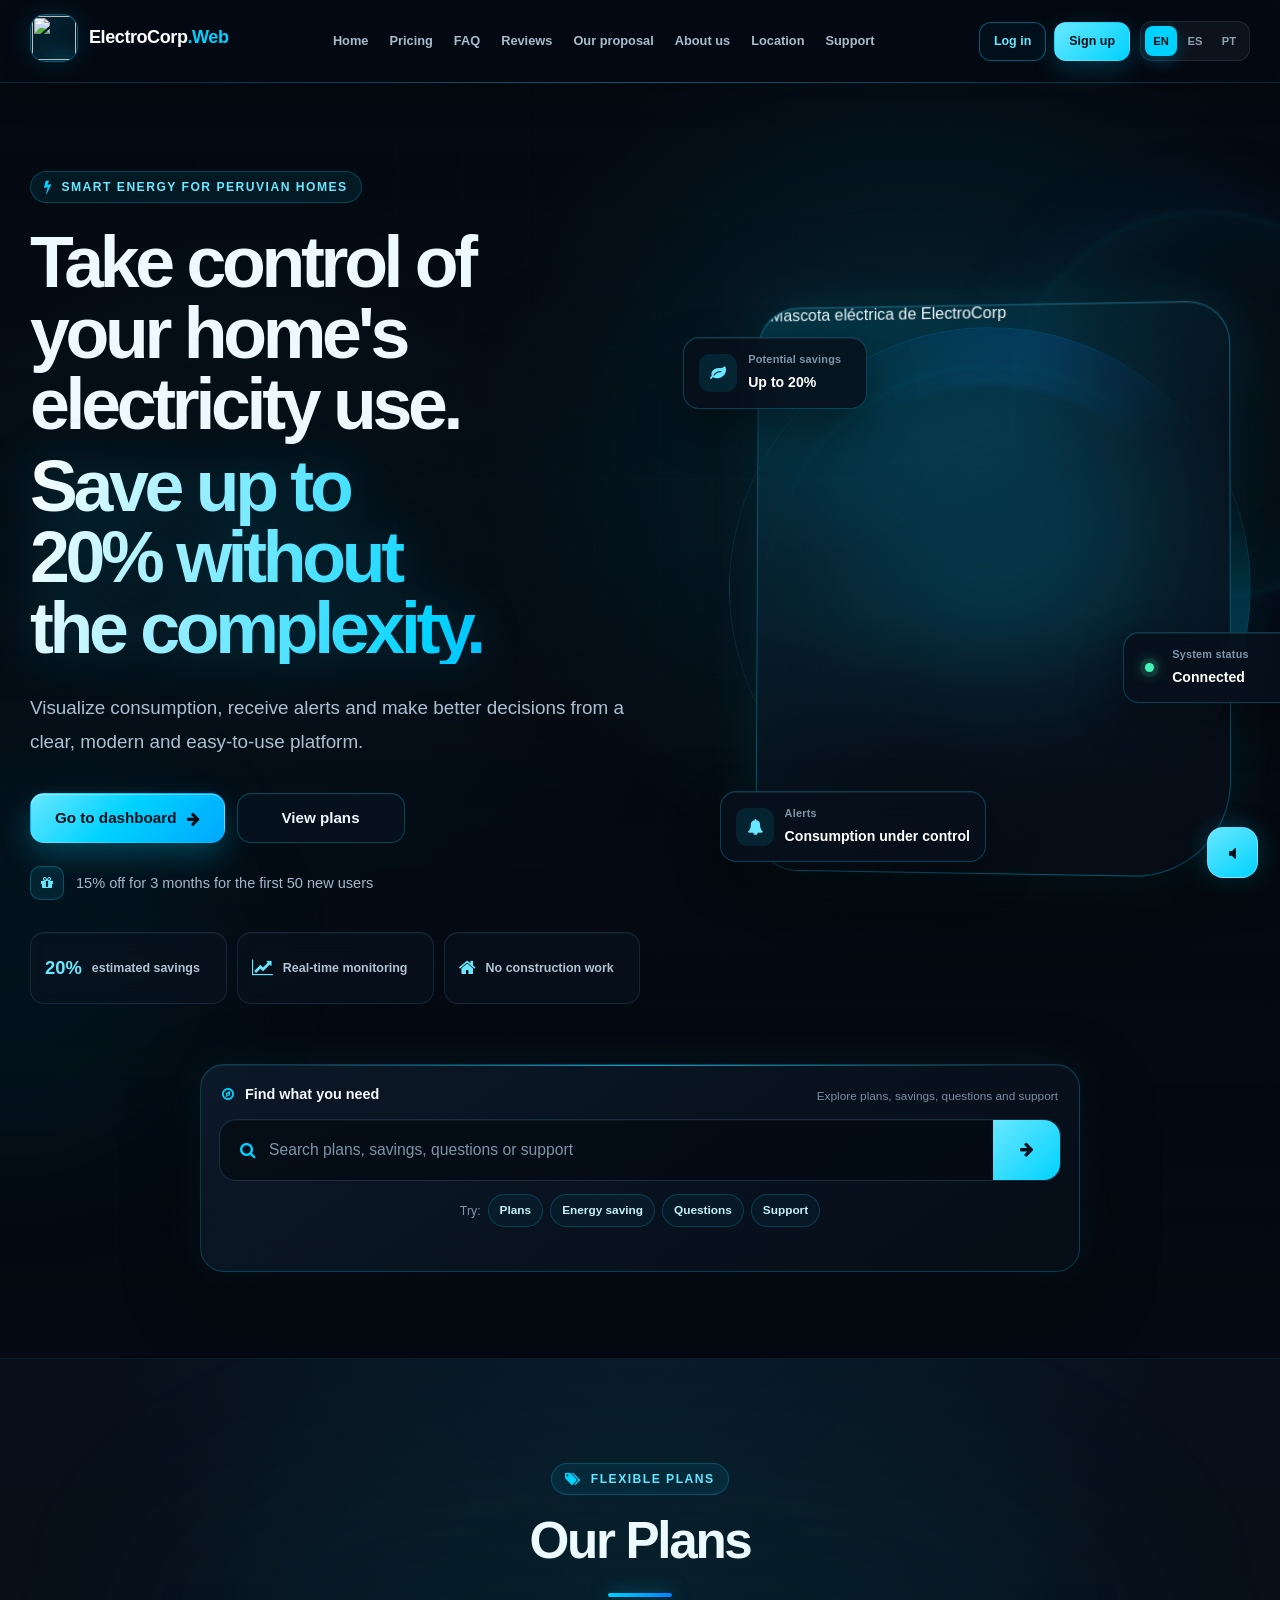
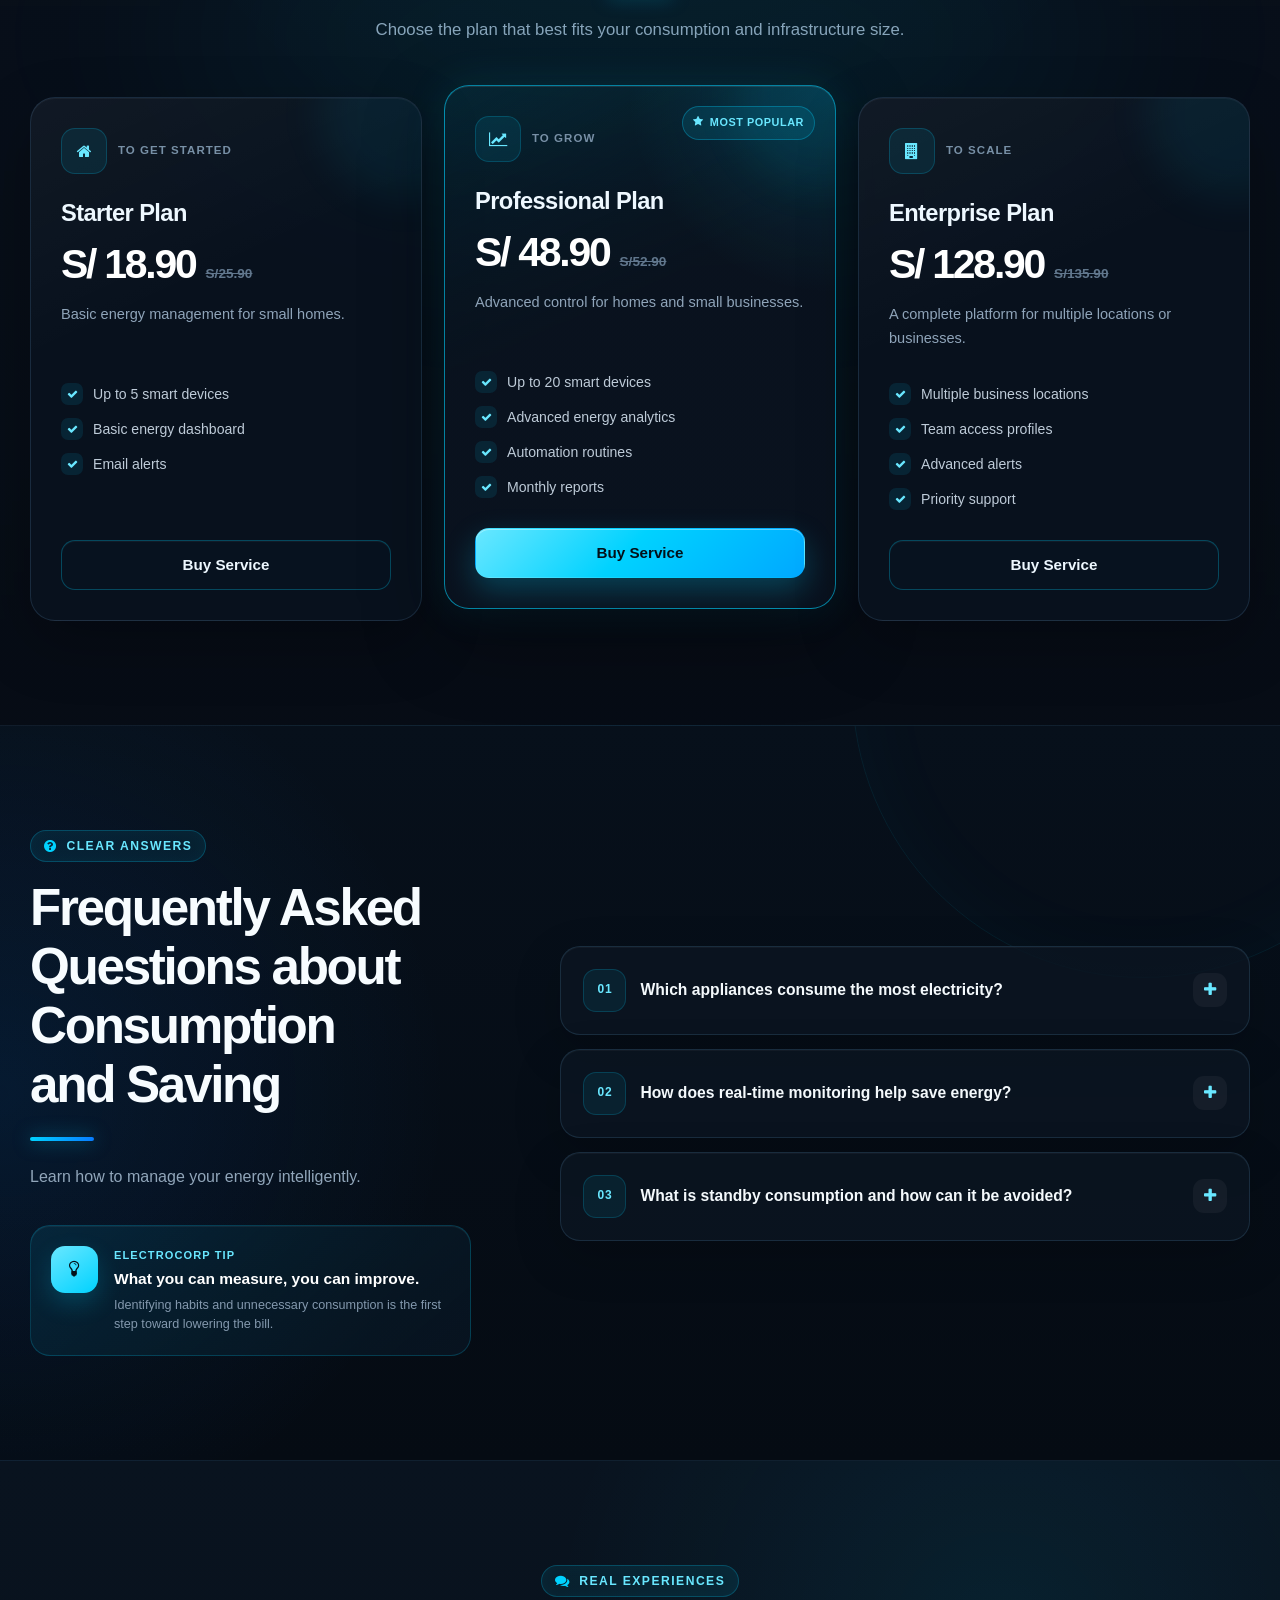
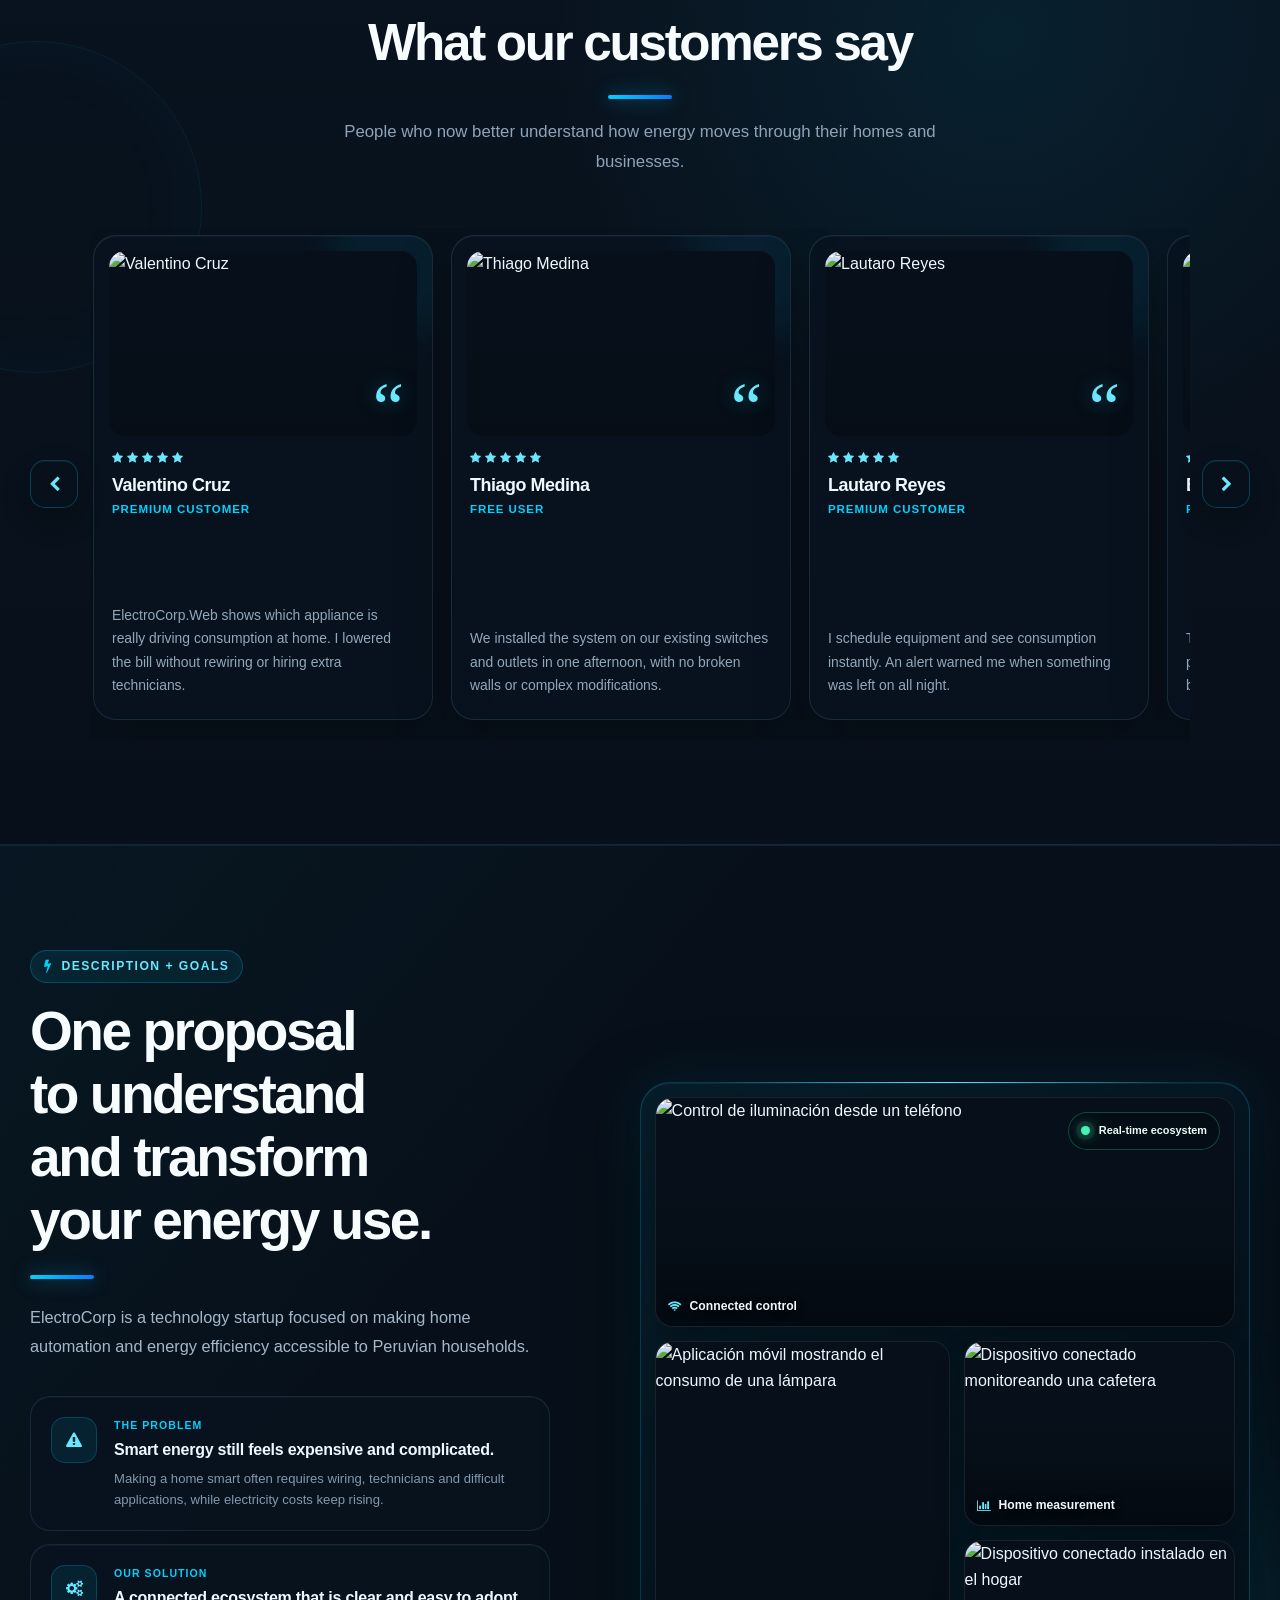
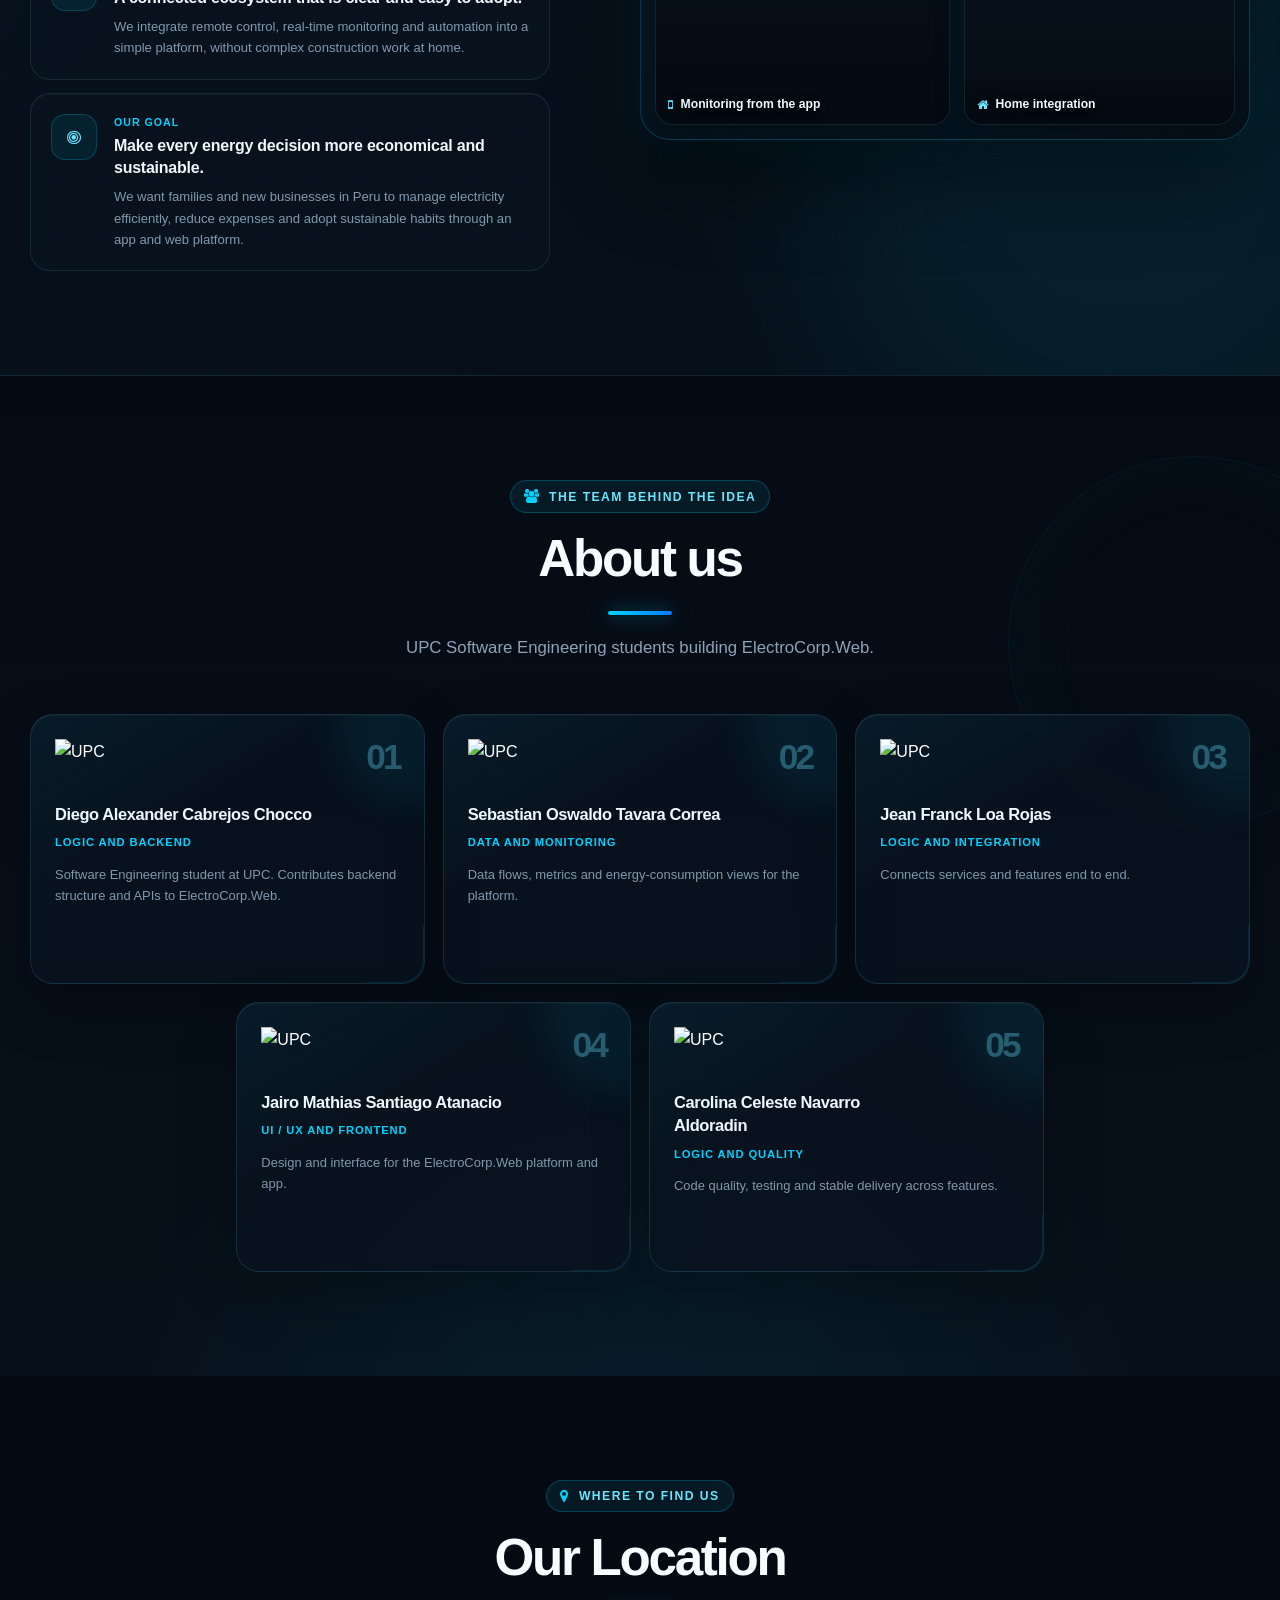
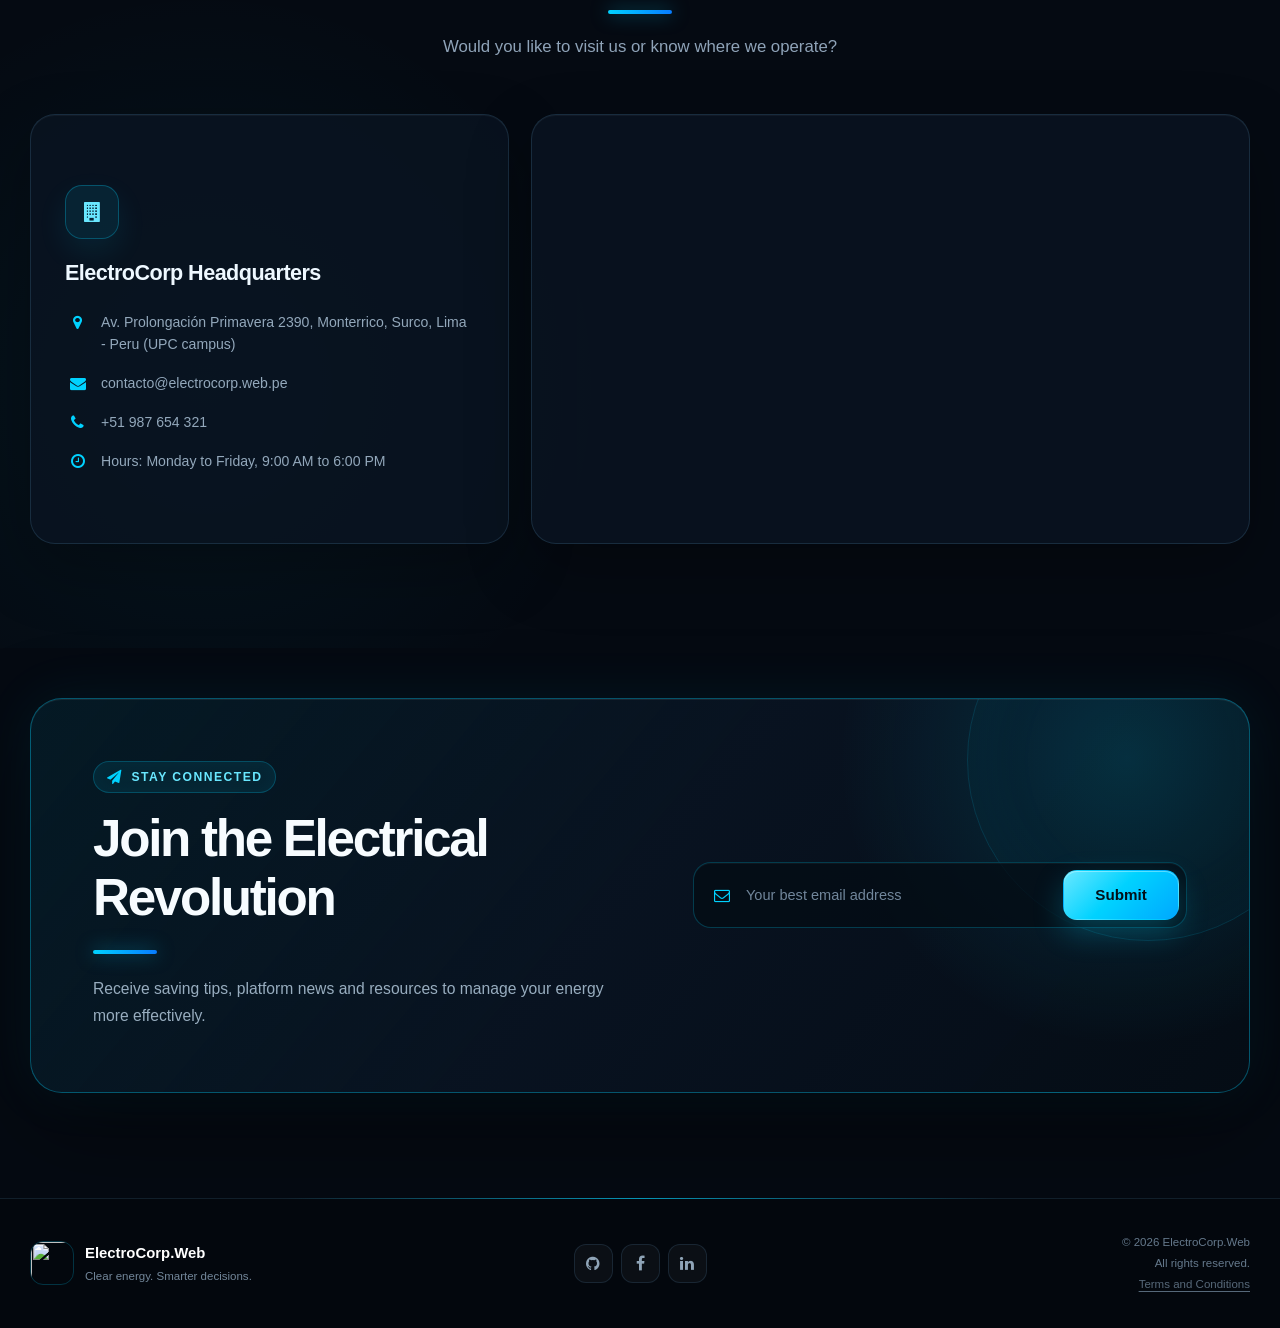
==== index.html @ 211d5b1c "Merge origin/main into main" ====
<!DOCTYPE html>
<html lang="en">
<head>
    <meta charset="UTF-8">
    <meta name="viewport" content="width=device-width, initial-scale=1.0">
    <meta name="description" content="Domotics made accessible for Peruvian homes. Control your appliances and save on your electricity bill with our plug-and-play smart plugs.">
    <meta name="keywords" content="energy saving, home automation Peru, smart plugs, IoT home, electrical efficiency, ElectroCorp">
    <meta name="author" content="ElectroCorp Team">
    <meta name="copyright" content="© ElectroCorp.Web, 2026">
    <meta property="og:type" content="website">
    <meta property="og:title" content="ElectroCorp | Smart Energy Management">
    <meta property="og:description" content="Domotics made accessible for Peruvian homes. Control your appliances and save on your electricity bill with our plug-and-play smart plugs.">
    <meta property="og:image" content="img/logo.png">
    <meta property="og:url" content="https://upc-pre-202610-1asi0729-11896-ecorp.github.io/electrocorp-website/">
    <meta name="twitter:card" content="summary_large_image">
    <meta name="twitter:title" content="ElectroCorp | Smart Energy Management">
    <meta name="twitter:description" content="Domotics made accessible for Peruvian homes. Control your appliances and save on your electricity bill.">
    <meta name="twitter:image" content="img/logo.png">
    <title>ElectroCorp | Smart Energy Management</title>
    <link rel="stylesheet" href="https://cdnjs.cloudflare.com/ajax/libs/font-awesome/4.7.0/css/font-awesome.min.css">
    <link rel="stylesheet" href="css/styles.css">
</head>
<body>
<div id="contenido-web">
    <header class="site-header">
        <div class="header-shell">
            <div class="header-brand">
                <a href="#hero" class="header-brand-link" aria-label="ElectroCorp.Web - Inicio">
          <span class="header-logo-wrap">
            <img src="img/logo.png" alt="" class="header-site-logo" width="44" height="44">
          </span>
                    <span class="brand-copy">
            <strong>ElectroCorp</strong><small>.Web</small>
          </span>
                </a>
            </div>

            <nav class="header-nav" aria-label="Navegación principal">
                <ul class="header-nav-list">
                    <li><a href="#hero" class="header-nav-link" data-i18n="nav_home">Inicio</a></li>
                    <li><a href="#service" class="header-nav-link" data-i18n="nav_plans">Planes</a></li>
                    <li><a href="#que_frequents" class="header-nav-link" data-i18n="nav_que_frequents">Preguntas</a></li>
                    <li><a href="#reviews" class="header-nav-link" data-i18n="nav_reviews">Testimonios</a></li>
                    <li><a href="#description" class="header-nav-link" data-i18n="nav_proposal">Propuesta</a></li>
                    <li><a href="#about" class="header-nav-link" data-i18n="nav_about">Nosotros</a></li>
                    <li><a href="#direction" class="header-nav-link" data-i18n="nav_direction">Dirección</a></li>
                    <li><a href="#contact" class="header-nav-link" data-i18n="nav_support">Soporte</a></li>
                </ul>
            </nav>

            <div class="header-actions">
                <a href="https://electrocorp-webapp.onrender.com" class="header-btn header-btn-outline" data-i18n="nav_login">Iniciar sesión</a>
                <a href="https://electrocorp-webapp.onrender.com" class="header-btn header-btn-primary" data-i18n="nav_register">Registrarse</a>
                <div class="lang-selector" aria-label="Selector de idioma">
                    <button type="button" onclick="setLanguage('en')" class="lang-btn" id="btn-lang-en">EN</button>
                    <button type="button" onclick="setLanguage('es')" class="lang-btn active" id="btn-lang-es">ES</button>
                    <button type="button" onclick="setLanguage('pt')" class="lang-btn" id="btn-lang-pt">PT</button>
                </div>
            </div>
        </div>
    </header>

    <main>
        <section id="hero" class="hero search-target">
            <div class="hero-background" style="background-image: url('img/FondoPantalla2.png');" aria-hidden="true"></div>
            <div class="hero-grid-pattern" aria-hidden="true"></div>
            <div class="hero-orb hero-orb--one" aria-hidden="true"></div>
            <div class="hero-orb hero-orb--two" aria-hidden="true"></div>

            <div class="hero-shell">
                <div class="hero-main">
                    <div class="hero-copy" data-reveal>
            <span class="section-kicker hero-kicker">
              <i class="fa fa-bolt" aria-hidden="true"></i>
              <span data-i18n="hero_eyebrow">Energía inteligente para hogares peruanos</span>
            </span>

                        <h1>
                            <span data-i18n="hero_title">Domina el consumo eléctrico de tu hogar.</span>
                            <span class="hero-title-accent" data-i18n="hero_title2">Ahorra hasta un 20% sin complicaciones.</span>
                        </h1>

                        <p class="hero-lead" data-i18n="hero_lead">
                            Visualiza tu consumo, recibe alertas y toma mejores decisiones desde una plataforma clara, moderna y fácil de usar.
                        </p>

                        <div class="hero-actions">
                            <a href="https://electrocorp-webapp.onrender.com" class="btn btn-primary hero-dashboard-btn">
                                <span data-i18n="hero_dashboard">Ir al dashboard</span>
                                <i class="fa fa-arrow-right" aria-hidden="true"></i>
                            </a>
                            <a href="#service" class="btn btn-secondary hero-plans-btn">
                                <span data-i18n="hero_view_plans">Ver planes</span>
                            </a>
                        </div>

                        <div class="hero-offer">
                            <span class="hero-offer-icon"><i class="fa fa-gift" aria-hidden="true"></i></span>
                            <span data-i18n="hero_subtitle">15% de descuento por 3 meses para los primeros 50 nuevos usuarios</span>
                        </div>

                        <div class="hero-stats" aria-label="Beneficios principales">
                            <article class="hero-stat">
                                <strong>20%</strong>
                                <span data-i18n="hero_stat_saving">de ahorro estimado</span>
                            </article>
                            <article class="hero-stat">
                                <i class="fa fa-line-chart" aria-hidden="true"></i>
                                <span data-i18n="hero_stat_realtime">Monitoreo en tiempo real</span>
                            </article>
                            <article class="hero-stat">
                                <i class="fa fa-home" aria-hidden="true"></i>
                                <span data-i18n="hero_stat_simple">Instalación sin obras</span>
                            </article>
                        </div>
                    </div>

                    <div class="hero-visual" data-reveal style="--reveal-delay: 140ms;">
                        <div class="hero-visual-frame">
                            <div class="hero-visual-halo" aria-hidden="true"></div>
                            <img src="img/superlogo.png" alt="Mascota eléctrica de ElectroCorp" class="hero-character">
                            <div class="hero-scan" aria-hidden="true"></div>
                        </div>

                        <div class="floating-card floating-card--saving">
                            <span class="floating-icon"><i class="fa fa-leaf" aria-hidden="true"></i></span>
                            <div>
                                <small data-i18n="hero_float_saving_label">Ahorro potencial</small>
                                <strong data-i18n="hero_float_saving_value">Hasta 20%</strong>
                            </div>
                        </div>

                        <div class="floating-card floating-card--status">
                            <span class="status-dot" aria-hidden="true"></span>
                            <div>
                                <small data-i18n="hero_float_status_label">Estado del sistema</small>
                                <strong data-i18n="hero_float_status_value">Conectado</strong>
                            </div>
                        </div>

                        <div class="floating-card floating-card--alert">
                            <span class="floating-icon"><i class="fa fa-bell" aria-hidden="true"></i></span>
                            <div>
                                <small data-i18n="hero_float_alert_label">Alertas</small>
                                <strong data-i18n="hero_float_alert_value">Consumo bajo control</strong>
                            </div>
                        </div>
                    </div>
                </div>

                <div class="site-search" data-search-ignore role="search" data-i18n-aria="search_region_label" aria-label="Buscador del sitio ElectroCorp" data-reveal style="--reveal-delay: 220ms;">
                    <div class="search-heading">
                        <span><i class="fa fa-compass" aria-hidden="true"></i> <span data-i18n="search_heading">Encuentra lo que necesitas</span></span>
                        <small data-i18n="search_heading_hint">Explora planes, ahorro, preguntas y soporte</small>
                    </div>

                    <label class="sr-only" for="searchInput" data-i18n="search_label">Buscar en el sitio de ElectroCorp</label>

                    <div class="search-container" id="searchContainer">
                        <i class="fa fa-search search-leading-icon" aria-hidden="true"></i>
                        <input
                                type="search"
                                id="searchInput"
                                placeholder="Busca planes, ahorro, preguntas o soporte"
                                data-i18n-placeholder="search_placeholder"
                                autocomplete="off"
                                spellcheck="false"
                                aria-autocomplete="list"
                                aria-controls="searchResults"
                                aria-expanded="false"
                                aria-describedby="searchHint searchStatus"
                        >
                        <button
                                type="button"
                                id="btn-clear-search"
                                class="search-clear-button"
                                data-i18n-aria="search_clear"
                                aria-label="Limpiar búsqueda"
                                hidden
                        >
                            <i class="fa fa-times" aria-hidden="true"></i>
                        </button>
                        <button
                                type="button"
                                id="btn-buscar"
                                class="search-submit-button"
                                data-i18n-aria="search_button"
                                aria-label="Buscar"
                        >
                            <i class="fa fa-arrow-right" aria-hidden="true"></i>
                        </button>
                    </div>

                    <div id="searchResults" class="search-results" role="listbox" data-i18n-aria="search_results_label" aria-label="Resultados de búsqueda" hidden></div>

                    <div class="search-helper" id="searchHint">
                        <span data-i18n="search_try">Prueba:</span>
                        <button type="button" class="search-chip" data-i18n="search_chip_plans">Planes</button>
                        <button type="button" class="search-chip" data-i18n="search_chip_saving">Ahorro de energía</button>
                        <button type="button" class="search-chip" data-i18n="search_chip_questions">Preguntas</button>
                        <button type="button" class="search-chip" data-i18n="search_chip_support">Soporte</button>
                    </div>

                    <p id="searchStatus" class="search-status" aria-live="polite" aria-atomic="true"></p>
                </div>
            </div>
        </section>

        <section id="service" class="service-section section-surface search-target">
            <div class="section-shell">
                <header class="section-heading" data-reveal>
                    <span class="section-kicker"><i class="fa fa-tags" aria-hidden="true"></i><span data-i18n="plans_kicker">Planes flexibles</span></span>
                    <h2 class="title" data-i18n="plans_title">Nuestros Planes</h2>
                    <p data-i18n="plans_subtitle">Elige el plan que mejor se adapte a tu consumo y tamaño de infraestructura.</p>
                </header>

                <div class="service-grid">
                    <article class="service-card search-target" id="plan-starter" data-reveal>
                        <div class="plan-topline">
                            <span class="plan-icon"><i class="fa fa-home" aria-hidden="true"></i></span>
                            <span class="plan-type" data-i18n="plan_starter_type">Para comenzar</span>
                        </div>
                        <h3 data-i18n="plan_starter_name">Plan Inicial</h3>
                        <h4 class="plan-price" data-i18n="normal_plan_price">S/ 18.90 <span><s>S/25.90</s></span></h4>
                        <p data-i18n="normal_plan_desc">Gestión básica de energía para hogares pequeños.</p>
                        <ul>
                            <li data-i18n="normal_plan_li1"><i class="fa fa-check"></i> Hasta 5 dispositivos inteligentes</li>
                            <li data-i18n="normal_plan_li2"><i class="fa fa-check"></i> Panel de energía básico</li>
                            <li data-i18n="normal_plan_li3"><i class="fa fa-check"></i> Alertas por correo electrónico</li>
                        </ul>
                        <a href="https://electrocorp-webapp.onrender.com" class="btn btn-secondary plan-btn" data-i18n="btn_start">Comprar Servicio</a>
                    </article>

                    <article class="service-card service-card--featured search-target" id="plan-professional" data-reveal style="--reveal-delay: 100ms;">
                        <span class="featured-badge"><i class="fa fa-star" aria-hidden="true"></i><span data-i18n="plan_featured">Más elegido</span></span>
                        <div class="plan-topline">
                            <span class="plan-icon"><i class="fa fa-line-chart" aria-hidden="true"></i></span>
                            <span class="plan-type" data-i18n="plan_professional_type">Para crecer</span>
                        </div>
                        <h3 data-i18n="plan_professional_name">Plan Profesional</h3>
                        <h4 class="plan-price" data-i18n="pro_plan_price">S/ 48.90 <span><s>S/52.90</s></span></h4>
                        <p data-i18n="pro_plan_desc">Control avanzado para hogares y pequeños negocios.</p>
                        <ul>
                            <li data-i18n="pro_plan_li1"><i class="fa fa-check"></i> Hasta 20 dispositivos inteligentes</li>
                            <li data-i18n="pro_plan_li2"><i class="fa fa-check"></i> Análisis avanzado de energía</li>
                            <li data-i18n="pro_plan_li3"><i class="fa fa-check"></i> Rutinas de automatización</li>
                            <li data-i18n="pro_plan_li4"><i class="fa fa-check"></i> Reportes mensuales</li>
                        </ul>
                        <a href="https://electrocorp-webapp.onrender.com" class="btn btn-primary plan-btn" data-i18n="btn_pro">Comprar Servicio</a>
                    </article>

                    <article class="service-card search-target" id="plan-enterprise" data-reveal style="--reveal-delay: 200ms;">
                        <div class="plan-topline">
                            <span class="plan-icon"><i class="fa fa-building" aria-hidden="true"></i></span>
                            <span class="plan-type" data-i18n="plan_enterprise_type">Para escalar</span>
                        </div>
                        <h3 data-i18n="plan_enterprise_name">Plan Empresarial</h3>
                        <h4 class="plan-price" data-i18n="plan_ent_price">S/ 128.90 <span><s>S/135.90</s></span></h4>
                        <p data-i18n="plan_ent_desc">Plataforma completa para múltiples ubicaciones o empresas.</p>
                        <ul>
                            <li data-i18n="plan_ent_li1"><i class="fa fa-check"></i> Múltiples ubicaciones comerciales</li>
                            <li data-i18n="plan_ent_li2"><i class="fa fa-check"></i> Perfiles de acceso para el equipo</li>
                            <li data-i18n="plan_ent_li3"><i class="fa fa-check"></i> Alertas avanzadas</li>
                            <li data-i18n="plan_ent_li4"><i class="fa fa-check"></i> Soporte prioritario</li>
                        </ul>
                        <a href="https://electrocorp-webapp.onrender.com" class="btn btn-secondary plan-btn" data-i18n="btn_contact">Comprar Servicio</a>
                    </article>
                </div>
            </div>
        </section>

        <section id="que_frequents" class="que_frequents search-target">
            <div class="section-shell faq-layout">
                <div class="faq-intro" data-reveal>
                    <span class="section-kicker"><i class="fa fa-question-circle" aria-hidden="true"></i><span data-i18n="faq_kicker">Respuestas claras</span></span>
                    <h2 class="title" data-i18n="faq_title">Preguntas Frecuentes sobre Consumo y Ahorro</h2>
                    <p class="subtitle" data-i18n="faq_subtitle">Aprende cómo gestionar tu energía de forma inteligente.</p>

                    <div class="faq-highlight">
                        <span class="faq-highlight-icon"><i class="fa fa-lightbulb-o" aria-hidden="true"></i></span>
                        <div>
                            <small data-i18n="faq_highlight_label">Consejo ElectroCorp</small>
                            <strong data-i18n="faq_highlight_title">Lo que puedes medir, lo puedes mejorar.</strong>
                            <p data-i18n="faq_highlight_text">Identificar hábitos y consumos innecesarios es el primer paso para reducir el recibo.</p>
                        </div>
                    </div>
                </div>

                <div class="faq-container" data-reveal style="--reveal-delay: 120ms;">
                    <article class="faq-item search-target" id="faq-high-consumption">
                        <button class="faq-question faq_q1" type="button" aria-expanded="false" aria-controls="faq-answer-1">
                            <span class="faq-number">01</span>
                            <span data-i18n="faq_q1">¿Qué electrodomésticos consumen más electricidad?</span>
                            <i class="fa fa-plus" aria-hidden="true"></i>
                        </button>
                        <div class="faq-answer faq_a1" id="faq-answer-1">
                            <p data-i18n="faq_a1">Los dispositivos que generan calor o frío son los que más consumen. Esto incluye termas eléctricas, refrigeradoras, planchas y microondas.</p>
                        </div>
                    </article>

                    <article class="faq-item search-target" id="faq-realtime-monitoring">
                        <button class="faq-question faq_q2" type="button" aria-expanded="false" aria-controls="faq-answer-2">
                            <span class="faq-number">02</span>
                            <span data-i18n="faq_q2">¿Cómo ayuda el monitoreo en tiempo real a ahorrar energía?</span>
                            <i class="fa fa-plus" aria-hidden="true"></i>
                        </button>
                        <div class="faq-answer faq_a2" id="faq-answer-2">
                            <p data-i18n="faq_a2">Permite detectar picos de consumo, identificar equipos encendidos innecesariamente y corregir hábitos antes de que eleven el recibo.</p>
                        </div>
                    </article>

                    <article class="faq-item search-target" id="faq-standby-consumption">
                        <button class="faq-question faq_q3" type="button" aria-expanded="false" aria-controls="faq-answer-3">
                            <span class="faq-number">03</span>
                            <span data-i18n="faq_q3">¿Qué es el consumo fantasma y cómo evitarlo?</span>
                            <i class="fa fa-plus" aria-hidden="true"></i>
                        </button>
                        <div class="faq-answer faq_a3" id="faq-answer-3">
                            <p data-i18n="faq_a3">Es la energía que usan los aparatos en modo de espera. Puedes reducirla apagando equipos que no utilizas, creando horarios y configurando alertas de consumo.</p>
                        </div>
                    </article>
                </div>
            </div>
        </section>

        <section id="reviews" class="reviews section-testimonials search-target">
            <div class="section-shell">
                <header class="section-heading" data-reveal>
                    <span class="section-kicker"><i class="fa fa-comments" aria-hidden="true"></i><span data-i18n="testimonials_kicker">Experiencias reales</span></span>
                    <h2 class="title" data-i18n="testimonials_sectionTitle">Lo que dicen nuestros clientes</h2>
                    <p data-i18n="testimonials_subtitle">Personas que ahora entienden mejor cómo se mueve la energía en sus hogares y negocios.</p>
                </header>

                <div class="testimonial-slider-outer" data-reveal style="--reveal-delay: 100ms;">
                    <button type="button" class="testimonial-nav testimonial-nav--prev" data-i18n-aria="meta.sliderPrev" aria-label="Comentarios anteriores">
                        <i class="fa fa-chevron-left" aria-hidden="true"></i>
                    </button>
                    <div class="testimonial-slider" id="testimonialSlider" data-i18n-aria="meta.testimonialsSlider" aria-label="Carrusel de opiniones de clientes" tabindex="0">
                        <article class="card card-testimonial">
                            <div class="testimonial-image-wrap">
                                <img class="testimonial-avatar" src="https://www.infobae.com/resizer/v2/CPGKD5EXLZEO7OSWENSND5OVTY.jpg?auth=8306f0fc4fae2e4732d6c494ba9c1b392066bcceee750fc18bac160e24c62897&amp;smart=true&amp;width=992&amp;height=558&amp;quality=85" alt="Valentino Cruz">
                                <span class="testimonial-quote-mark">“</span>
                            </div>
                            <div class="testimonial-rating" aria-label="5 estrellas"><i class="fa fa-star"></i><i class="fa fa-star"></i><i class="fa fa-star"></i><i class="fa fa-star"></i><i class="fa fa-star"></i></div>
                            <h3>Valentino Cruz</h3>
                            <p class="testimonial-role" data-i18n="testimonials_rolePremium">Cliente Premium</p>
                            <p class="testimonial-quote" data-i18n="testimonials_q1">ElectroCorp.Web me muestra qué electrodoméstico gasta de verdad en nuestro hogar.</p>
                        </article>

                        <article class="card card-testimonial">
                            <div class="testimonial-image-wrap">
                                <img class="testimonial-avatar" src="https://i.pinimg.com/736x/46/91/97/46919703baafce4552b2fa913bdf6544.jpg" alt="Thiago Medina">
                                <span class="testimonial-quote-mark">“</span>
                            </div>
                            <div class="testimonial-rating" aria-label="5 estrellas"><i class="fa fa-star"></i><i class="fa fa-star"></i><i class="fa fa-star"></i><i class="fa fa-star"></i><i class="fa fa-star"></i></div>
                            <h3>Thiago Medina</h3>
                            <p class="testimonial-role" data-i18n="testimonials_roleFree">Usuario gratuito</p>
                            <p class="testimonial-quote" data-i18n="testimonials_q2">Montamos el sistema en nuestros interruptores y enchufes en una tarde.</p>
                        </article>

                        <article class="card card-testimonial">
                            <div class="testimonial-image-wrap">
                                <img class="testimonial-avatar" src="https://www.latercera.com/resizer/v2/CP57ROPIQRBABHJVPYNOD5T3W4.jpeg?auth=5ddd40fdc5b1cfbd6dd64c417ba58ba4797929451bead5919d0a9a0de16f0524&amp;smart=true&amp;width=800&amp;height=1194&amp;quality=70" alt="Lautaro Reyes">
                                <span class="testimonial-quote-mark">“</span>
                            </div>
                            <div class="testimonial-rating" aria-label="5 estrellas"><i class="fa fa-star"></i><i class="fa fa-star"></i><i class="fa fa-star"></i><i class="fa fa-star"></i><i class="fa fa-star"></i></div>
                            <h3>Lautaro Reyes</h3>
                            <p class="testimonial-role" data-i18n="testimonials_rolePremium">Cliente Premium</p>
                            <p class="testimonial-quote" data-i18n="testimonials_q3">Programo equipos y veo el consumo al instante.</p>
                        </article>

                        <article class="card card-testimonial">
                            <div class="testimonial-image-wrap">
                                <img class="testimonial-avatar" src="https://lastfm.freetls.fastly.net/i/u/ar0/795e76529611a50bc65374e23f1e6161.jpg" alt="Barbara Cantarero">
                                <span class="testimonial-quote-mark">“</span>
                            </div>
                            <div class="testimonial-rating" aria-label="5 estrellas"><i class="fa fa-star"></i><i class="fa fa-star"></i><i class="fa fa-star"></i><i class="fa fa-star"></i><i class="fa fa-star"></i></div>
                            <h3>Barbara Cantarero</h3>
                            <p class="testimonial-role" data-i18n="testimonials_rolePremium">Cliente Premium</p>
                            <p class="testimonial-quote" data-i18n="testimonials_q4">La plataforma web se entiende y me permite planificar con datos.</p>
                        </article>

                        <article class="card card-testimonial">
                            <div class="testimonial-image-wrap">
                                <img class="testimonial-avatar" src="https://akamai.sscdn.co/uploadfile/letras/fotos/0/a/1/a/0a1a2368485c5fea7bb5aa9ca3377a27.jpg" alt="Matias Solano">
                                <span class="testimonial-quote-mark">“</span>
                            </div>
                            <div class="testimonial-rating" aria-label="5 estrellas"><i class="fa fa-star"></i><i class="fa fa-star"></i><i class="fa fa-star"></i><i class="fa fa-star"></i><i class="fa fa-star"></i></div>
                            <h3>Matias Solano</h3>
                            <p class="testimonial-role" data-i18n="testimonials_roleFree">Usuario gratuito</p>
                            <p class="testimonial-quote" data-i18n="testimonials_q5">Lo manejamos todo con ElectroCorp.Web desde una experiencia accesible.</p>
                        </article>
                    </div>
                    <button type="button" class="testimonial-nav testimonial-nav--next" data-i18n-aria="meta.sliderNext" aria-label="Comentarios siguientes">
                        <i class="fa fa-chevron-right" aria-hidden="true"></i>
                    </button>
                </div>
            </div>
        </section>

        <section id="description" class="proposal-section search-target">
            <div class="proposal-glow" aria-hidden="true"></div>
            <div class="section-shell proposal-grid">
                <div class="proposal-copy" data-reveal>
                    <span class="section-kicker"><i class="fa fa-bolt" aria-hidden="true"></i><span data-i18n="proposal_kicker">Descripción + objetivos</span></span>
                    <h2 class="title" data-i18n="proposal_title">Una sola propuesta para entender y transformar tu consumo.</h2>
                    <p class="proposal-lead" data-i18n="desc_text1">ElectroCorp es una startup tecnológica enfocada en democratizar la domótica y la eficiencia energética para los hogares peruanos.</p>

                    <div class="proposal-points">
                        <article class="proposal-point search-target" id="proposal-problem">
                            <span class="proposal-point-icon"><i class="fa fa-exclamation-triangle" aria-hidden="true"></i></span>
                            <div>
                                <small data-i18n="proposal_problem_label">El problema</small>
                                <h3 data-i18n="proposal_problem_title">La energía inteligente todavía se siente costosa y complicada.</h3>
                                <p data-i18n="desc_text2">Convertir una casa en inteligente suele requerir cables, técnicos y aplicaciones difíciles de entender, mientras el costo de la electricidad continúa creciendo.</p>
                            </div>
                        </article>

                        <article class="proposal-point search-target" id="proposal-solution">
                            <span class="proposal-point-icon"><i class="fa fa-cogs" aria-hidden="true"></i></span>
                            <div>
                                <small data-i18n="proposal_solution_label">Nuestra solución</small>
                                <h3 data-i18n="proposal_solution_title">Un ecosistema conectado, claro y fácil de adoptar.</h3>
                                <p data-i18n="desc_text3">Integramos control remoto, monitoreo en tiempo real y automatización sobre una plataforma sencilla, sin obras complejas en el hogar.</p>
                            </div>
                        </article>

                        <article class="proposal-point search-target" id="proposal-goal">
                            <span class="proposal-point-icon"><i class="fa fa-bullseye" aria-hidden="true"></i></span>
                            <div>
                                <small data-i18n="proposal_goal_label">Nuestro objetivo</small>
                                <h3 data-i18n="proposal_goal_title">Que cada decisión energética sea más económica y sostenible.</h3>
                                <p data-i18n="goals_text">Buscamos que familias y nuevos negocios en el Perú gestionen su consumo eléctrico de forma eficiente, reduzcan gastos y adopten hábitos sostenibles desde una app y una plataforma web.</p>
                            </div>
                        </article>
                    </div>
                </div>

                <div class="ecosystem-gallery" data-reveal style="--reveal-delay: 140ms;" aria-label="Ecosistema visual de ElectroCorp">
                    <figure class="ecosystem-card ecosystem-card--main">
                        <img src="img/sensorLuz.png" alt="Control de iluminación desde un teléfono">
                        <figcaption><i class="fa fa-wifi" aria-hidden="true"></i><span data-i18n="ecosystem_lighting">Control conectado</span></figcaption>
                    </figure>

                    <figure class="ecosystem-card ecosystem-card--app">
                        <img src="img/AppImage.jpg" alt="Aplicación móvil mostrando el consumo de una lámpara">
                        <figcaption><i class="fa fa-mobile" aria-hidden="true"></i><span data-i18n="ecosystem_monitoring">Monitoreo desde la app</span></figcaption>
                    </figure>

                    <figure class="ecosystem-card ecosystem-card--device-one">
                        <img src="img/EnchufeInteligente1.jpg" alt="Dispositivo conectado monitoreando una cafetera">
                        <figcaption><i class="fa fa-bar-chart" aria-hidden="true"></i><span data-i18n="ecosystem_measurement">Medición doméstica</span></figcaption>
                    </figure>

                    <figure class="ecosystem-card ecosystem-card--device-two">
                        <img src="img/EnchufeInteligente2.jpg" alt="Dispositivo conectado instalado en el hogar">
                        <figcaption><i class="fa fa-home" aria-hidden="true"></i><span data-i18n="ecosystem_integration">Integración en el hogar</span></figcaption>
                    </figure>

                    <div class="ecosystem-live-badge">
                        <span class="status-dot"></span>
                        <span data-i18n="ecosystem_live">Ecosistema en tiempo real</span>
                    </div>
                </div>
            </div>
        </section>

        <section id="about" class="section-about search-target">
            <div class="section-shell container-about">
                <header class="section-heading" data-reveal>
                    <span class="section-kicker"><i class="fa fa-users" aria-hidden="true"></i><span data-i18n="about_kicker">El equipo detrás de la idea</span></span>
                    <h2 class="title about-title" data-i18n="about_title">Nosotros</h2>
                    <p class="about-lead" data-i18n="about_lead">Estudiantes de Ingeniería de Software de la UPC impulsando ElectroCorp.Web.</p>
                </header>

                <div class="container-team-div">
                    <article class="card card-team" data-reveal>
                        <div class="team-card-top"><img class="team-upc-badge" src="https://upload.wikimedia.org/wikipedia/commons/f/fc/UPC_logo_transparente.png" alt="UPC"><span>01</span></div>
                        <h3>Diego Alexander Cabrejos Chocco</h3>
                        <p class="team-role" data-i18n="about_role_diego">Lógica y enfoque backend</p>
                        <p class="team-bio" data-i18n="about_bio_diego">Estudiante de Ingeniería de Software en UPC. Aporta estructura backend y APIs en ElectroCorp.Web.</p>
                    </article>

                    <article class="card card-team" data-reveal style="--reveal-delay: 70ms;">
                        <div class="team-card-top"><img class="team-upc-badge" src="https://upload.wikimedia.org/wikipedia/commons/f/fc/UPC_logo_transparente.png" alt="UPC"><span>02</span></div>
                        <h3>Sebastian Oswaldo Tavara Correa</h3>
                        <p class="team-role" data-i18n="about_role_seb">Datos y monitoreo</p>
                        <p class="team-bio" data-i18n="about_bio_seb">Flujos de datos, métricas y vistas de consumo en la plataforma.</p>
                    </article>

                    <article class="card card-team" data-reveal style="--reveal-delay: 140ms;">
                        <div class="team-card-top"><img class="team-upc-badge" src="https://upload.wikimedia.org/wikipedia/commons/f/fc/UPC_logo_transparente.png" alt="UPC"><span>03</span></div>
                        <h3>Jean Franck Loa Rojas</h3>
                        <p class="team-role" data-i18n="about_role_gho">Lógica e integración</p>
                        <p class="team-bio" data-i18n="about_bio_gho">Conecta servicios y piezas de punta a punta.</p>
                    </article>

                    <article class="card card-team" data-reveal style="--reveal-delay: 210ms;">
                        <div class="team-card-top"><img class="team-upc-badge" src="https://upload.wikimedia.org/wikipedia/commons/f/fc/UPC_logo_transparente.png" alt="UPC"><span>04</span></div>
                        <h3>Jairo Mathias Santiago Atanacio</h3>
                        <p class="team-role" data-i18n="about_role_alex">UI / UX y frontend</p>
                        <p class="team-bio" data-i18n="about_bio_alex">Diseño e interfaz de la plataforma ElectroCorp.Web y la app.</p>
                    </article>

                    <article class="card card-team" data-reveal style="--reveal-delay: 280ms;">
                        <div class="team-card-top"><img class="team-upc-badge" src="https://upload.wikimedia.org/wikipedia/commons/f/fc/UPC_logo_transparente.png" alt="UPC"><span>05</span></div>
                        <h3>Carolina Celeste Navarro Aldoradin</h3>
                        <p class="team-role" data-i18n="about_role_ronal">Lógica y calidad</p>
                        <p class="team-bio" data-i18n="about_bio_ronal">Calidad de código, pruebas y entregas estables entre funcionalidades.</p>
                    </article>
                </div>
            </div>
        </section>

        <section id="direction" class="direction search-target">
            <div class="section-shell">
                <header class="section-heading" data-reveal>
                    <span class="section-kicker"><i class="fa fa-map-marker" aria-hidden="true"></i><span data-i18n="direction_kicker">Dónde encontrarnos</span></span>
                    <h2 class="title" data-i18n="direction_title">Nuestra Dirección</h2>
                    <p class="subtitle" data-i18n="direction_subtitle">¿Quieres visitarnos o saber desde dónde operamos?</p>
                </header>

                <div class="direction-container">
                    <div class="direction-info" data-reveal>
                        <div class="direction-icon"><i class="fa fa-building" aria-hidden="true"></i></div>
                        <h3 data-i18n="direction_hq">Sede Central ElectroCorp</h3>
                        <p><i class="fa fa-map-marker"></i><span data-i18n="direction_address">Av. Prolongación Primavera 2390, Monterrico, Surco, Lima - Perú (Sede UPC)</span></p>
                        <p><i class="fa fa-envelope"></i><span>contacto@electrocorp.web.pe</span></p>
                        <p><i class="fa fa-phone"></i><span>+51 987 654 321</span></p>
                        <p><i class="fa fa-clock-o"></i><span data-i18n="direction_hours">Horario: Lunes a Viernes de 9:00 AM a 6:00 PM</span></p>
                    </div>

                    <div class="direction-map" data-reveal style="--reveal-delay: 120ms;">
                        <iframe src="https://www.google.com/maps/embed?pb=!1m18!1m12!1m3!1d3901.326229569429!2d-76.96639892404097!3d-12.106596488151241!2m3!1f0!2f0!3f0!3m2!1i1024!2i768!4f13.1!3m3!1m2!1s0x9105c7143fbd6d5b%3A0xc34a5d3f2fcab96e!2sUniversidad%20Peruana%20de%20Ciencias%20Aplicadas%20(UPC)!5e0!3m2!1ses!2spe!4v1700000000000!5m2!1ses!2spe" width="100%" height="100%" style="border:0;" allowfullscreen loading="lazy" referrerpolicy="no-referrer-when-downgrade" title="Mapa de la sede de ElectroCorp"></iframe>
                    </div>
                </div>
            </div>
        </section>

        <section id="contact" class="contact search-target">
            <div class="section-shell">
                <div class="contact-card" data-reveal>
                    <div class="contact-copy">
                        <span class="section-kicker"><i class="fa fa-paper-plane" aria-hidden="true"></i><span data-i18n="contact_kicker">Mantente conectado</span></span>
                        <h2 class="title" data-i18n="contact_title">Únete a la Revolución Eléctrica</h2>
                        <p data-i18n="contact_subtitle">Recibe consejos de ahorro, novedades de la plataforma y recursos para gestionar mejor tu energía.</p>
                    </div>

                    <div class="contact-form-wrap">
                        <form id="form-suscripcion">
                            <label class="sr-only" for="email-boletin" data-i18n="newsletter_label">Correo electrónico</label>
                            <i class="fa fa-envelope-o form-icon" aria-hidden="true"></i>
                            <input type="email" id="email-boletin" placeholder="Tu mejor correo electrónico" data-i18n-placeholder="newsletter_placeholder" required>
                            <button type="submit" class="btn btn-primary" data-i18n="btn_send">Enviar</button>
                        </form>
                        <p id="mensaje-suscripcion" class="subscription-message" aria-live="polite"></p>
                    </div>
                </div>
            </div>
        </section>
    </main>

    <footer>
        <div class="footer-shell">
            <div class="footer-brand">
                <img src="img/logo.png" alt="" width="42" height="42">
                <div><strong>ElectroCorp.Web</strong><span data-i18n="footer_tagline">Energía clara. Decisiones inteligentes.</span></div>
            </div>

            <ul class="footer-socials" aria-label="Redes sociales">
                <li><a href="#" aria-label="GitHub"><i class="fa fa-github"></i></a></li>
                <li><a href="#" aria-label="Facebook"><i class="fa fa-facebook"></i></a></li>
                <li><a href="#" aria-label="LinkedIn"><i class="fa fa-linkedin"></i></a></li>
            </ul>

            <div class="footer-legal">
                <p>© 2026 ElectroCorp.Web</p>
                <p data-i18n="footer_rights">Todos los derechos reservados.</p>
                <p><a href="terms.html" class="footer-terms-link" data-i18n="footer_terms">Terms and Conditions</a></p>
            </div>
        </div>

        <button id="btn-audio" class="audio-toggle" type="button" data-i18n-aria="audio_toggle" aria-label="Activar o desactivar música">
            <i class="fa fa-volume-off" id="icono-audio" aria-hidden="true"></i>
        </button>
    </footer>
</div>

<audio id="musica-fondo" loop>
    <source src="audio/ElectroCorp.mp3" type="audio/mp3">
</audio>

<script src="js/i18n.js"></script>
<script src="js/search.js"></script>
<script src="js/newsletter.js"></script>
<script src="js/testimonials.js"></script>
<script src="js/audio.js"></script>
<script src="js/faq_question.js"></script>
<script src="js/reveal.js"></script>
</body>
</html>
---- css/styles.css ----
/* Punto de entrada: importar módulos en orden */
@import url("base.css");
@import url("header.css");
@import url("hero.css");
@import url("sections.css");
@import url("testimonials.css");
@import url("about.css");
@import url("responsive.css");
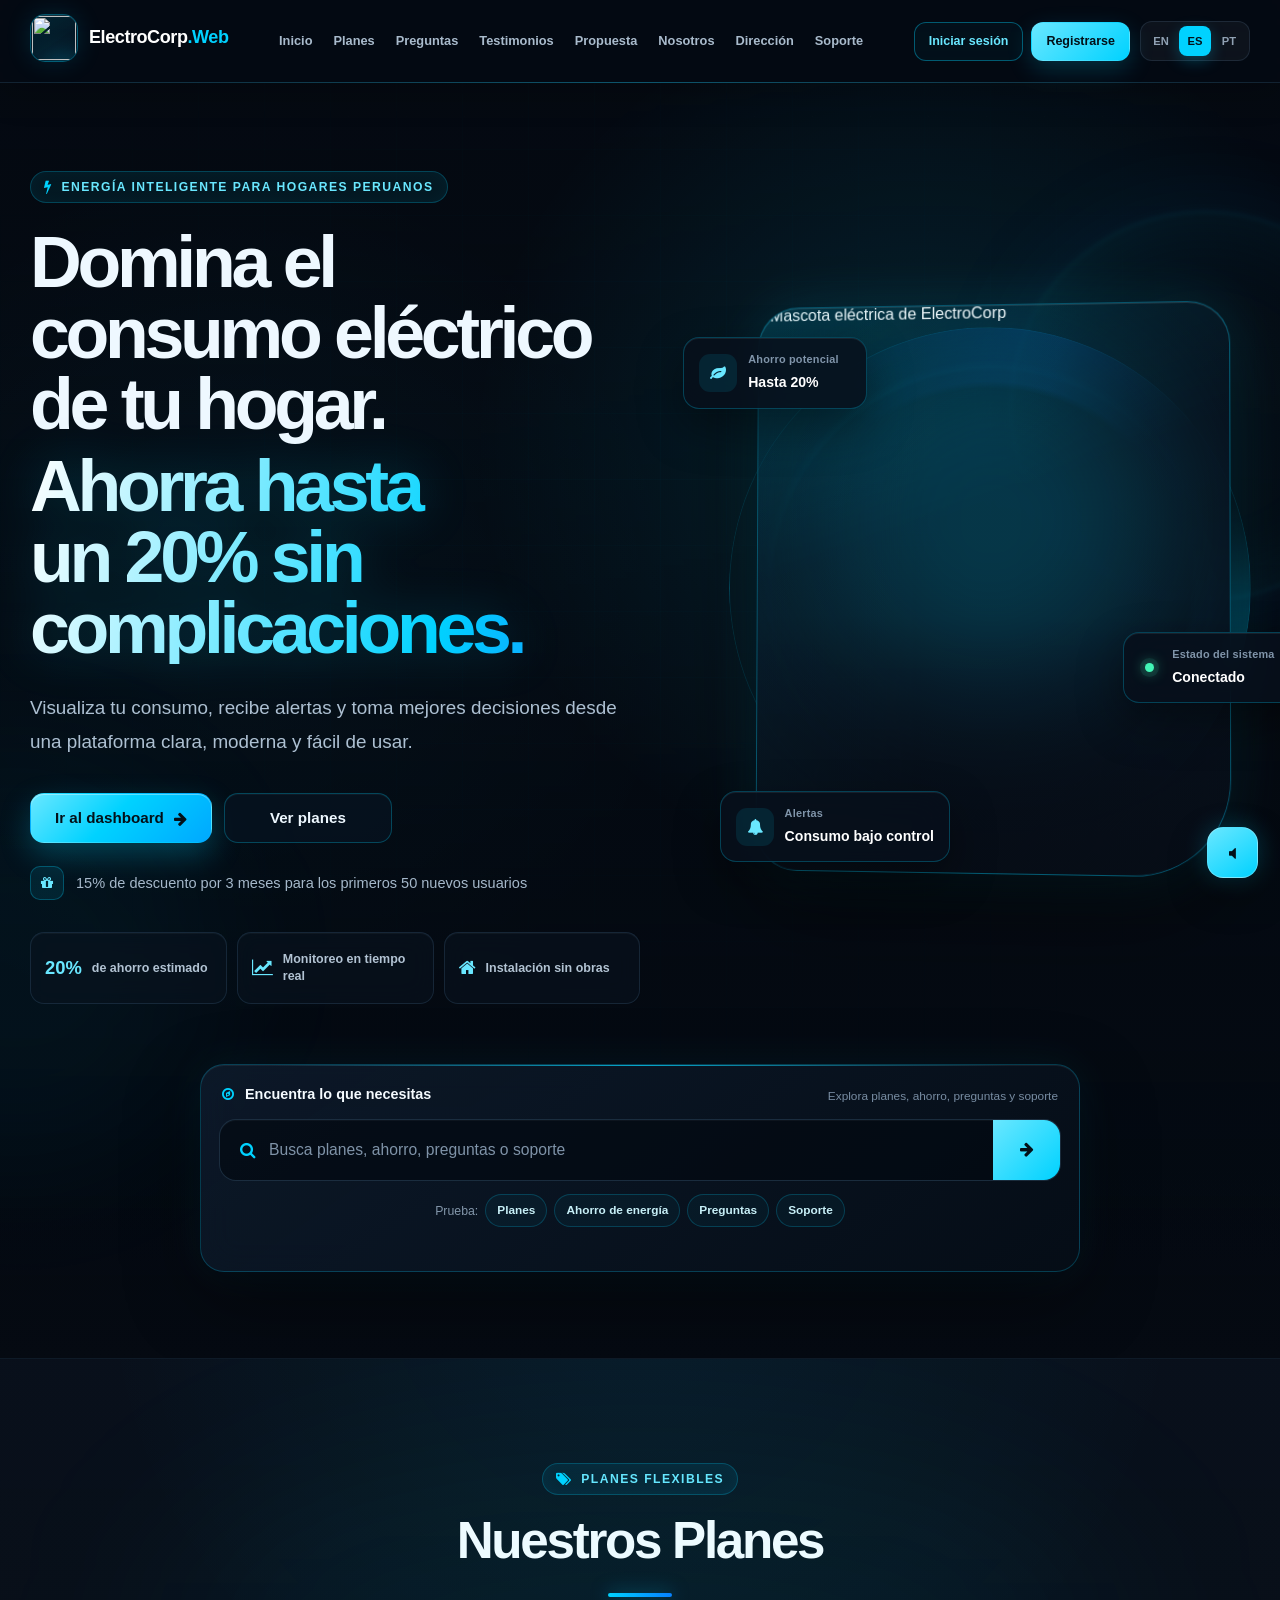
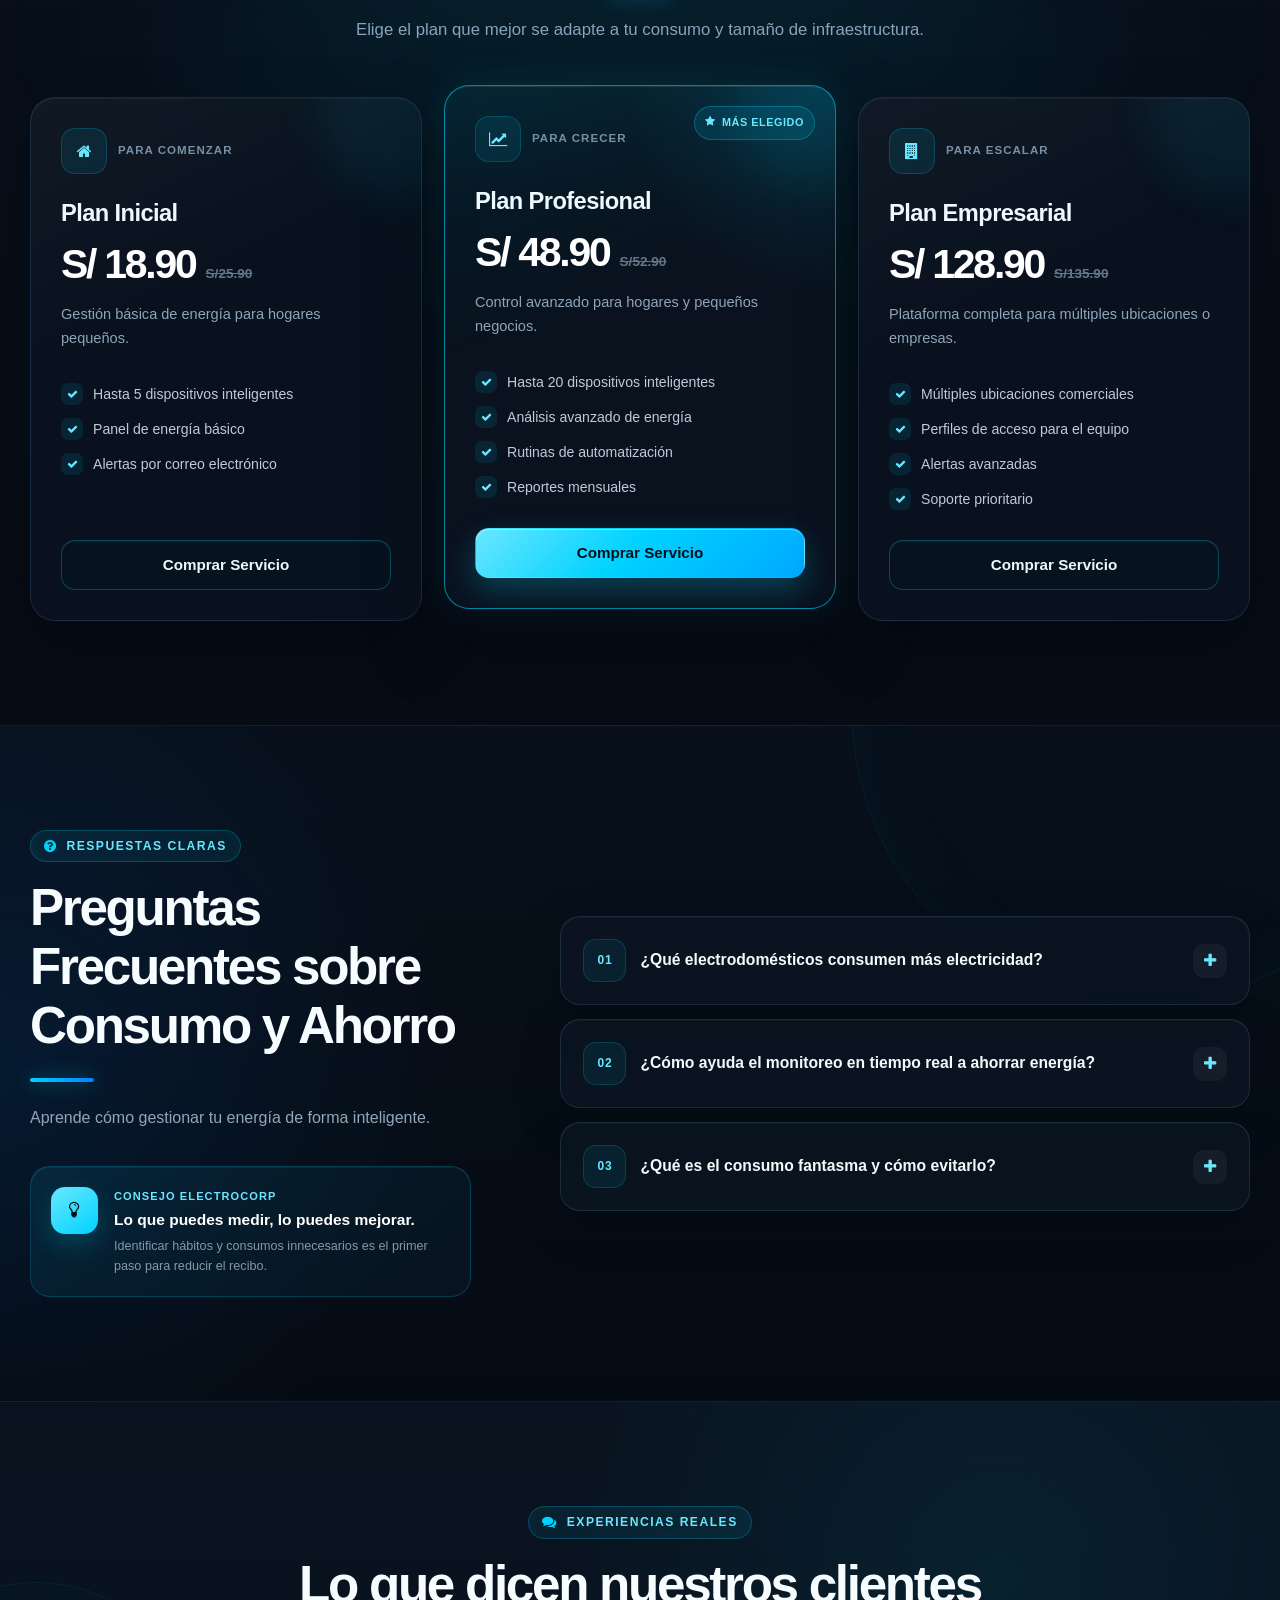
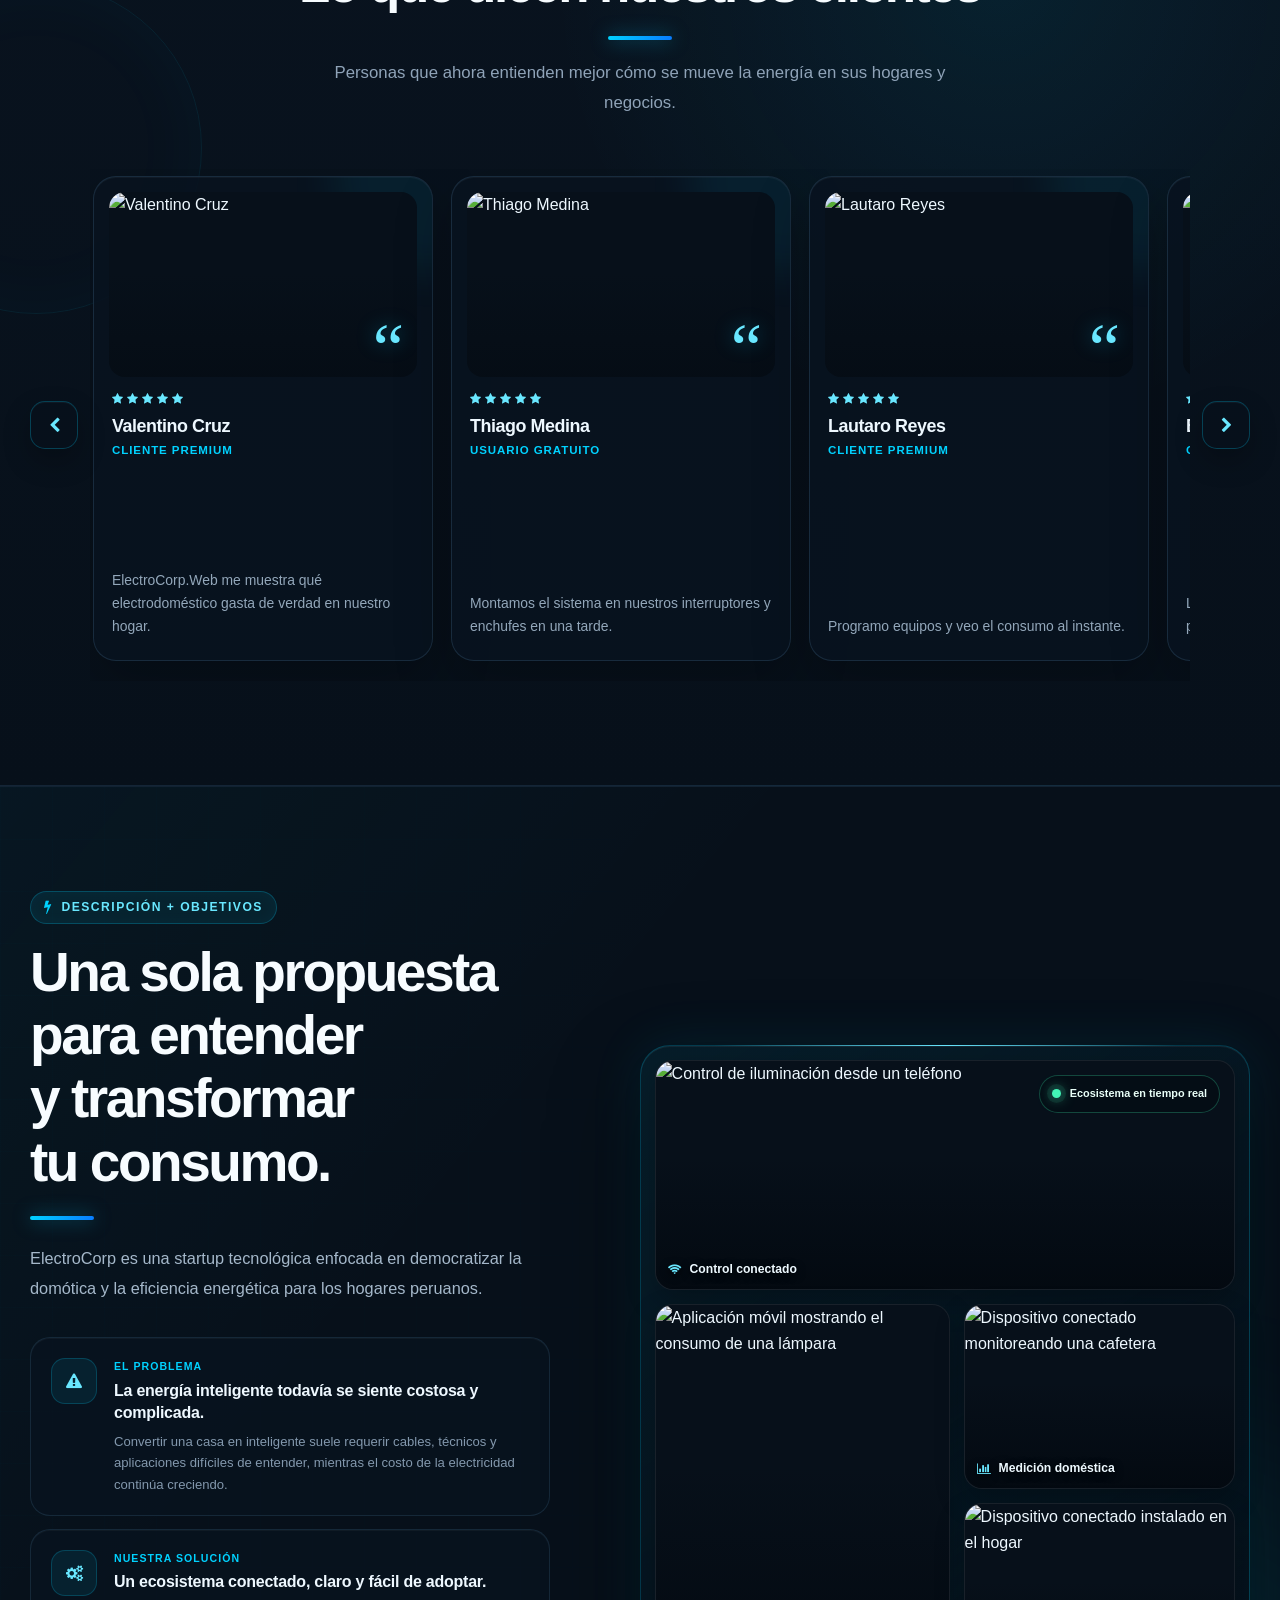
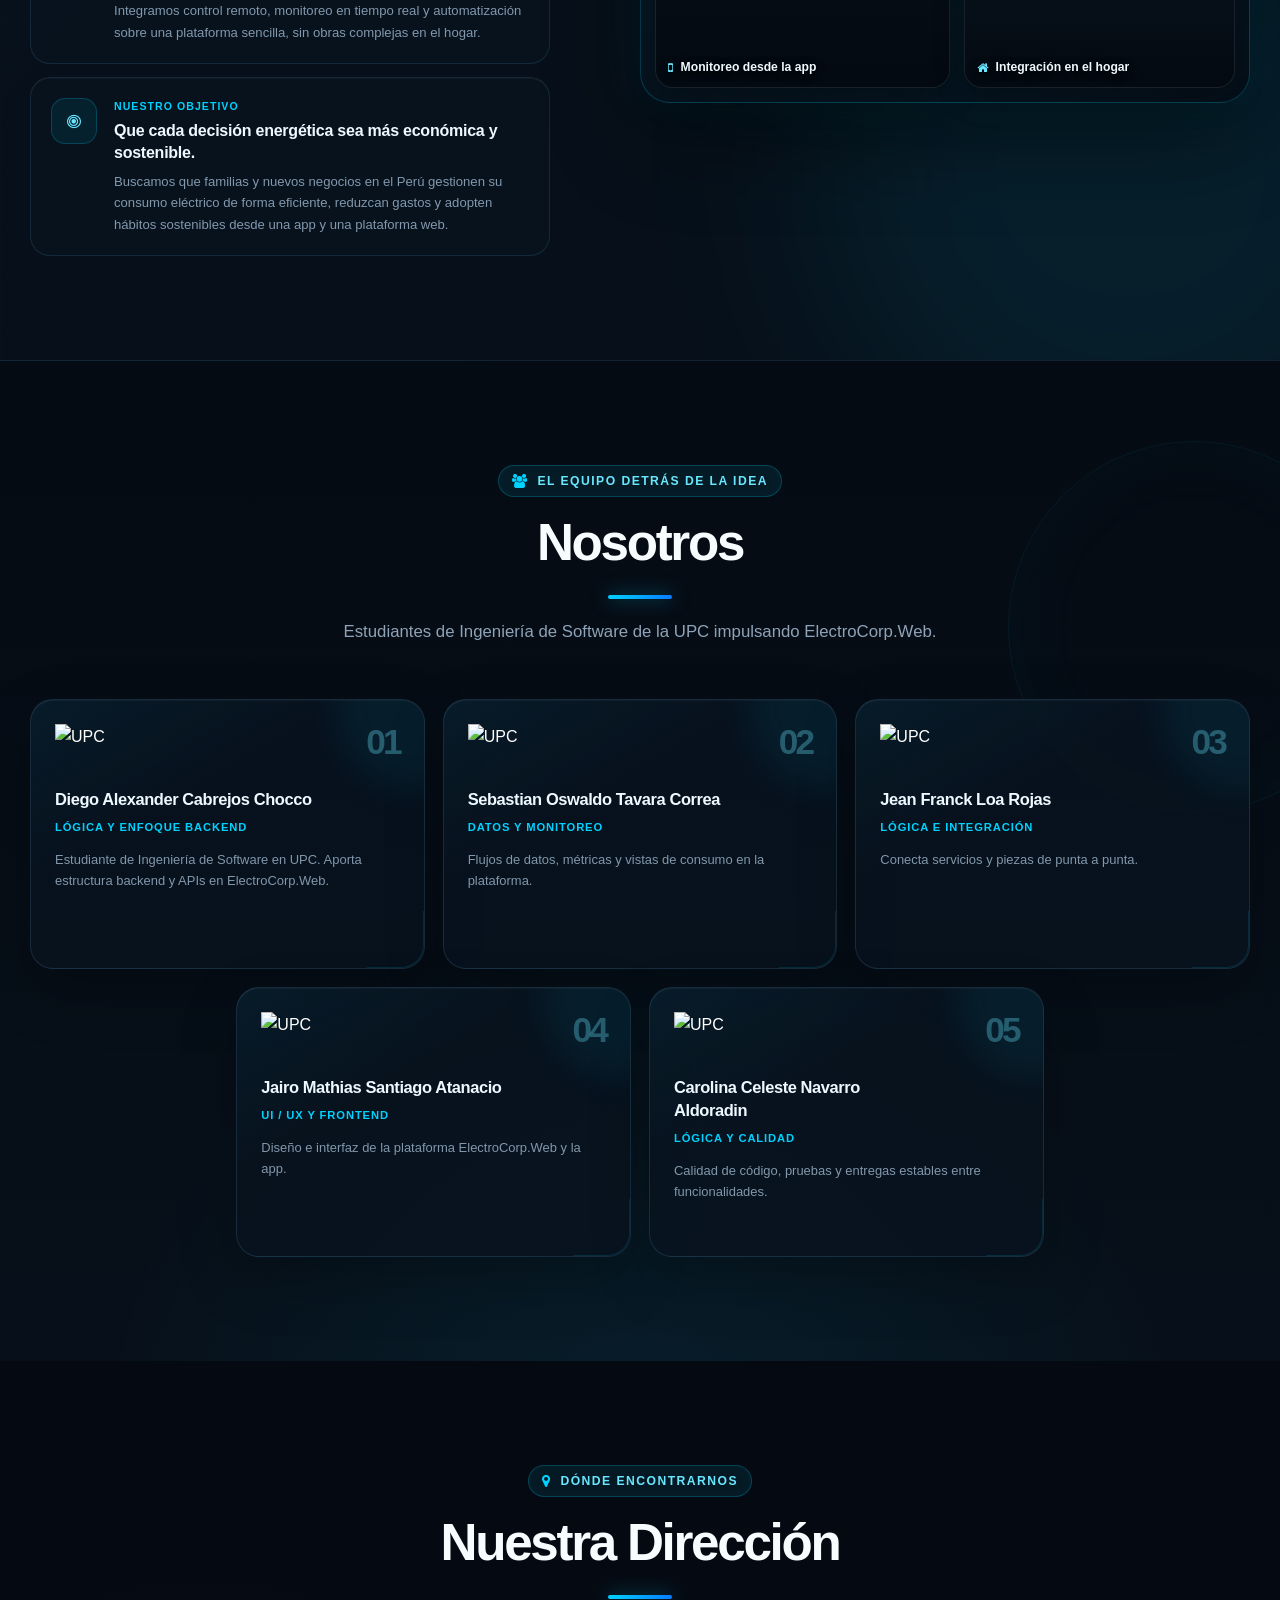
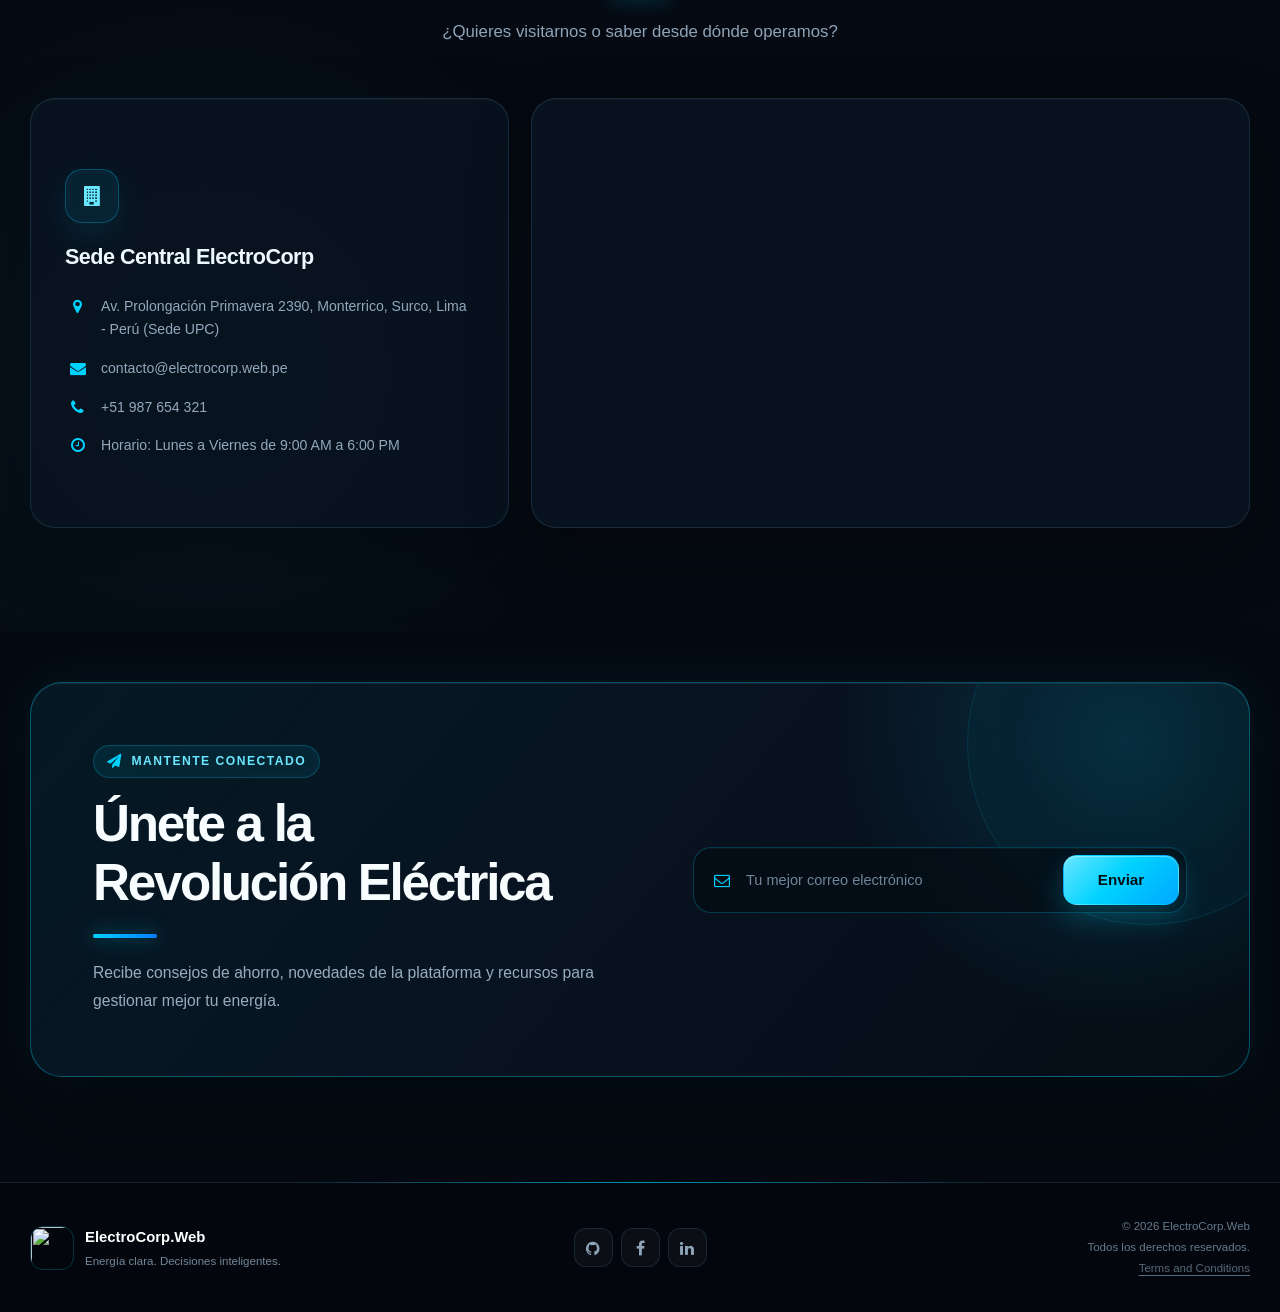
==== commit bcc9da4f: "Merge origin/develop into develop # Conflicts: #	js/plan-checkout.js" ====
--- a/index.html
+++ b/index.html
@@ -590,7 +590,9 @@
     <source src="audio/ElectroCorp.mp3" type="audio/mp3">
 </audio>
 
+<script src="js/api.js"></script>
 <script src="js/i18n.js"></script>
+<script src="js/landing-content.js"></script>
 <script src="js/search.js"></script>
 <script src="js/newsletter.js"></script>
 <script src="js/testimonials.js"></script>
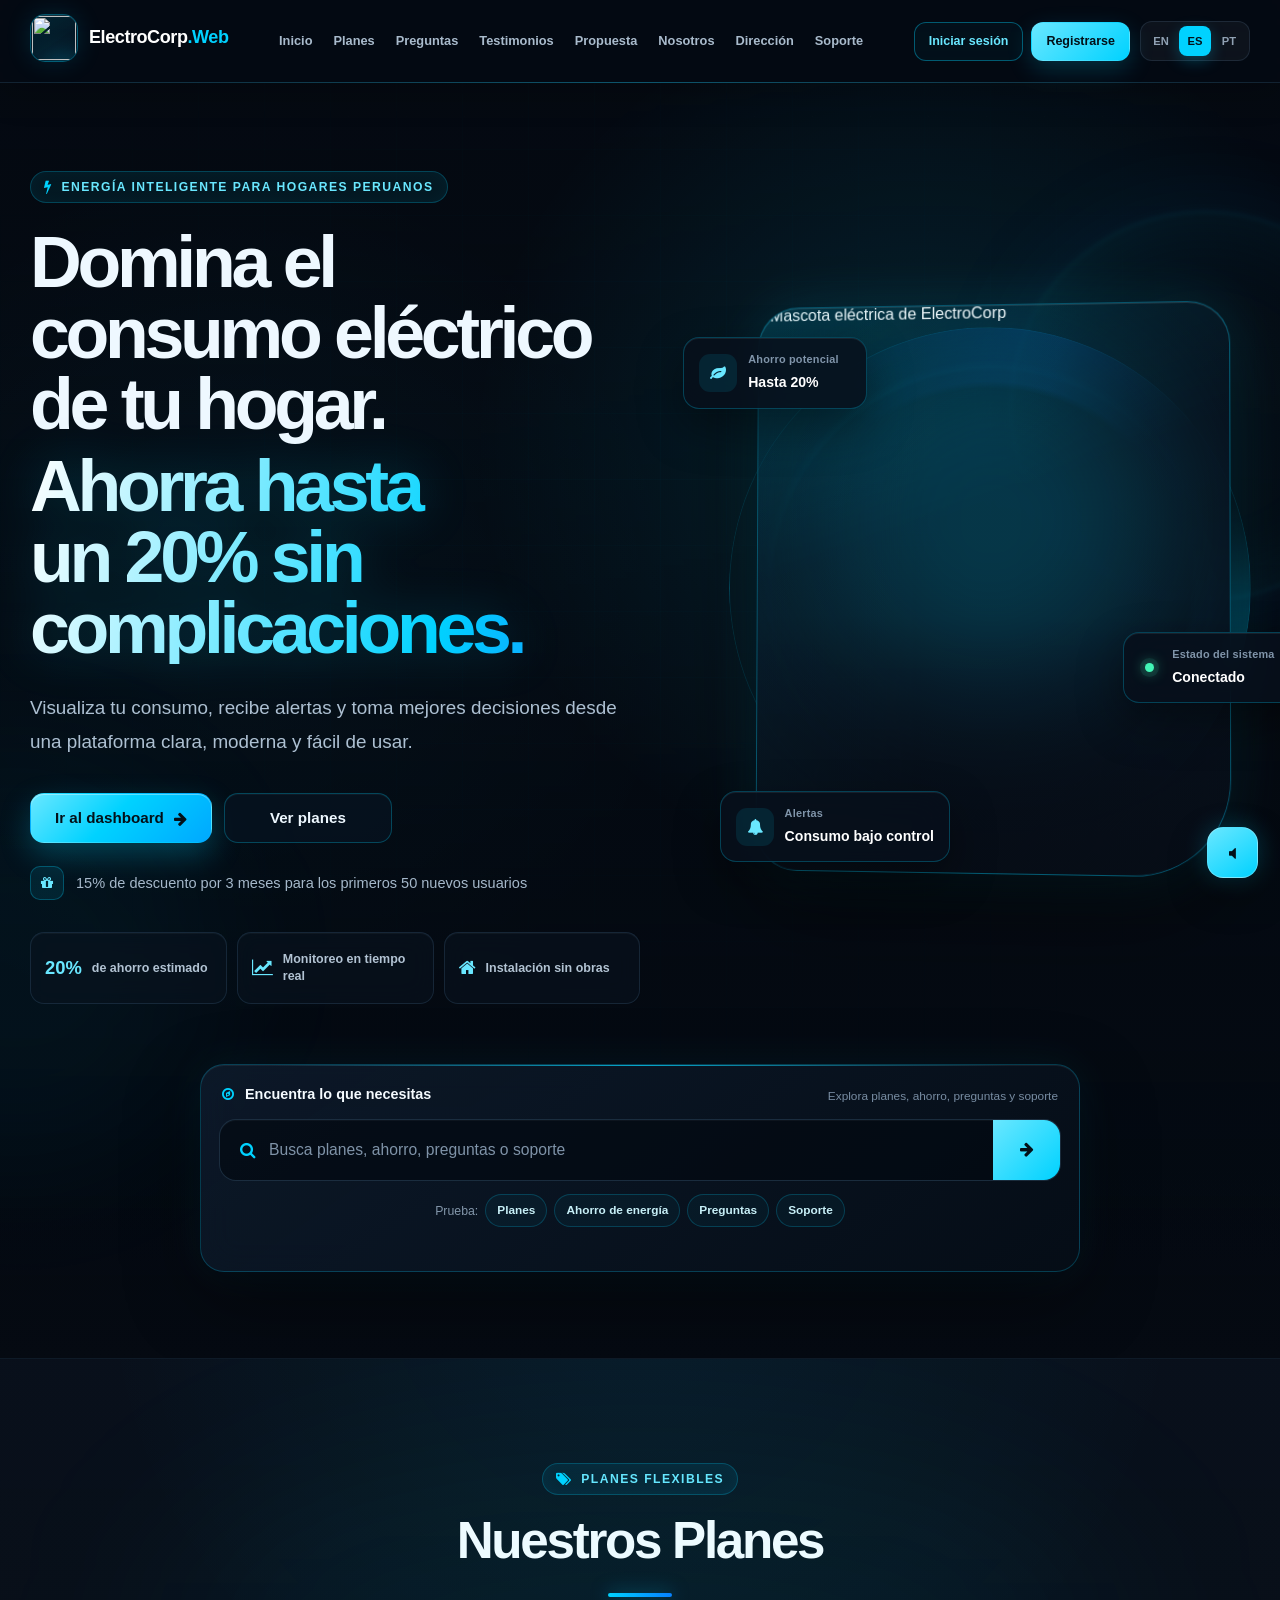
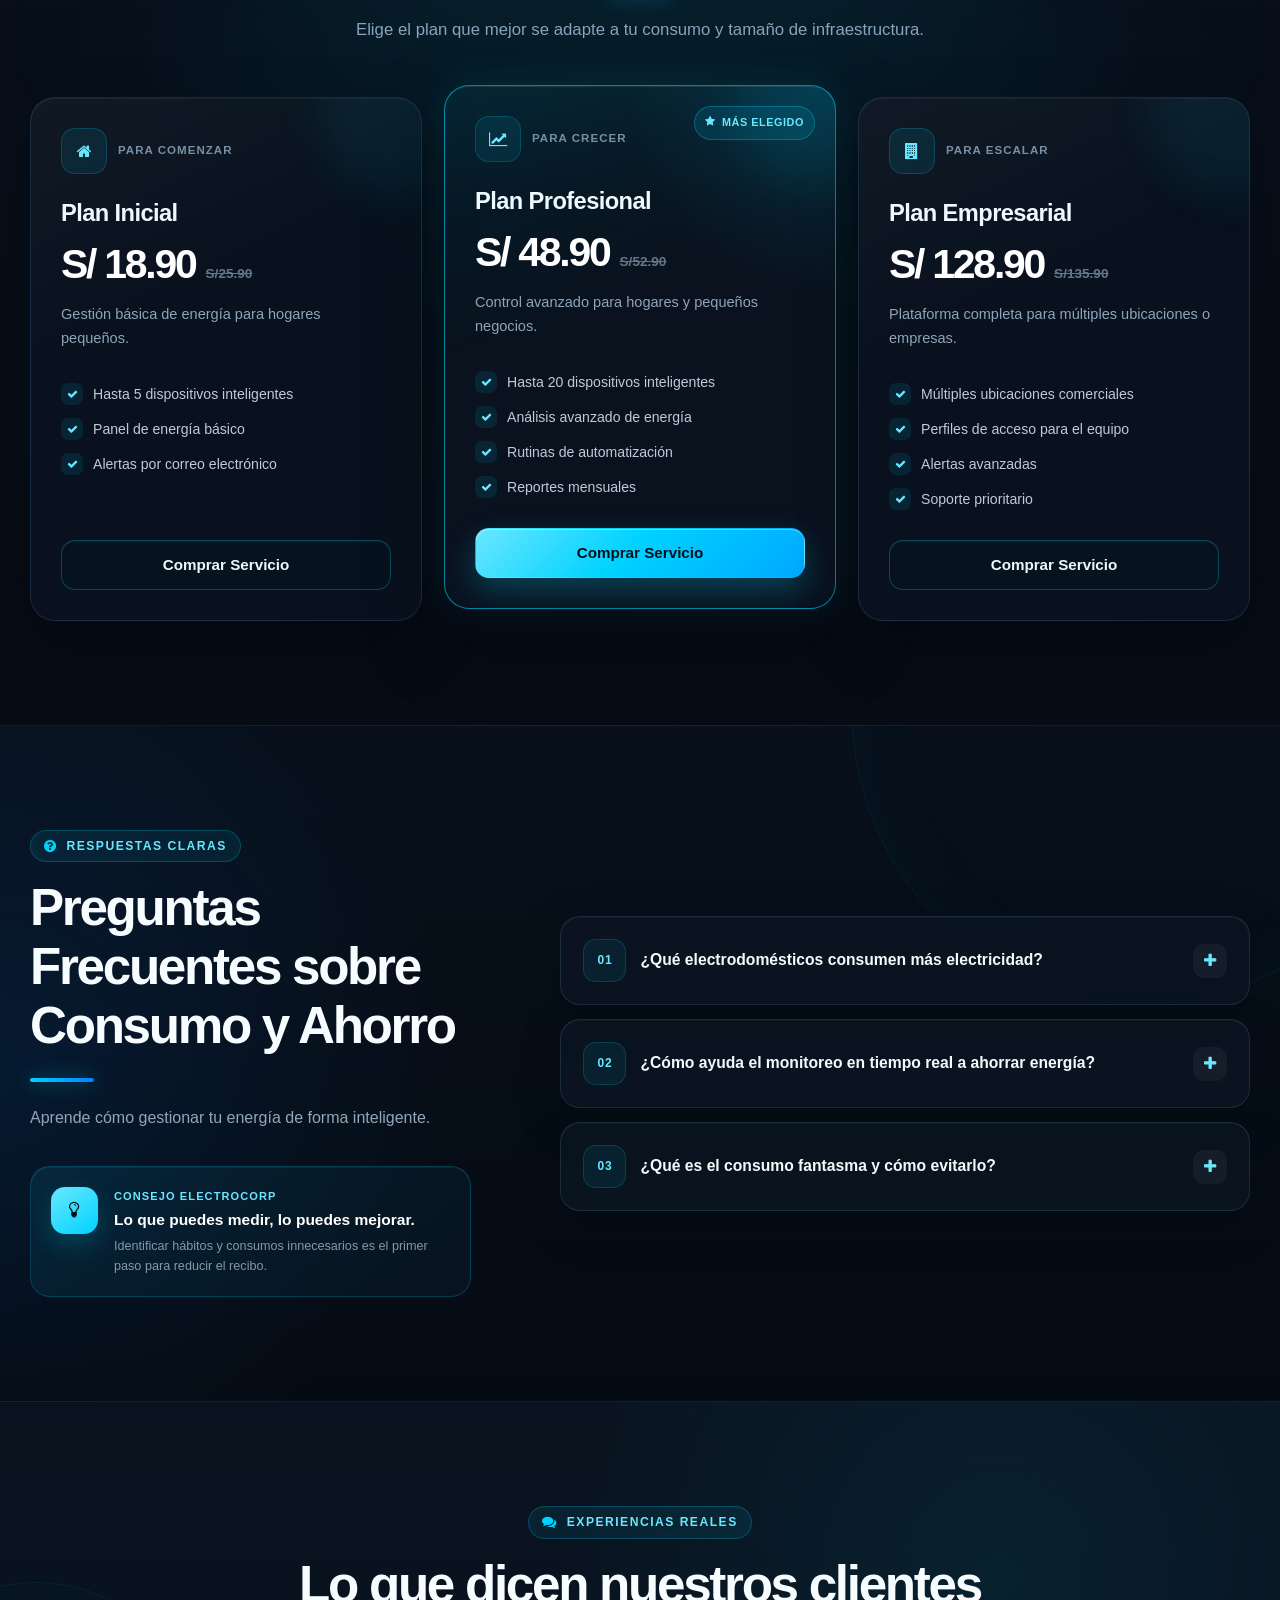
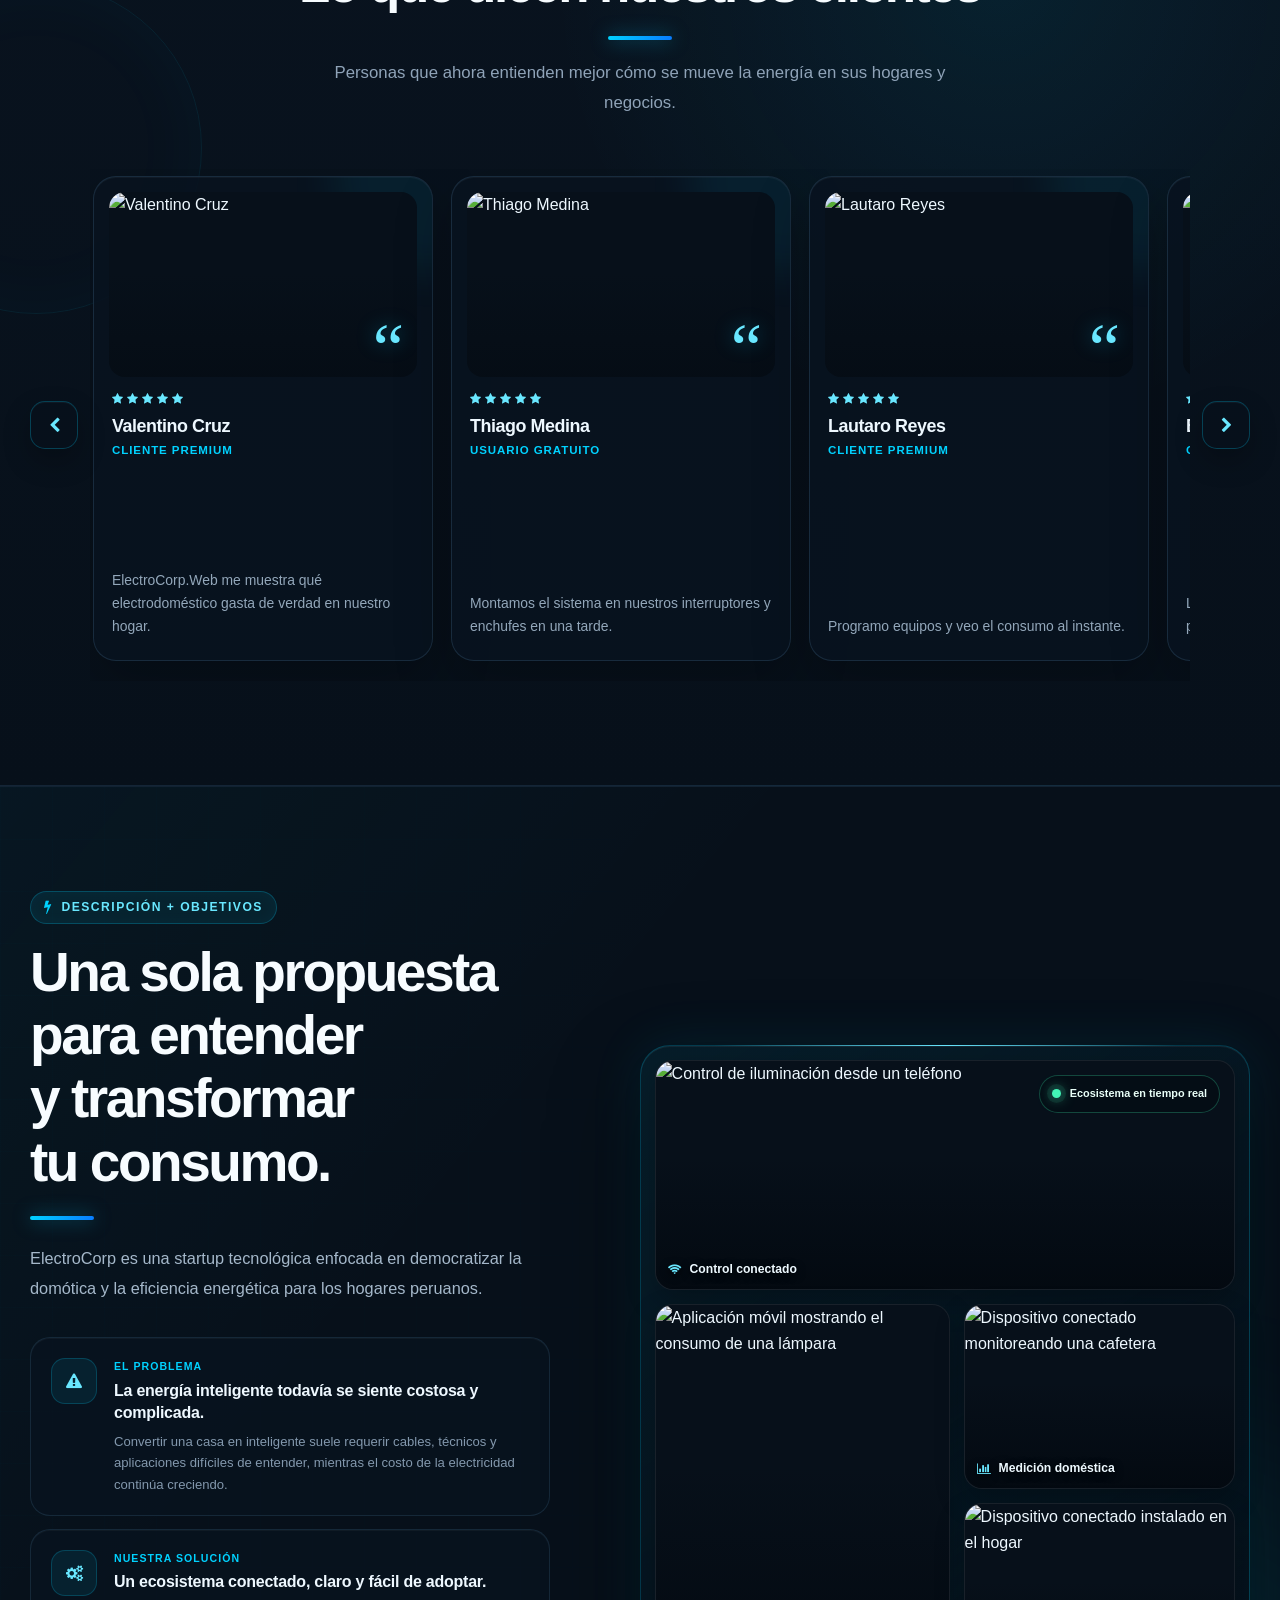
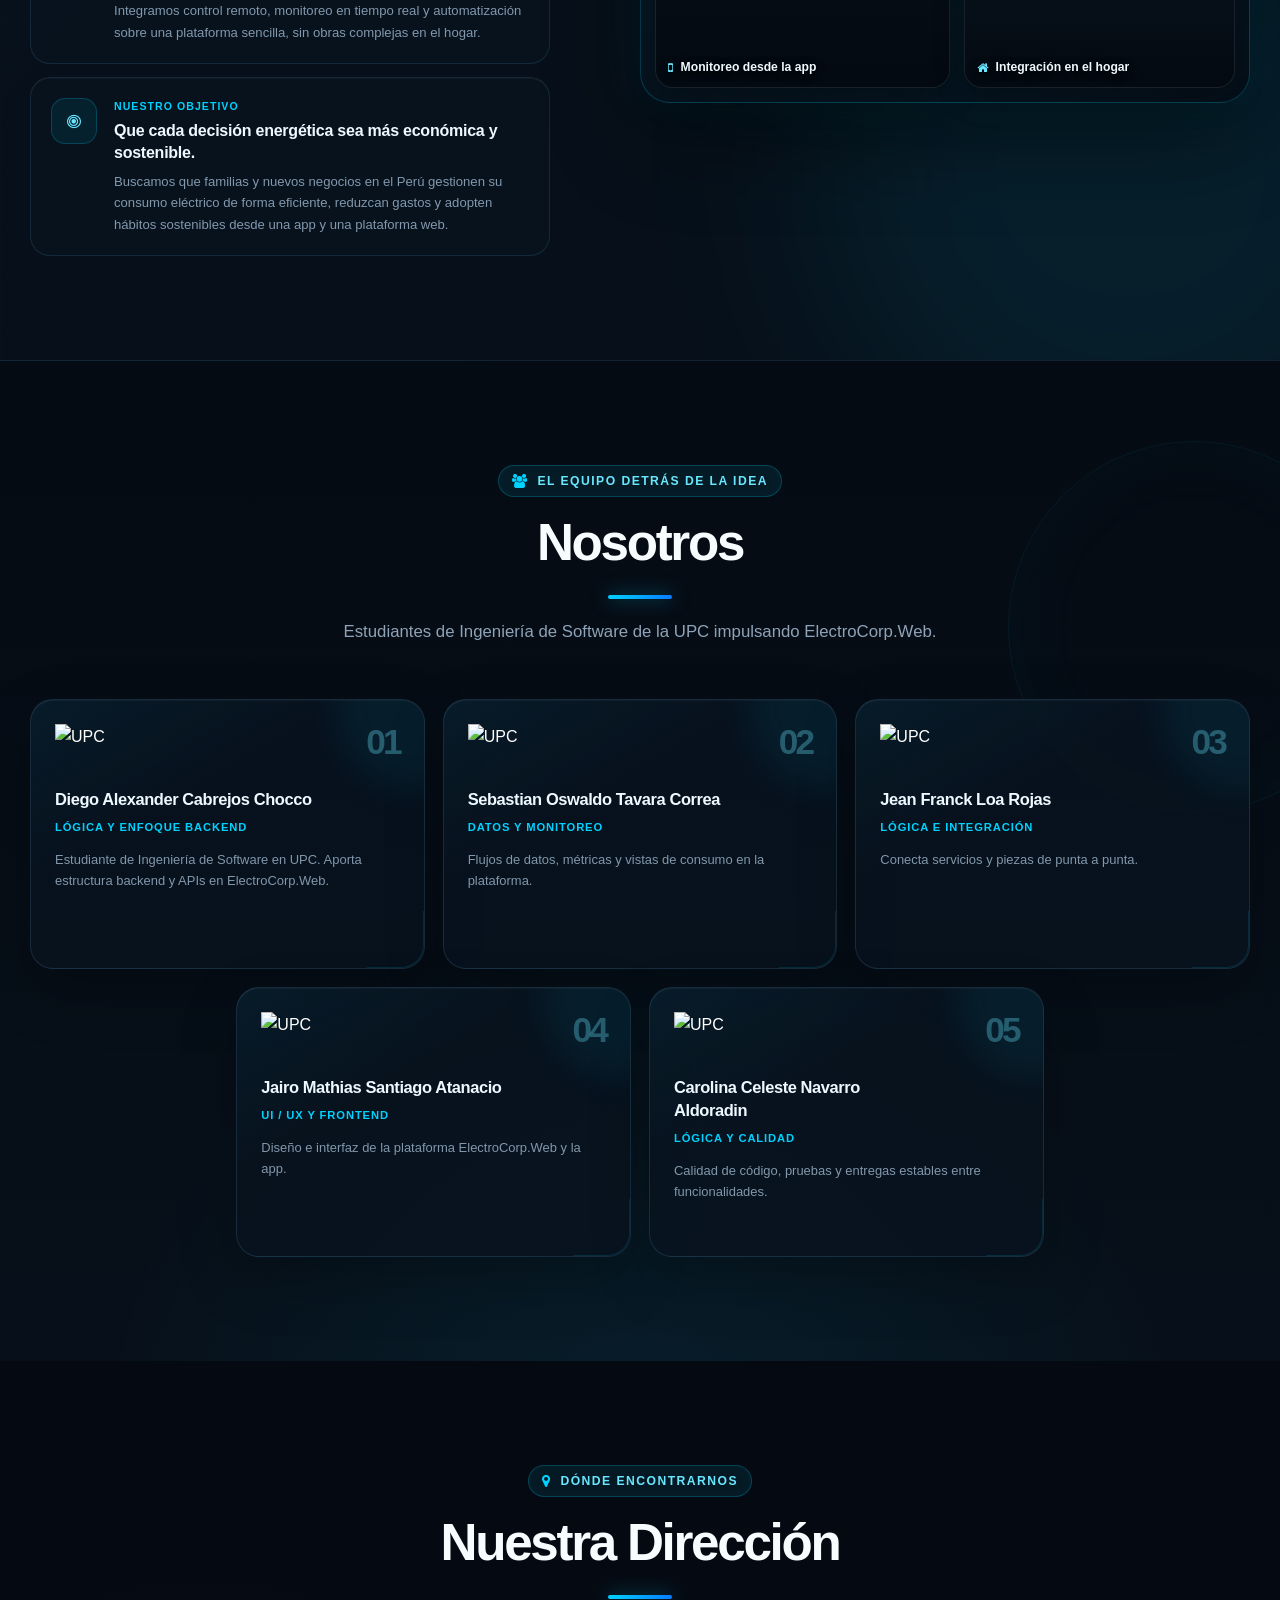
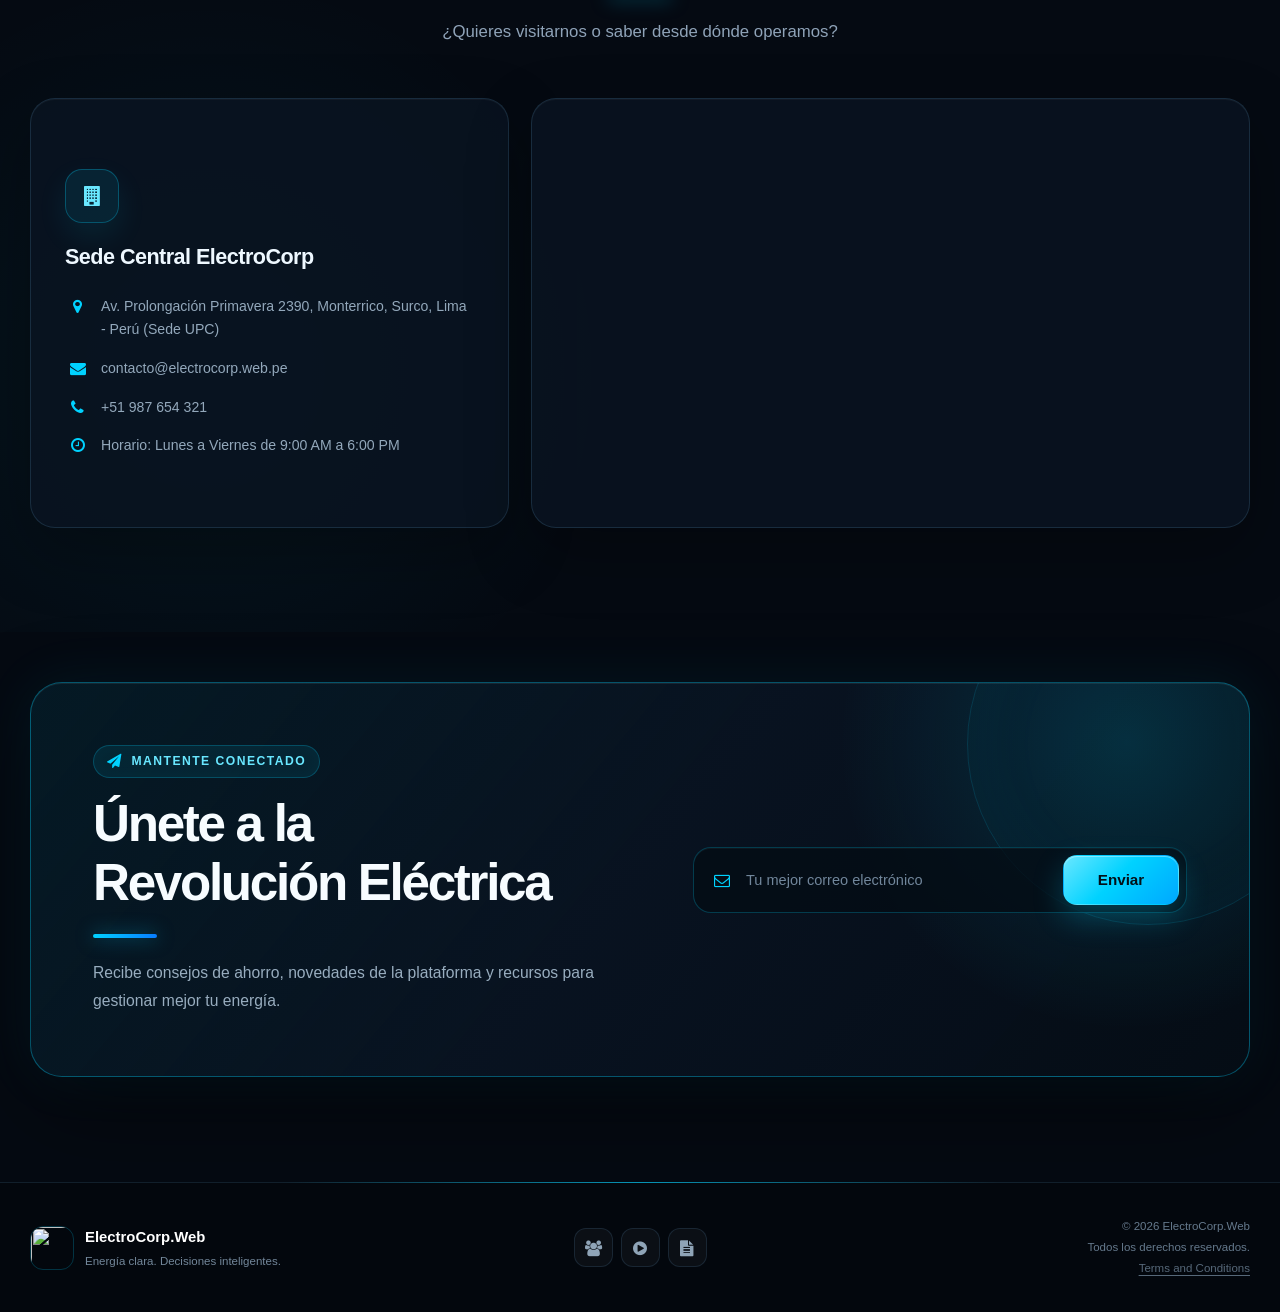
==== commit 7877c386: "fix: update index.html" ====
--- a/index.html
+++ b/index.html
@@ -17,6 +17,9 @@
     <meta name="twitter:description" content="Domotics made accessible for Peruvian homes. Control your appliances and save on your electricity bill.">
     <meta name="twitter:image" content="img/logo.png">
     <title>ElectroCorp | Smart Energy Management</title>
+    <link rel="icon" type="image/x-icon" href="img/favicon.ico">
+    <link rel="icon" type="image/png" href="img/electrocorp-tab-icon.png">
+    <link rel="apple-touch-icon" href="img/electrocorp-tab-icon.png">
     <link rel="stylesheet" href="https://cdnjs.cloudflare.com/ajax/libs/font-awesome/4.7.0/css/font-awesome.min.css">
     <link rel="stylesheet" href="css/styles.css">
 </head>
@@ -561,38 +564,79 @@
     </main>
 
     <footer>
-        <div class="footer-shell">
-            <div class="footer-brand">
-                <img src="img/logo.png" alt="" width="42" height="42">
-                <div><strong>ElectroCorp.Web</strong><span data-i18n="footer_tagline">Energía clara. Decisiones inteligentes.</span></div>
-            </div>
-
-            <ul class="footer-socials" aria-label="Redes sociales">
-                <li><a href="#" aria-label="GitHub"><i class="fa fa-github"></i></a></li>
-                <li><a href="#" aria-label="Facebook"><i class="fa fa-facebook"></i></a></li>
-                <li><a href="#" aria-label="LinkedIn"><i class="fa fa-linkedin"></i></a></li>
-            </ul>
-
-            <div class="footer-legal">
-                <p>© 2026 ElectroCorp.Web</p>
-                <p data-i18n="footer_rights">Todos los derechos reservados.</p>
-                <p><a href="terms.html" class="footer-terms-link" data-i18n="footer_terms">Terms and Conditions</a></p>
+    <div class="footer-shell">
+        <div class="footer-brand">
+            <img src="img/logo.png" alt="" width="42" height="42">
+            <div>
+                <strong>ElectroCorp.Web</strong>
+                <span data-i18n="footer_tagline">Energía clara. Decisiones inteligentes.</span>
             </div>
         </div>
 
-        <button id="btn-audio" class="audio-toggle" type="button" data-i18n-aria="audio_toggle" aria-label="Activar o desactivar música">
-            <i class="fa fa-volume-off" id="icono-audio" aria-hidden="true"></i>
-        </button>
-    </footer>
+        <ul class="footer-socials" aria-label="Enlaces de videos">
+            <li>
+                <a 
+                    href="https://youtu.be/zALarkP7iTo" 
+                    target="_blank" 
+                    rel="noopener noreferrer" 
+                    aria-label="About The Team"
+                    title="About The Team"
+                >
+                    <i class="fa fa-users"></i>
+                </a>
+            </li>
+
+            <li>
+                <a 
+                    href="https://youtu.be/9PpAapLjpp8" 
+                    target="_blank" 
+                    rel="noopener noreferrer" 
+                    aria-label="About The Product"
+                    title="About The Product"
+                >
+                    <i class="fa fa-play-circle"></i>
+                </a>
+            </li>
+
+            <li>
+                <a 
+                    href="terms.html" 
+                    aria-label="Terms and Conditions"
+                    title="Terms and Conditions"
+                >
+                    <i class="fa fa-file-text"></i>
+                </a>
+            </li>
+        </ul>
+
+        <div class="footer-legal">
+            <p>© 2026 ElectroCorp.Web</p>
+            <p data-i18n="footer_rights">Todos los derechos reservados.</p>
+            <p>
+                <a href="terms.html" class="footer-terms-link" data-i18n="footer_terms">
+                    Terms and Conditions
+                </a>
+            </p>
+        </div>
+    </div>
+
+    <button 
+        id="btn-audio" 
+        class="audio-toggle" 
+        type="button" 
+        data-i18n-aria="audio_toggle" 
+        aria-label="Activar o desactivar música"
+    >
+        <i class="fa fa-volume-off" id="icono-audio" aria-hidden="true"></i>
+    </button>
+</footer>
 </div>
 
 <audio id="musica-fondo" loop>
     <source src="audio/ElectroCorp.mp3" type="audio/mp3">
 </audio>
 
-<script src="js/api.js"></script>
 <script src="js/i18n.js"></script>
-<script src="js/landing-content.js"></script>
 <script src="js/search.js"></script>
 <script src="js/newsletter.js"></script>
 <script src="js/testimonials.js"></script>
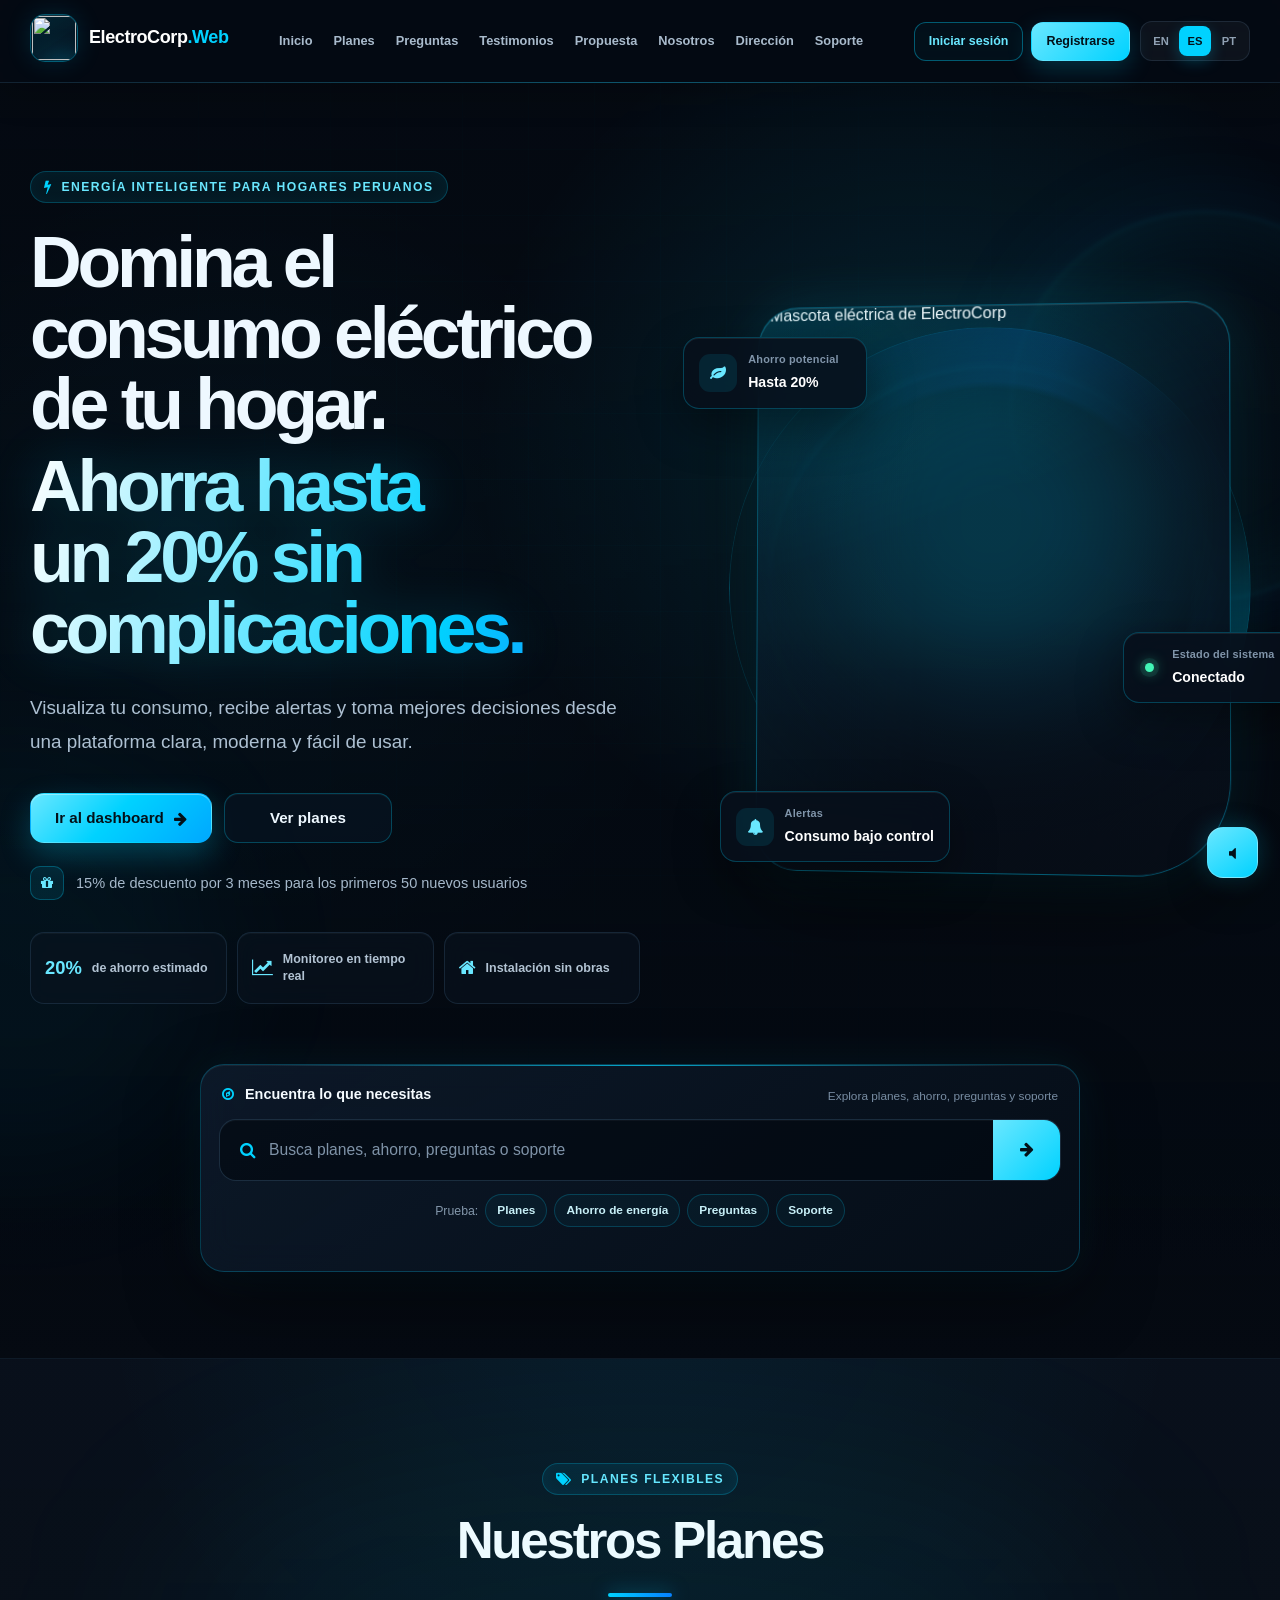
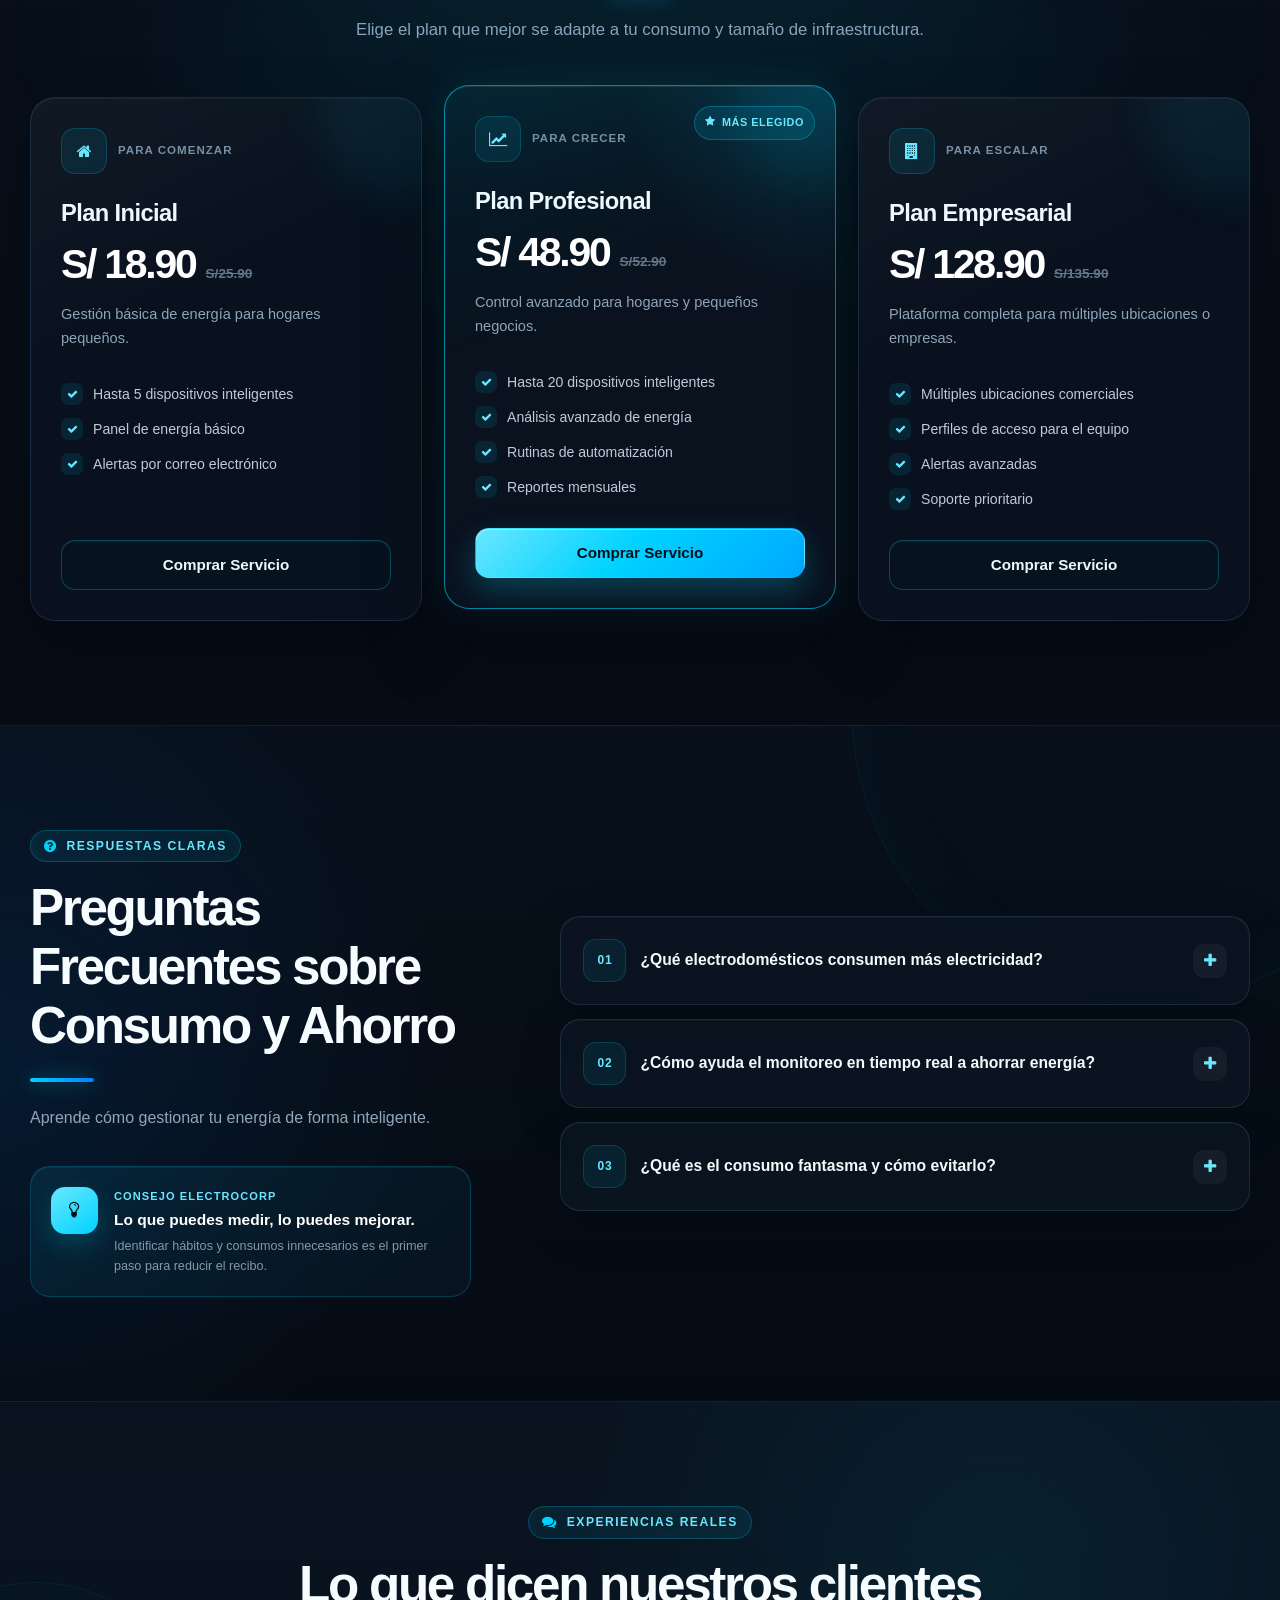
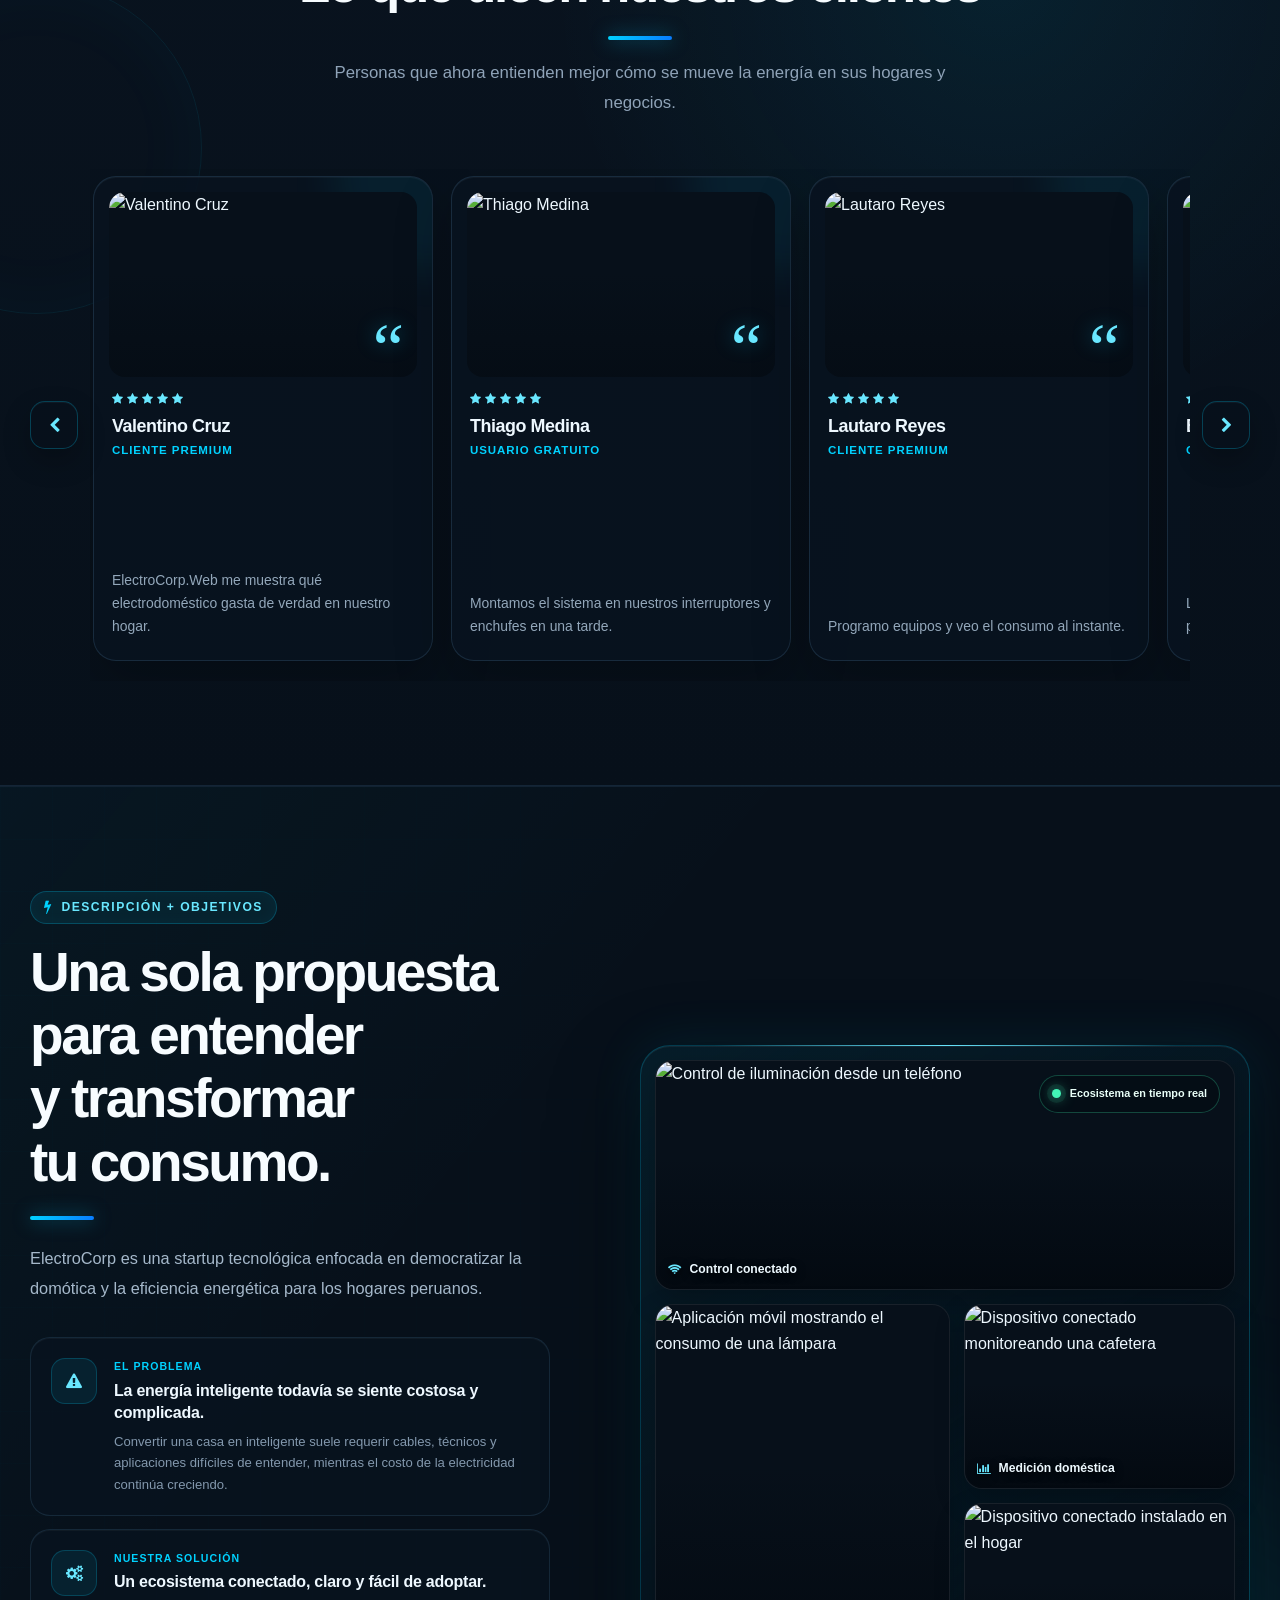
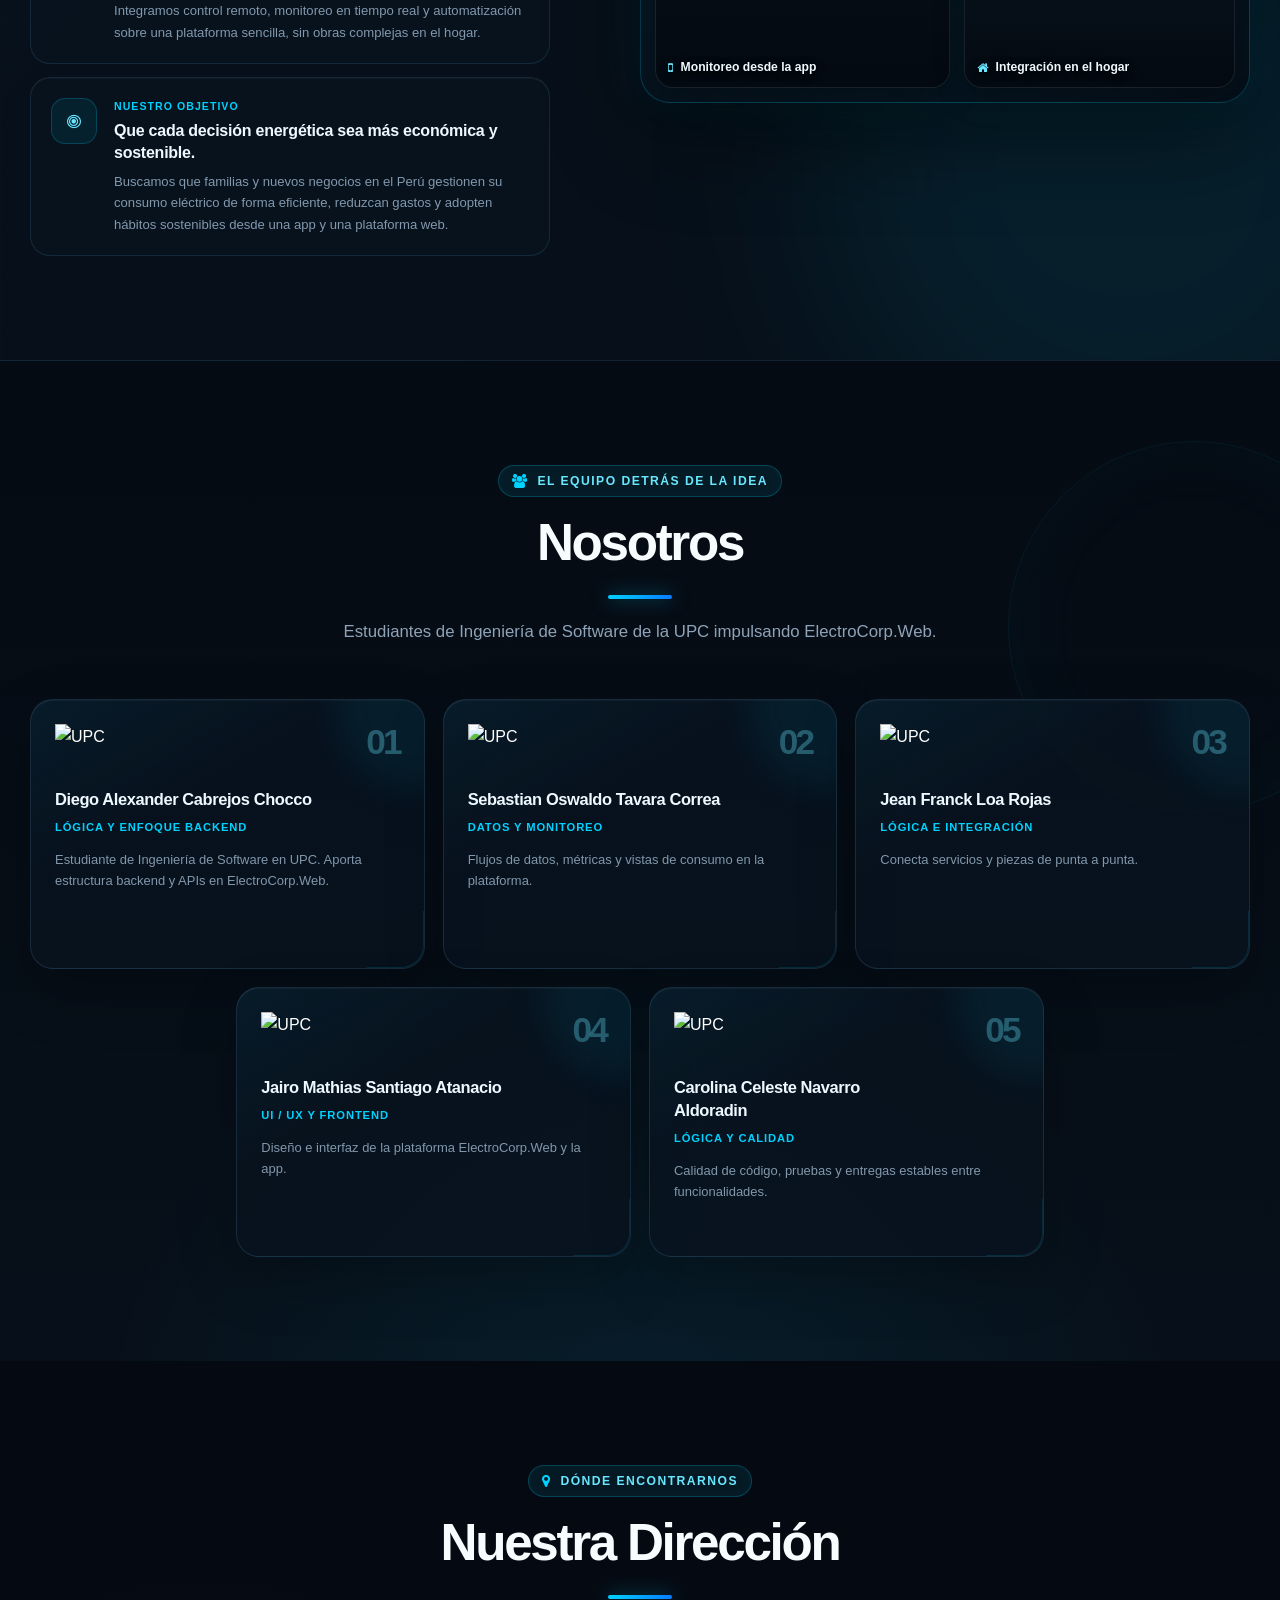
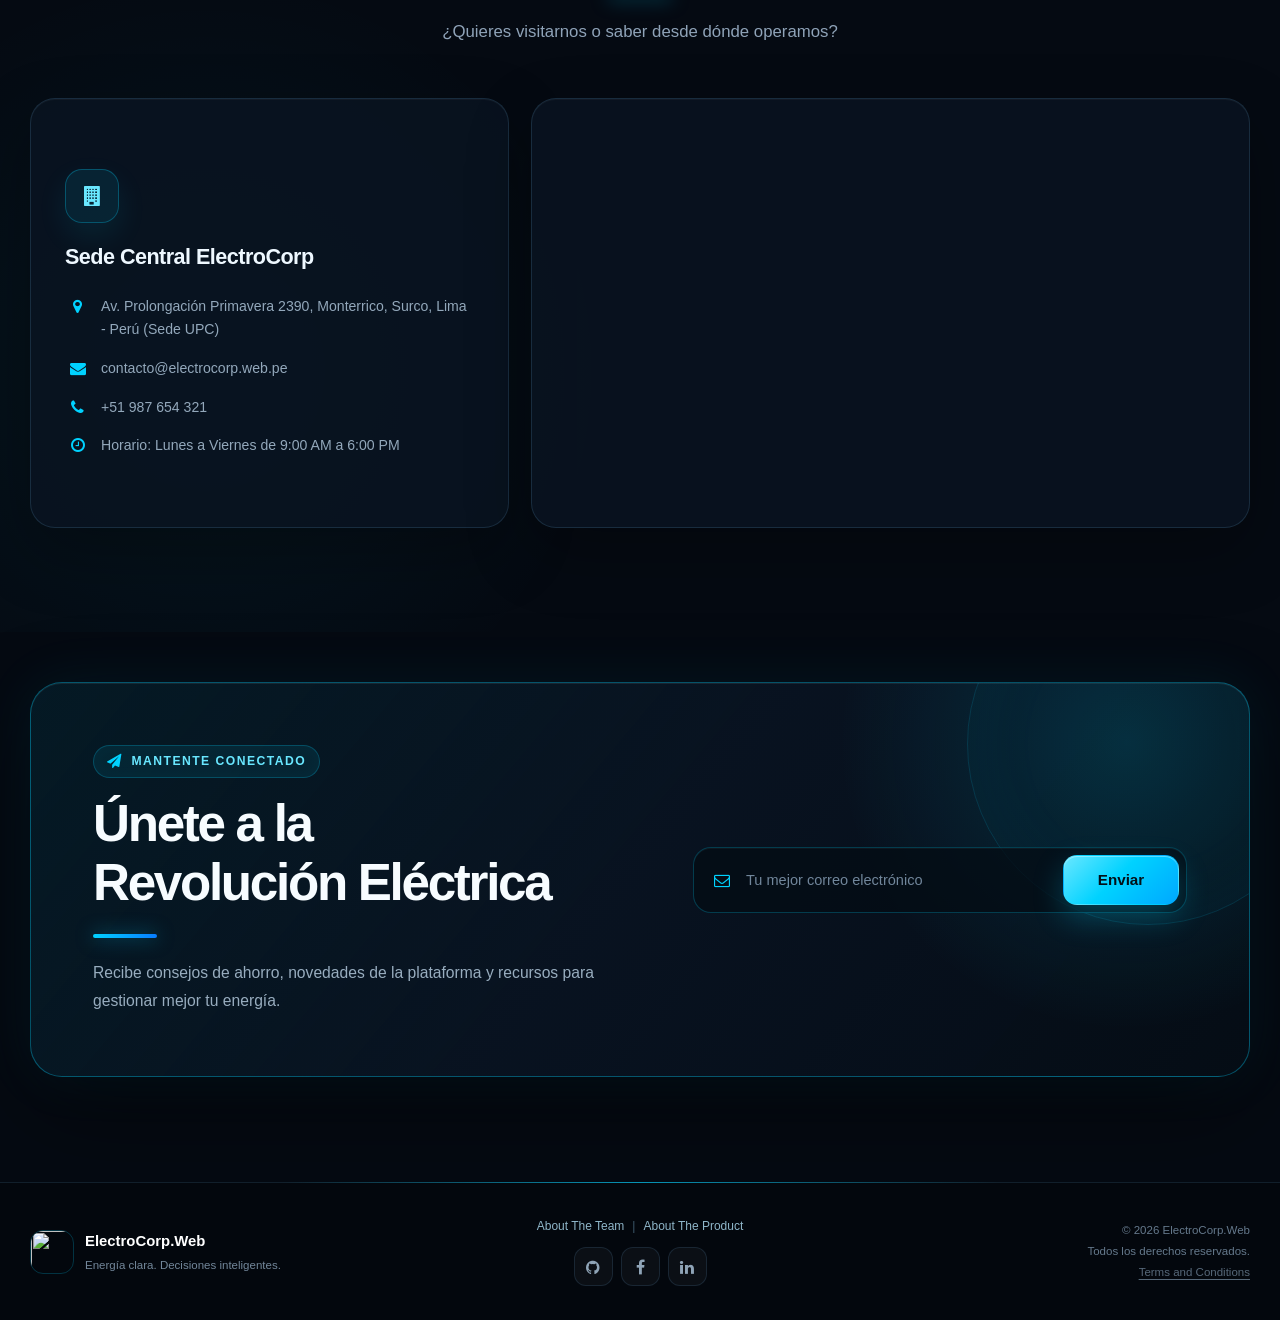
==== commit b693ca7f: "feat: add link in footer" ====
--- a/index.html
+++ b/index.html
@@ -564,72 +564,55 @@
     </main>
 
     <footer>
-    <div class="footer-shell">
-        <div class="footer-brand">
-            <img src="img/logo.png" alt="" width="42" height="42">
-            <div>
-                <strong>ElectroCorp.Web</strong>
-                <span data-i18n="footer_tagline">Energía clara. Decisiones inteligentes.</span>
+        <div class="footer-shell">
+            <div class="footer-brand">
+                <img src="img/logo.png" alt="" width="42" height="42">
+                <div>
+                    <strong>ElectroCorp.Web</strong>
+                    <span data-i18n="footer_tagline">Energía clara. Decisiones inteligentes.</span>
+                </div>
+            </div>
+
+
+            <div class="footer-center">
+                <div class="footer-video-links">
+                    <a href="https://youtu.be/zALarkP7iTo" target="_blank" rel="noopener noreferrer">
+                        About The Team
+                    </a>
+                    <span>|</span>
+                    <a href="https://youtu.be/9PpAapLjpp8" target="_blank" rel="noopener noreferrer">
+                        About The Product
+                    </a>
+                </div>
+                <ul class="footer-socials" aria-label="Redes sociales">
+                    <li><a href="#" aria-label="GitHub"><i class="fa fa-github"></i></a></li>
+                    <li><a href="#" aria-label="Facebook"><i class="fa fa-facebook"></i></a></li>
+                    <li><a href="#" aria-label="LinkedIn"><i class="fa fa-linkedin"></i></a></li>
+                </ul>
+
+            </div>
+
+            <div class="footer-legal">
+                <p>© 2026 ElectroCorp.Web</p>
+                <p data-i18n="footer_rights">Todos los derechos reservados.</p>
+                <p>
+                    <a href="terms.html" class="footer-terms-link" data-i18n="footer_terms">
+                        Terms and Conditions
+                    </a>
+                </p>
             </div>
         </div>
 
-        <ul class="footer-socials" aria-label="Enlaces de videos">
-            <li>
-                <a 
-                    href="https://youtu.be/zALarkP7iTo" 
-                    target="_blank" 
-                    rel="noopener noreferrer" 
-                    aria-label="About The Team"
-                    title="About The Team"
-                >
-                    <i class="fa fa-users"></i>
-                </a>
-            </li>
-
-            <li>
-                <a 
-                    href="https://youtu.be/9PpAapLjpp8" 
-                    target="_blank" 
-                    rel="noopener noreferrer" 
-                    aria-label="About The Product"
-                    title="About The Product"
-                >
-                    <i class="fa fa-play-circle"></i>
-                </a>
-            </li>
-
-            <li>
-                <a 
-                    href="terms.html" 
-                    aria-label="Terms and Conditions"
-                    title="Terms and Conditions"
-                >
-                    <i class="fa fa-file-text"></i>
-                </a>
-            </li>
-        </ul>
-
-        <div class="footer-legal">
-            <p>© 2026 ElectroCorp.Web</p>
-            <p data-i18n="footer_rights">Todos los derechos reservados.</p>
-            <p>
-                <a href="terms.html" class="footer-terms-link" data-i18n="footer_terms">
-                    Terms and Conditions
-                </a>
-            </p>
-        </div>
-    </div>
-
-    <button 
-        id="btn-audio" 
-        class="audio-toggle" 
-        type="button" 
-        data-i18n-aria="audio_toggle" 
-        aria-label="Activar o desactivar música"
-    >
-        <i class="fa fa-volume-off" id="icono-audio" aria-hidden="true"></i>
-    </button>
-</footer>
+        <button
+                id="btn-audio"
+                class="audio-toggle"
+                type="button"
+                data-i18n-aria="audio_toggle"
+                aria-label="Activar o desactivar música"
+        >
+            <i class="fa fa-volume-off" id="icono-audio" aria-hidden="true"></i>
+        </button>
+    </footer>
 </div>
 
 <audio id="musica-fondo" loop>
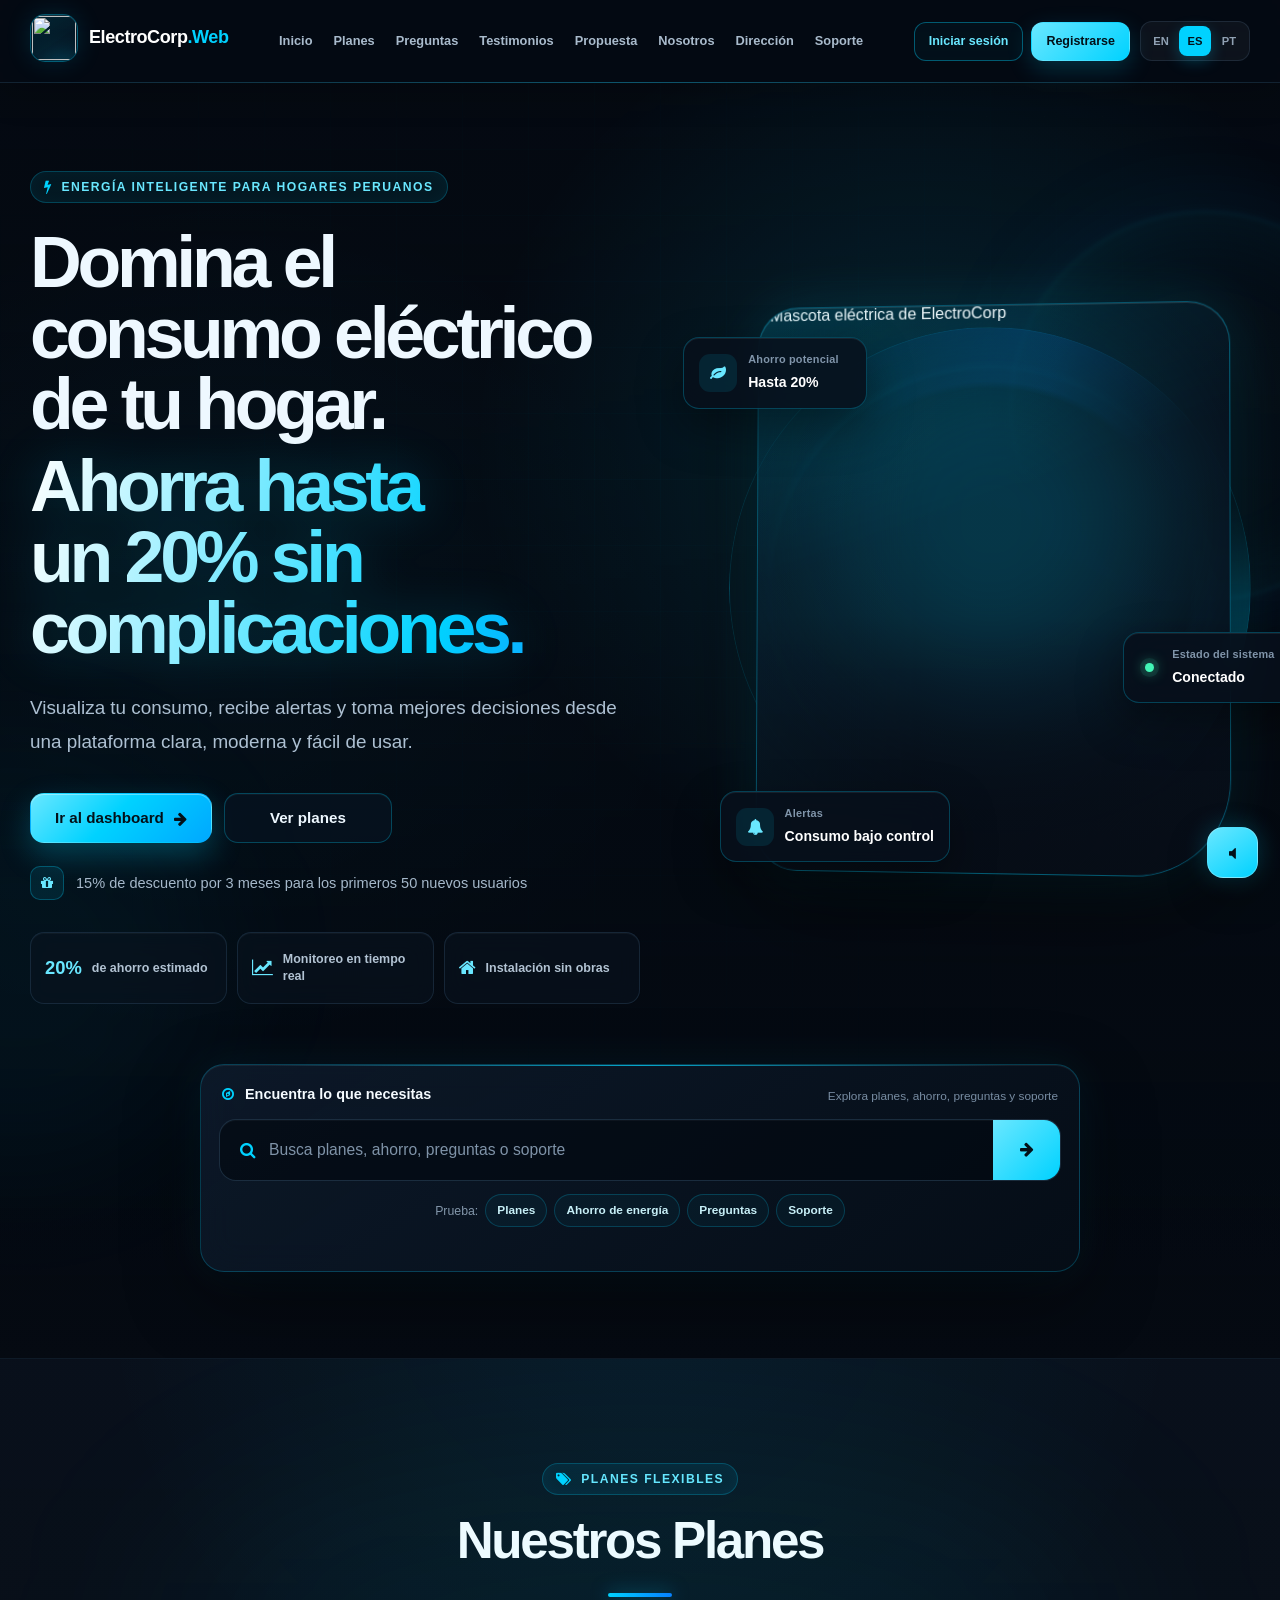
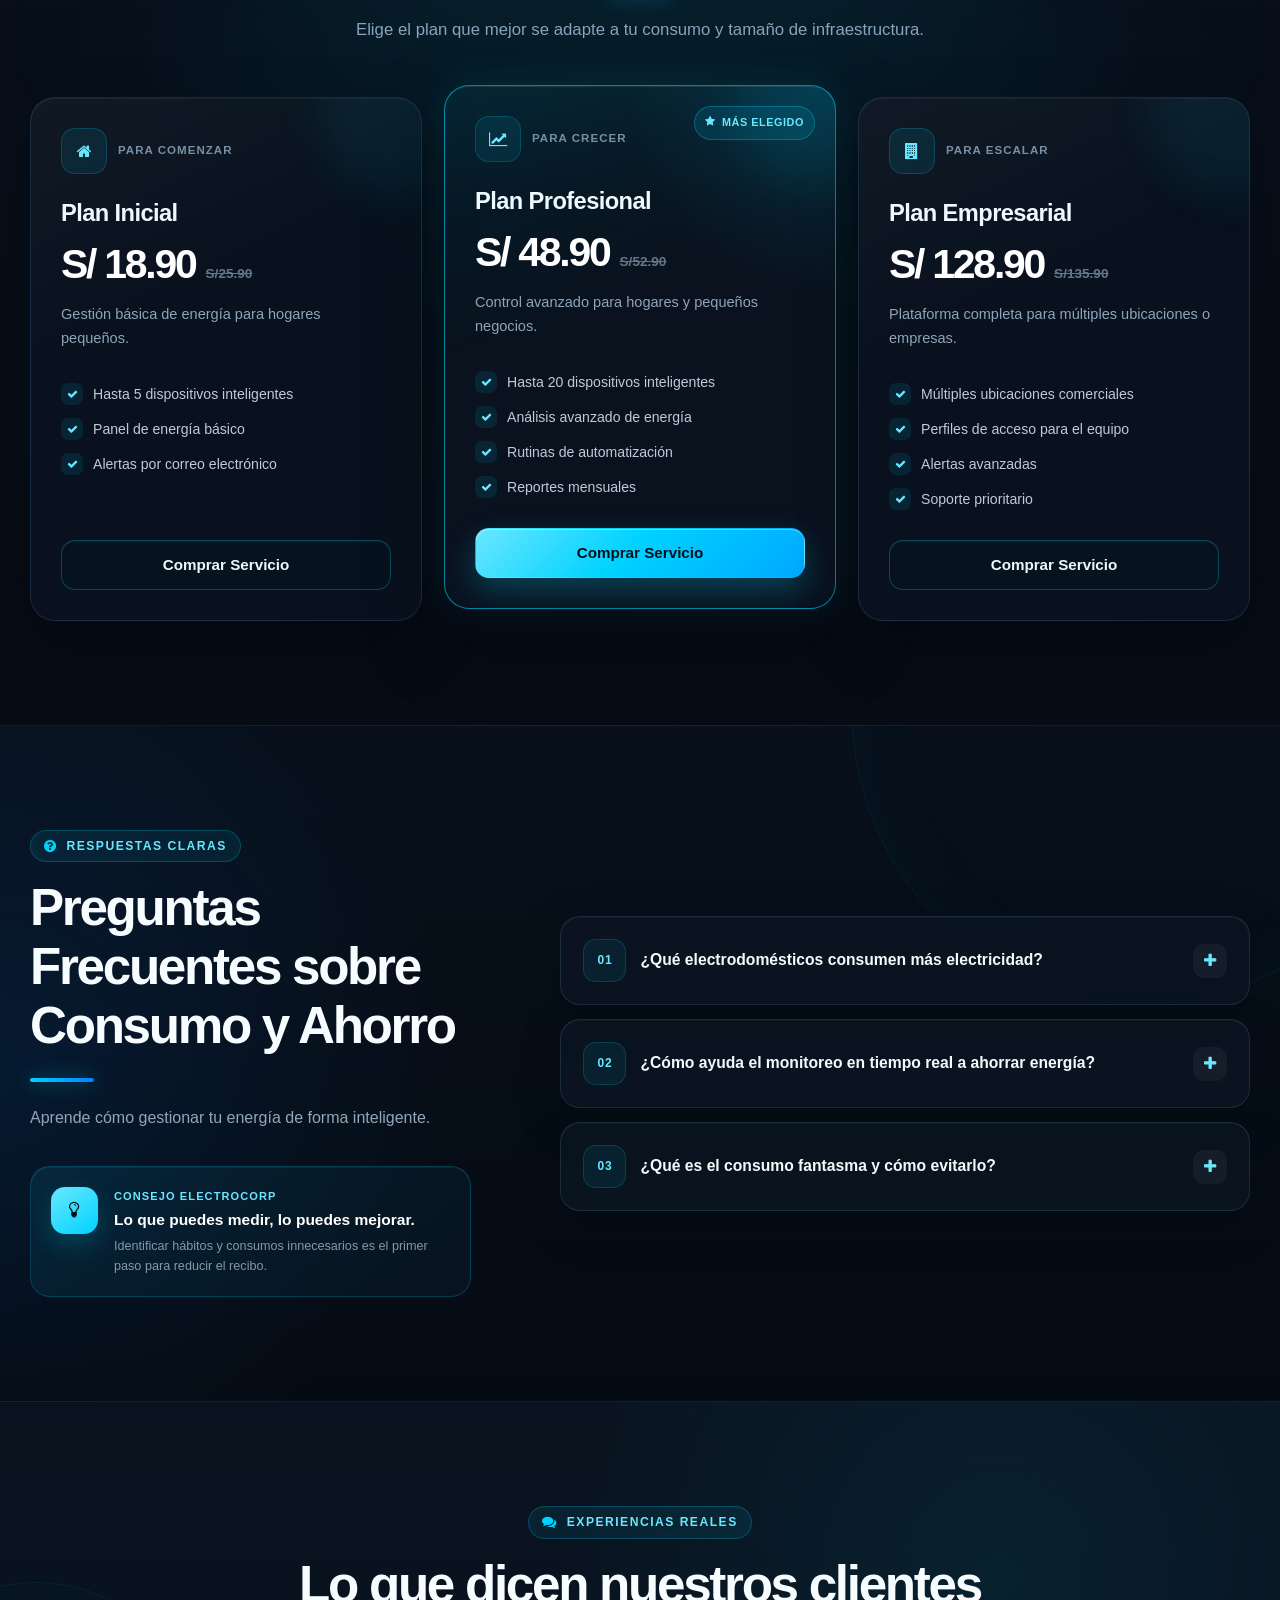
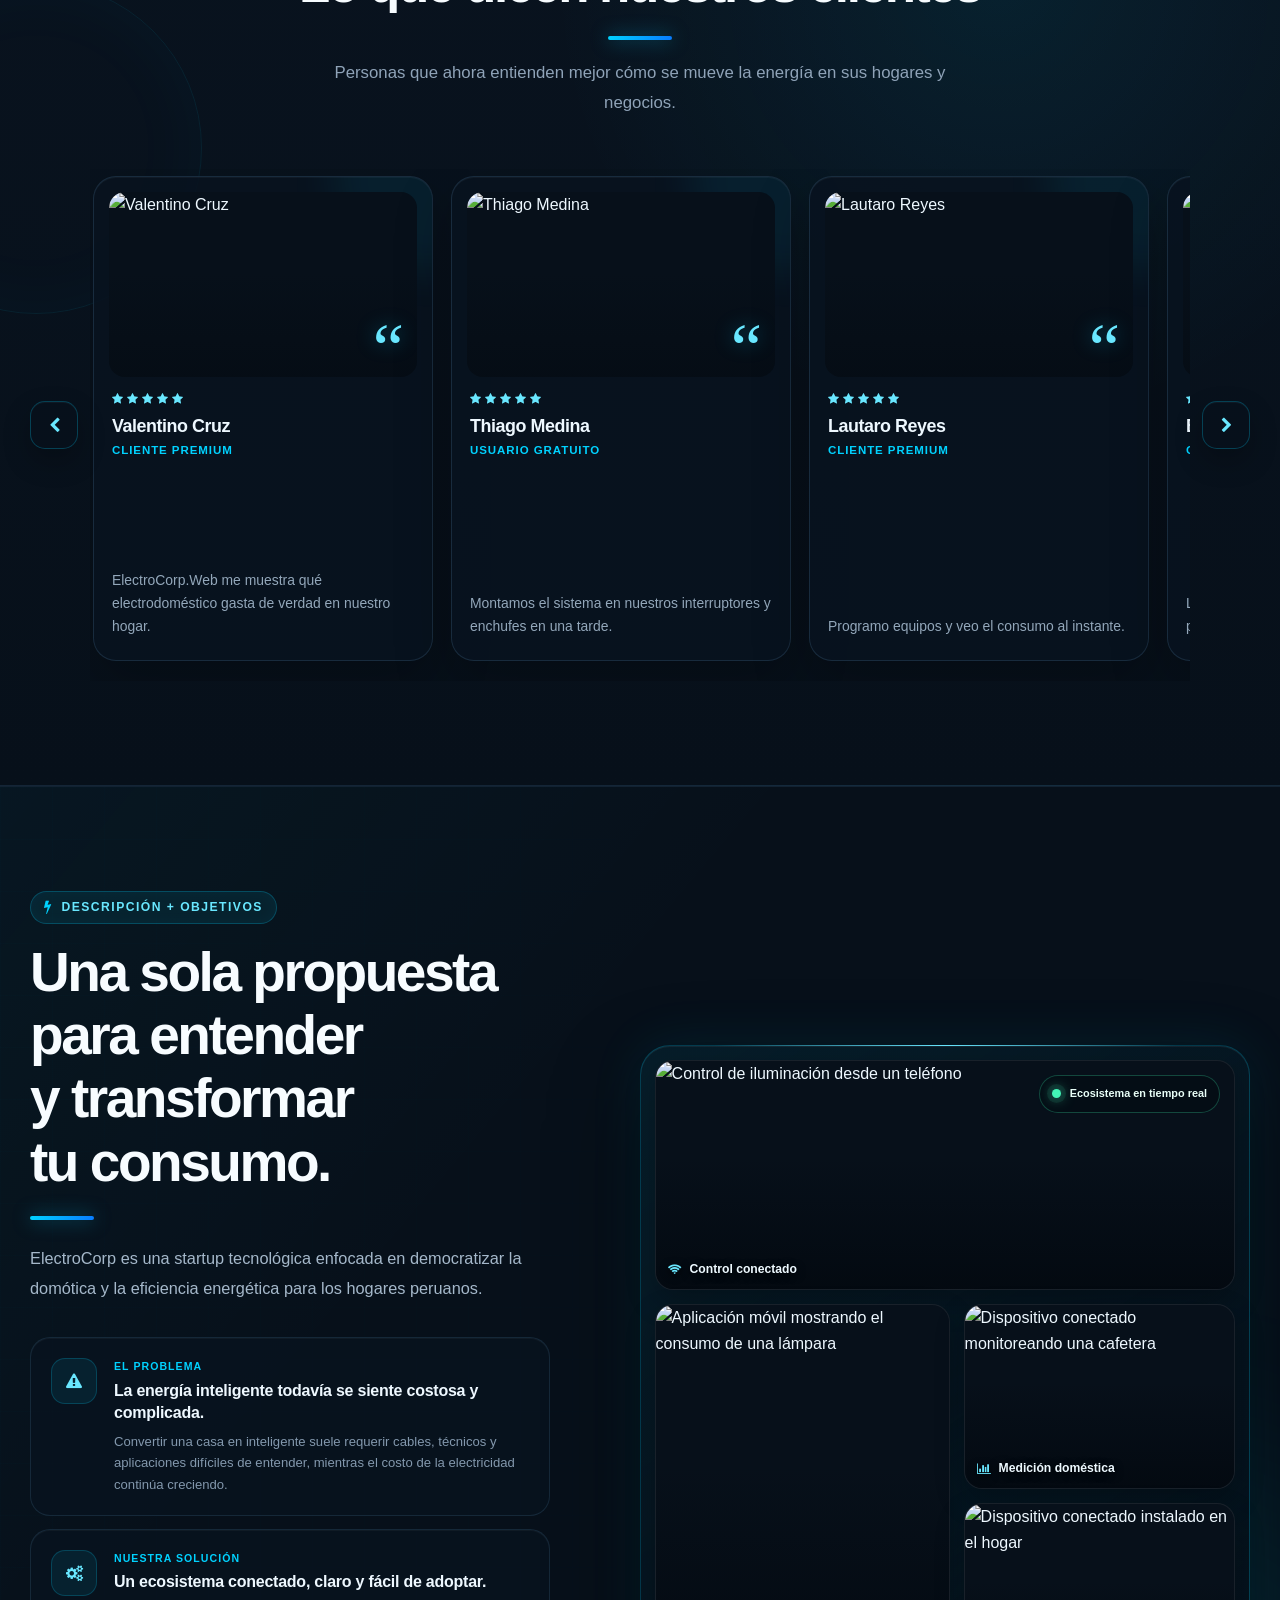
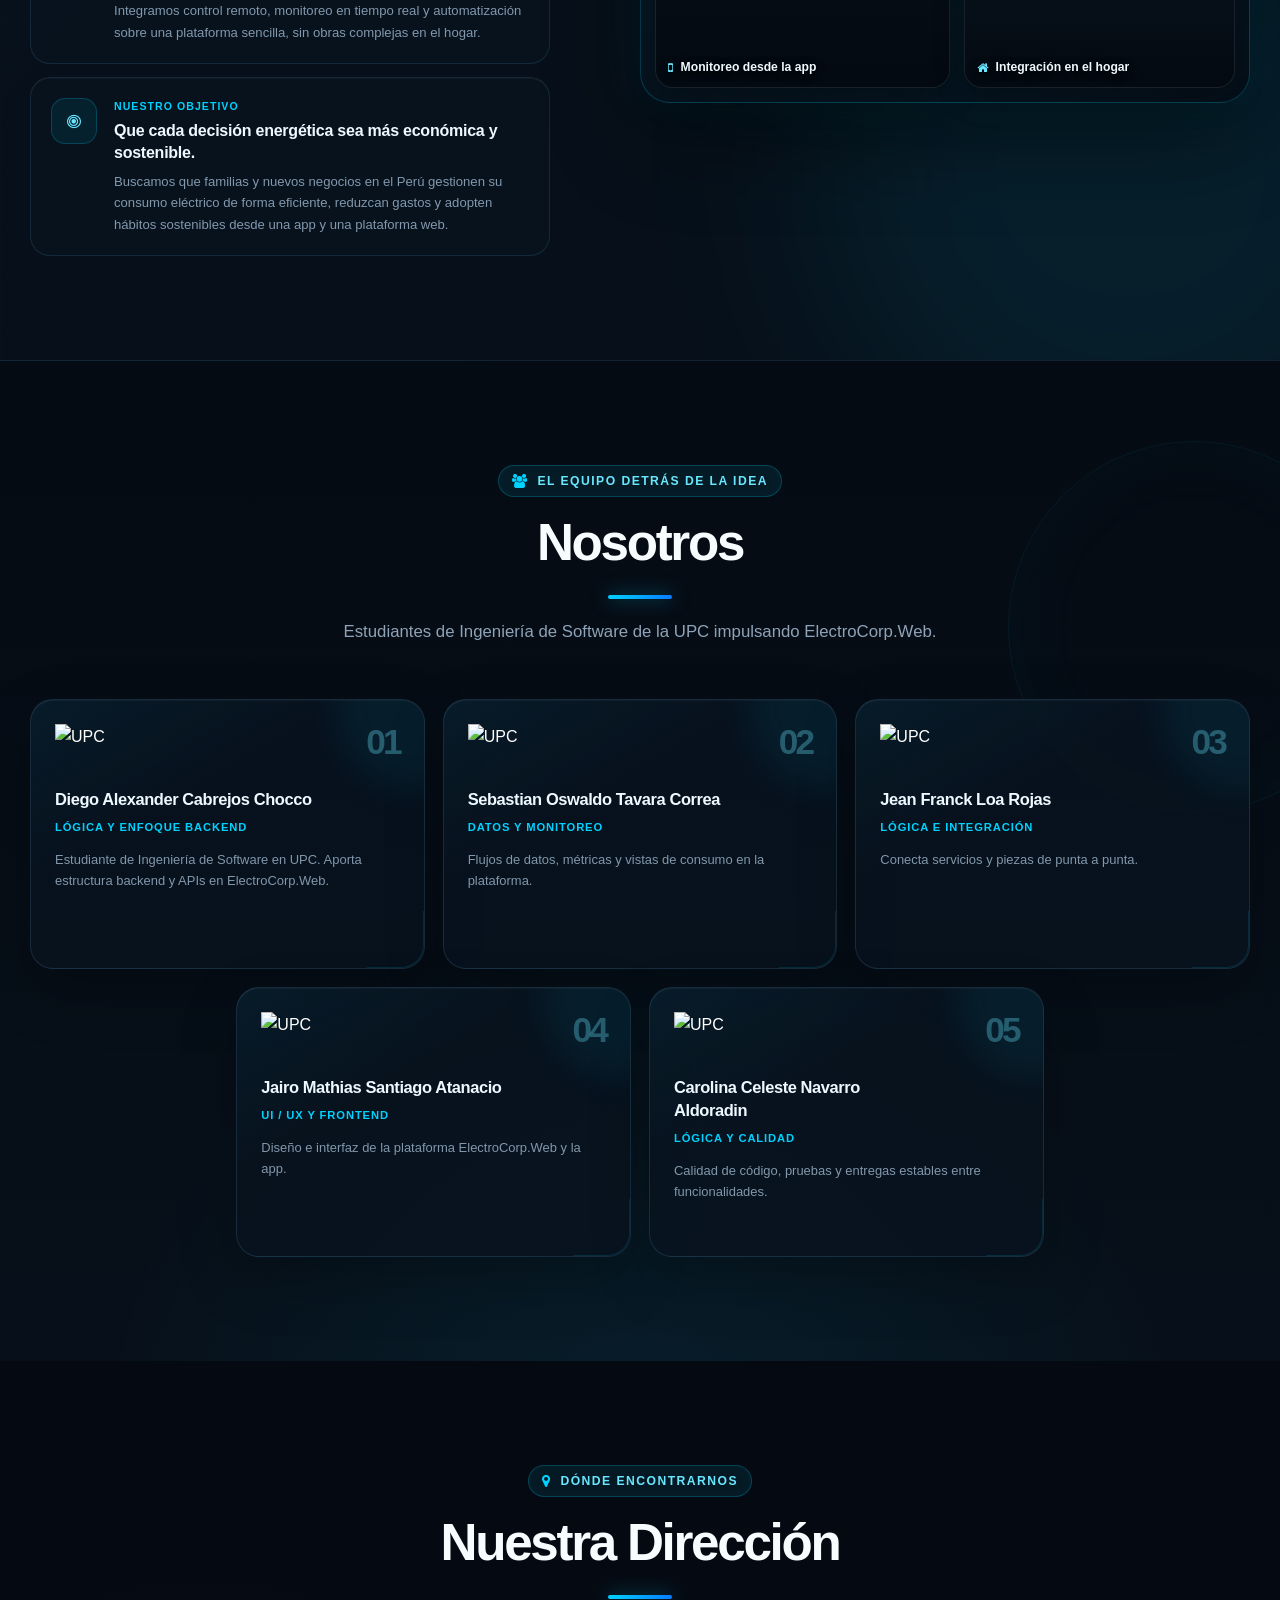
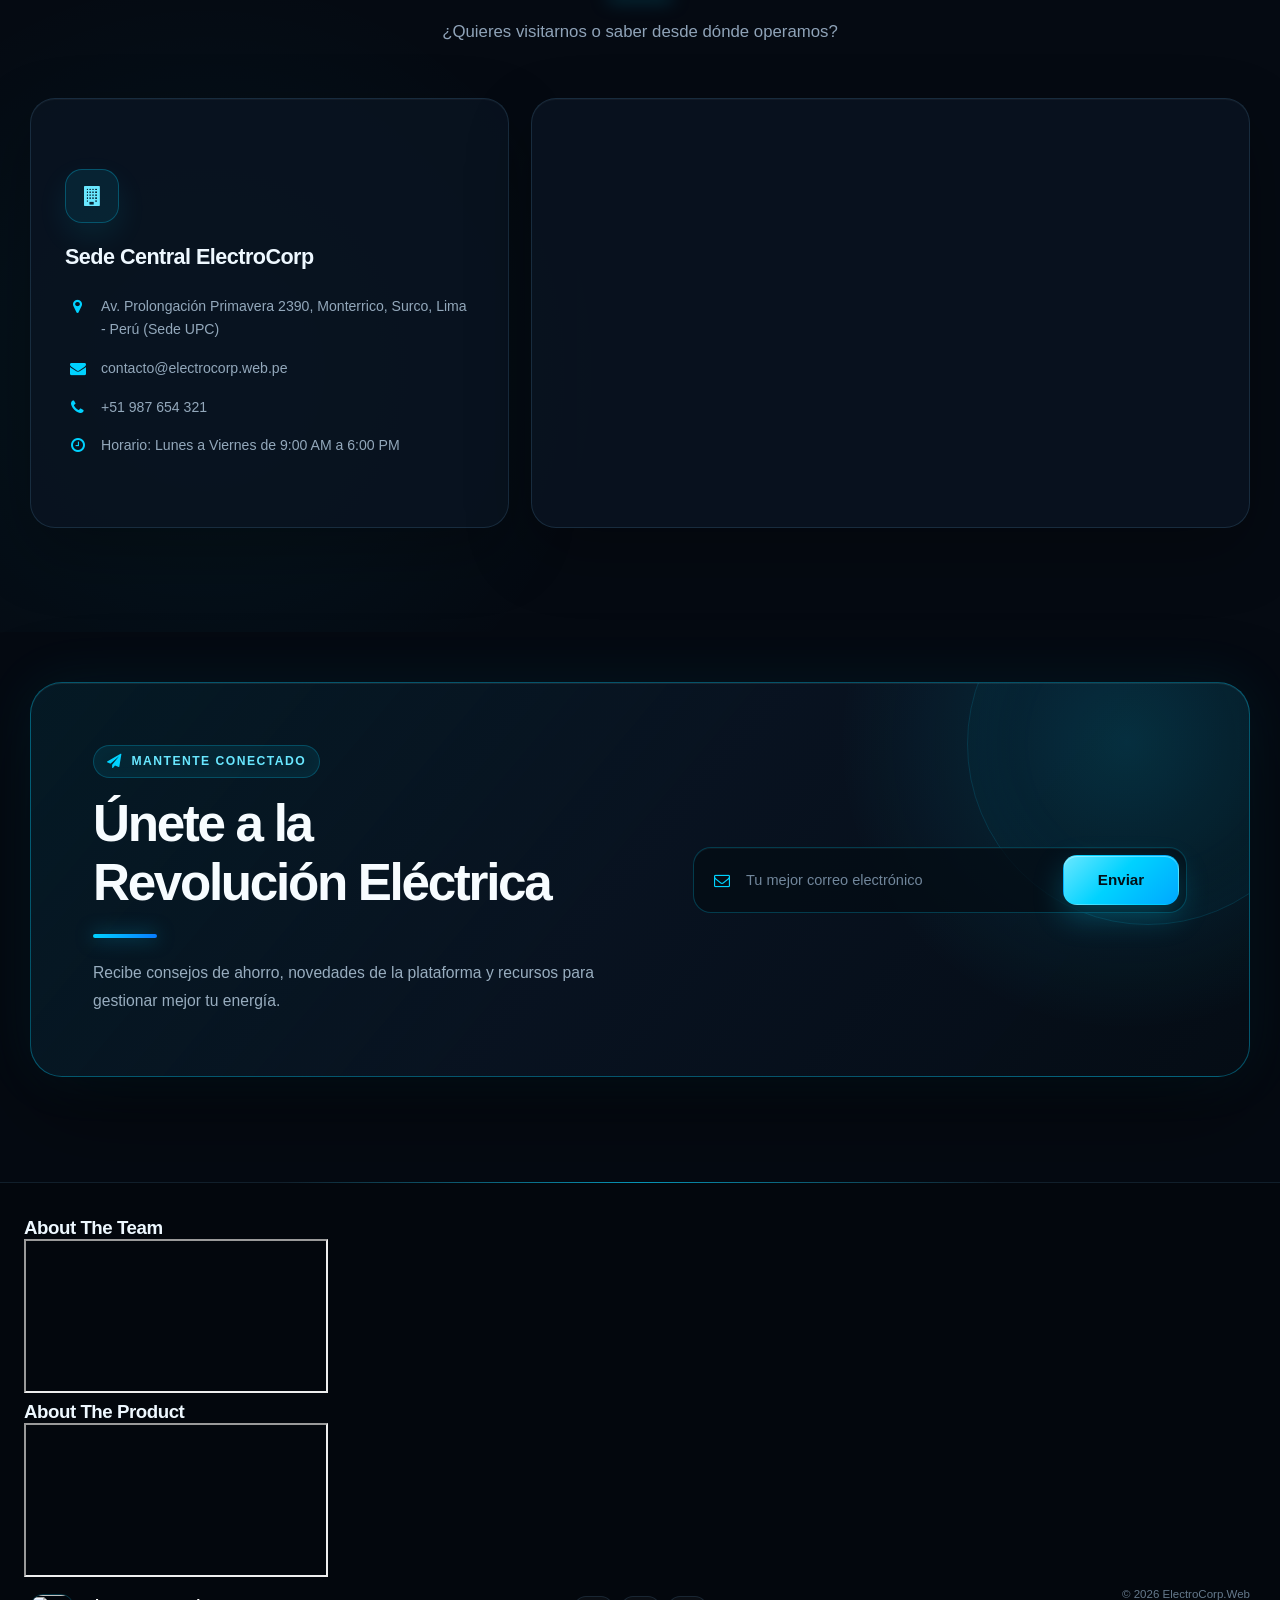
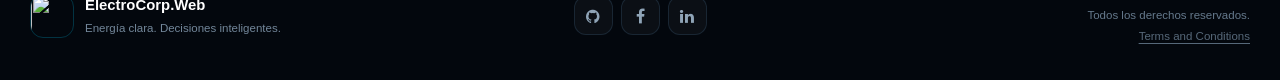
==== commit b7d1da15: "Fix: Update the index.html" ====
--- a/index.html
+++ b/index.html
@@ -564,6 +564,32 @@
     </main>
 
     <footer>
+        <div class="footer-videos">
+            <div class="footer-video-card">
+                <h3>About The Team</h3>
+                <div class="footer-video-frame">
+                    <iframe
+                            src="https://www.youtube.com/embed/zALarkP7iTo"
+                            title="About The Team - ElectroCorp"
+                            allow="accelerometer; autoplay; clipboard-write; encrypted-media; gyroscope; picture-in-picture; web-share"
+                            allowfullscreen>
+                    </iframe>
+                </div>
+            </div>
+
+            <div class="footer-video-card">
+                <h3>About The Product</h3>
+                <div class="footer-video-frame">
+                    <iframe
+                            src="https://www.youtube.com/embed/9PpAapLjpp8"
+                            title="About The Product - ElectroCorp"
+                            allow="accelerometer; autoplay; clipboard-write; encrypted-media; gyroscope; picture-in-picture; web-share"
+                            allowfullscreen>
+                    </iframe>
+                </div>
+            </div>
+        </div>
+
         <div class="footer-shell">
             <div class="footer-brand">
                 <img src="img/logo.png" alt="" width="42" height="42">
@@ -573,24 +599,11 @@
                 </div>
             </div>
 
-
-            <div class="footer-center">
-                <div class="footer-video-links">
-                    <a href="https://youtu.be/zALarkP7iTo" target="_blank" rel="noopener noreferrer">
-                        About The Team
-                    </a>
-                    <span>|</span>
-                    <a href="https://youtu.be/9PpAapLjpp8" target="_blank" rel="noopener noreferrer">
-                        About The Product
-                    </a>
-                </div>
-                <ul class="footer-socials" aria-label="Redes sociales">
-                    <li><a href="#" aria-label="GitHub"><i class="fa fa-github"></i></a></li>
-                    <li><a href="#" aria-label="Facebook"><i class="fa fa-facebook"></i></a></li>
-                    <li><a href="#" aria-label="LinkedIn"><i class="fa fa-linkedin"></i></a></li>
-                </ul>
-
-            </div>
+            <ul class="footer-socials" aria-label="Redes sociales">
+                <li><a href="#" aria-label="GitHub"><i class="fa fa-github"></i></a></li>
+                <li><a href="#" aria-label="Facebook"><i class="fa fa-facebook"></i></a></li>
+                <li><a href="#" aria-label="LinkedIn"><i class="fa fa-linkedin"></i></a></li>
+            </ul>
 
             <div class="footer-legal">
                 <p>© 2026 ElectroCorp.Web</p>
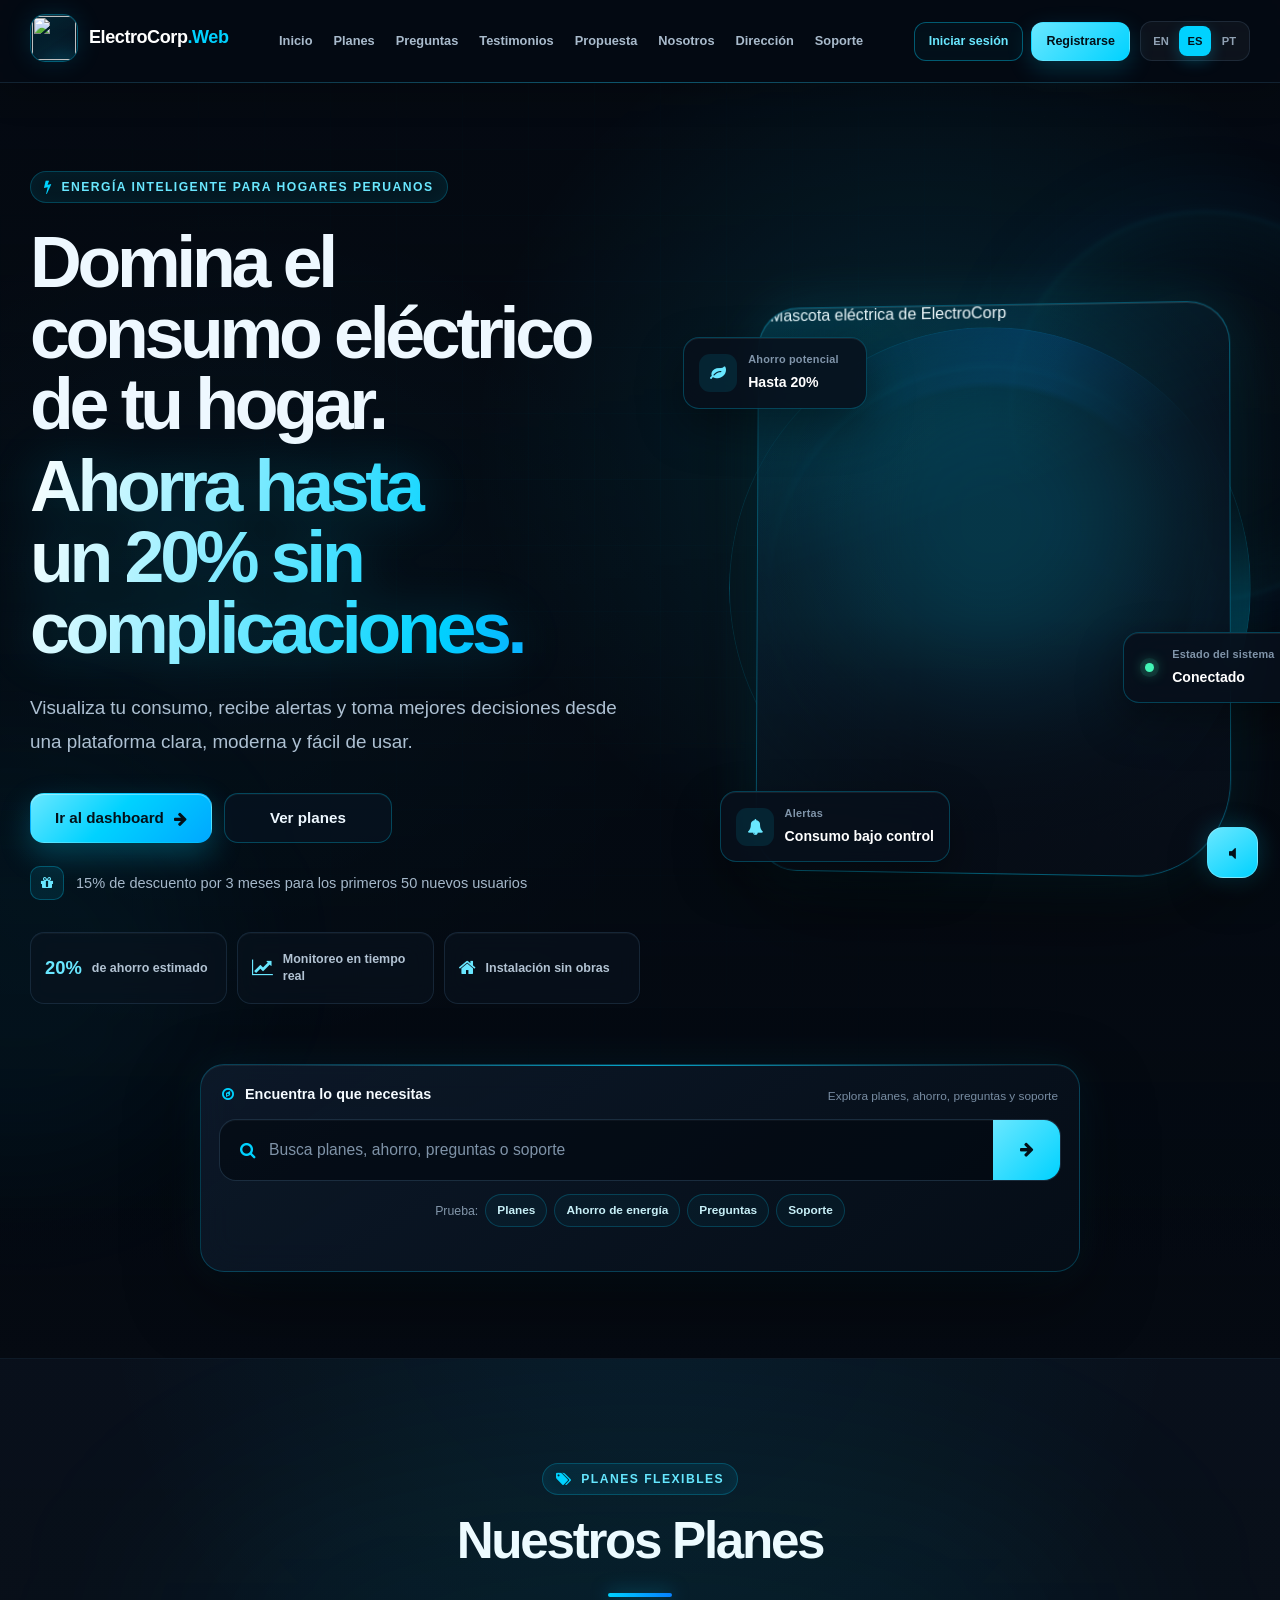
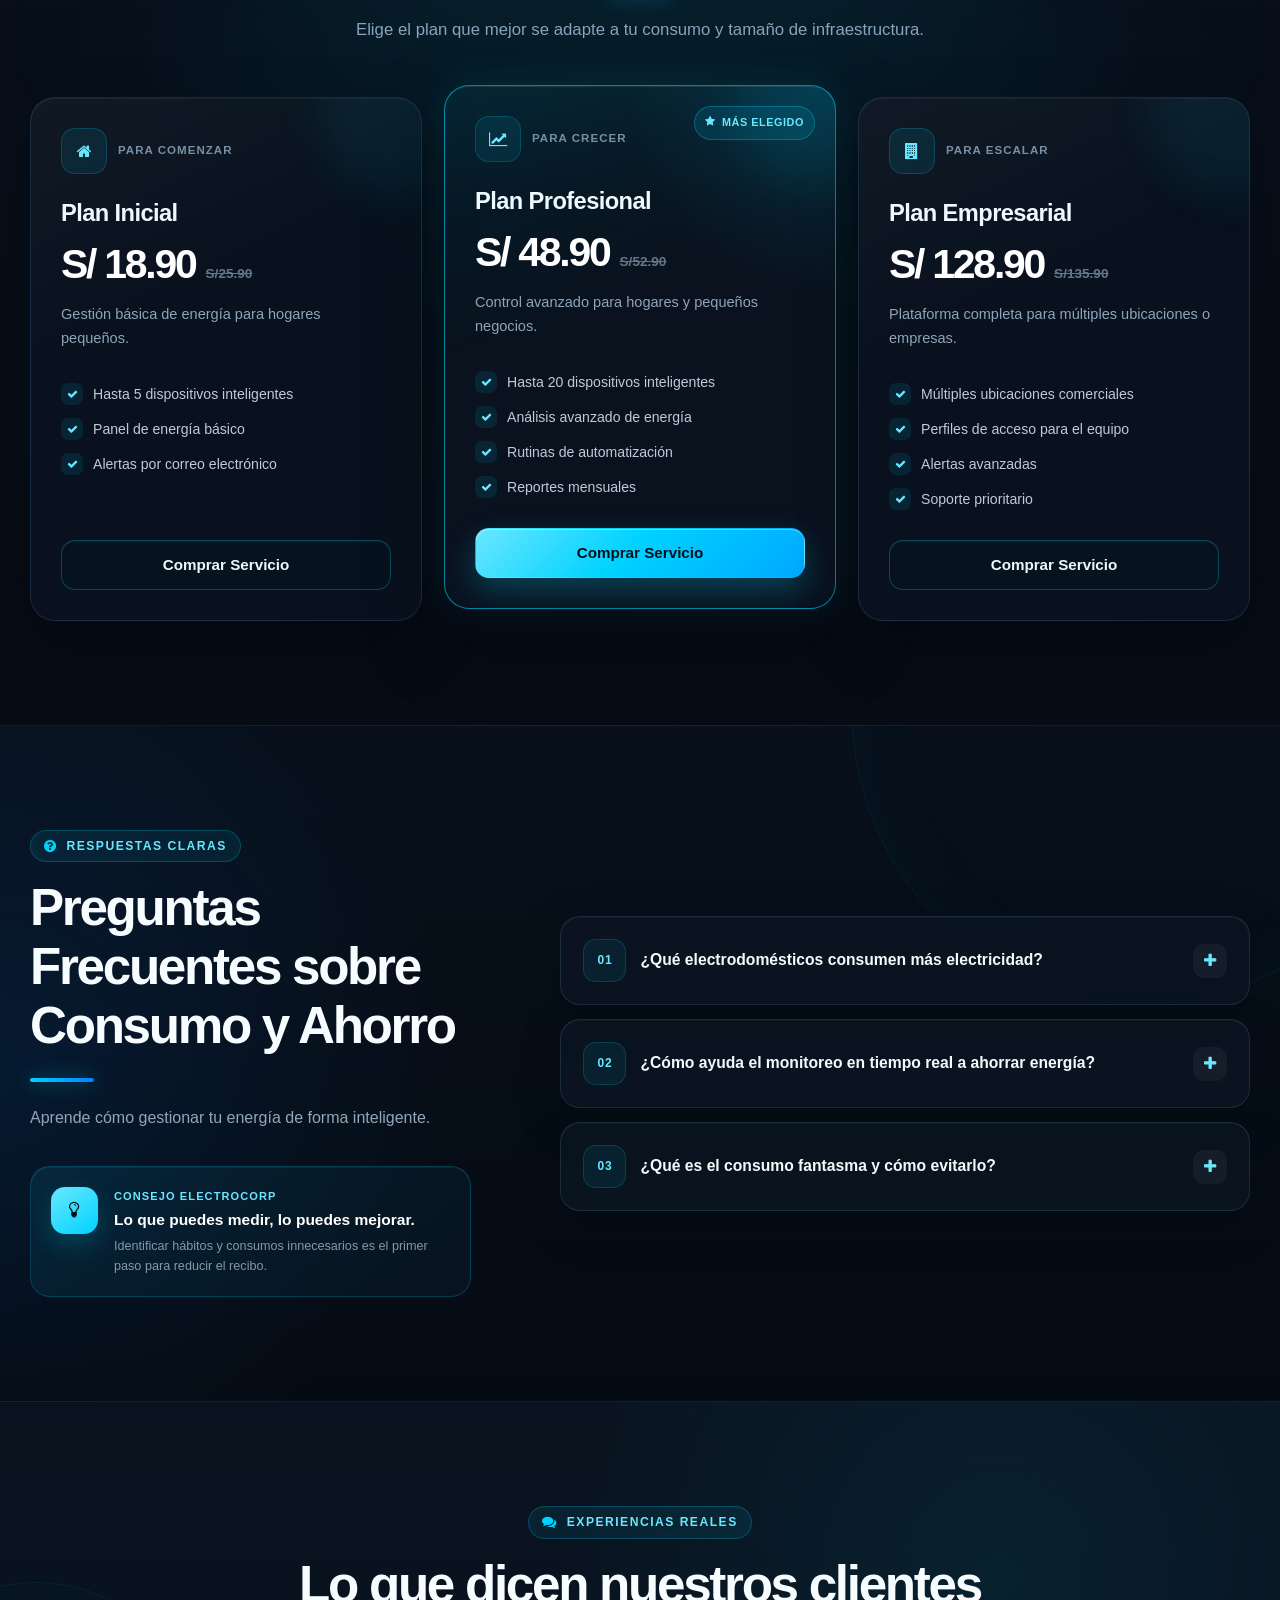
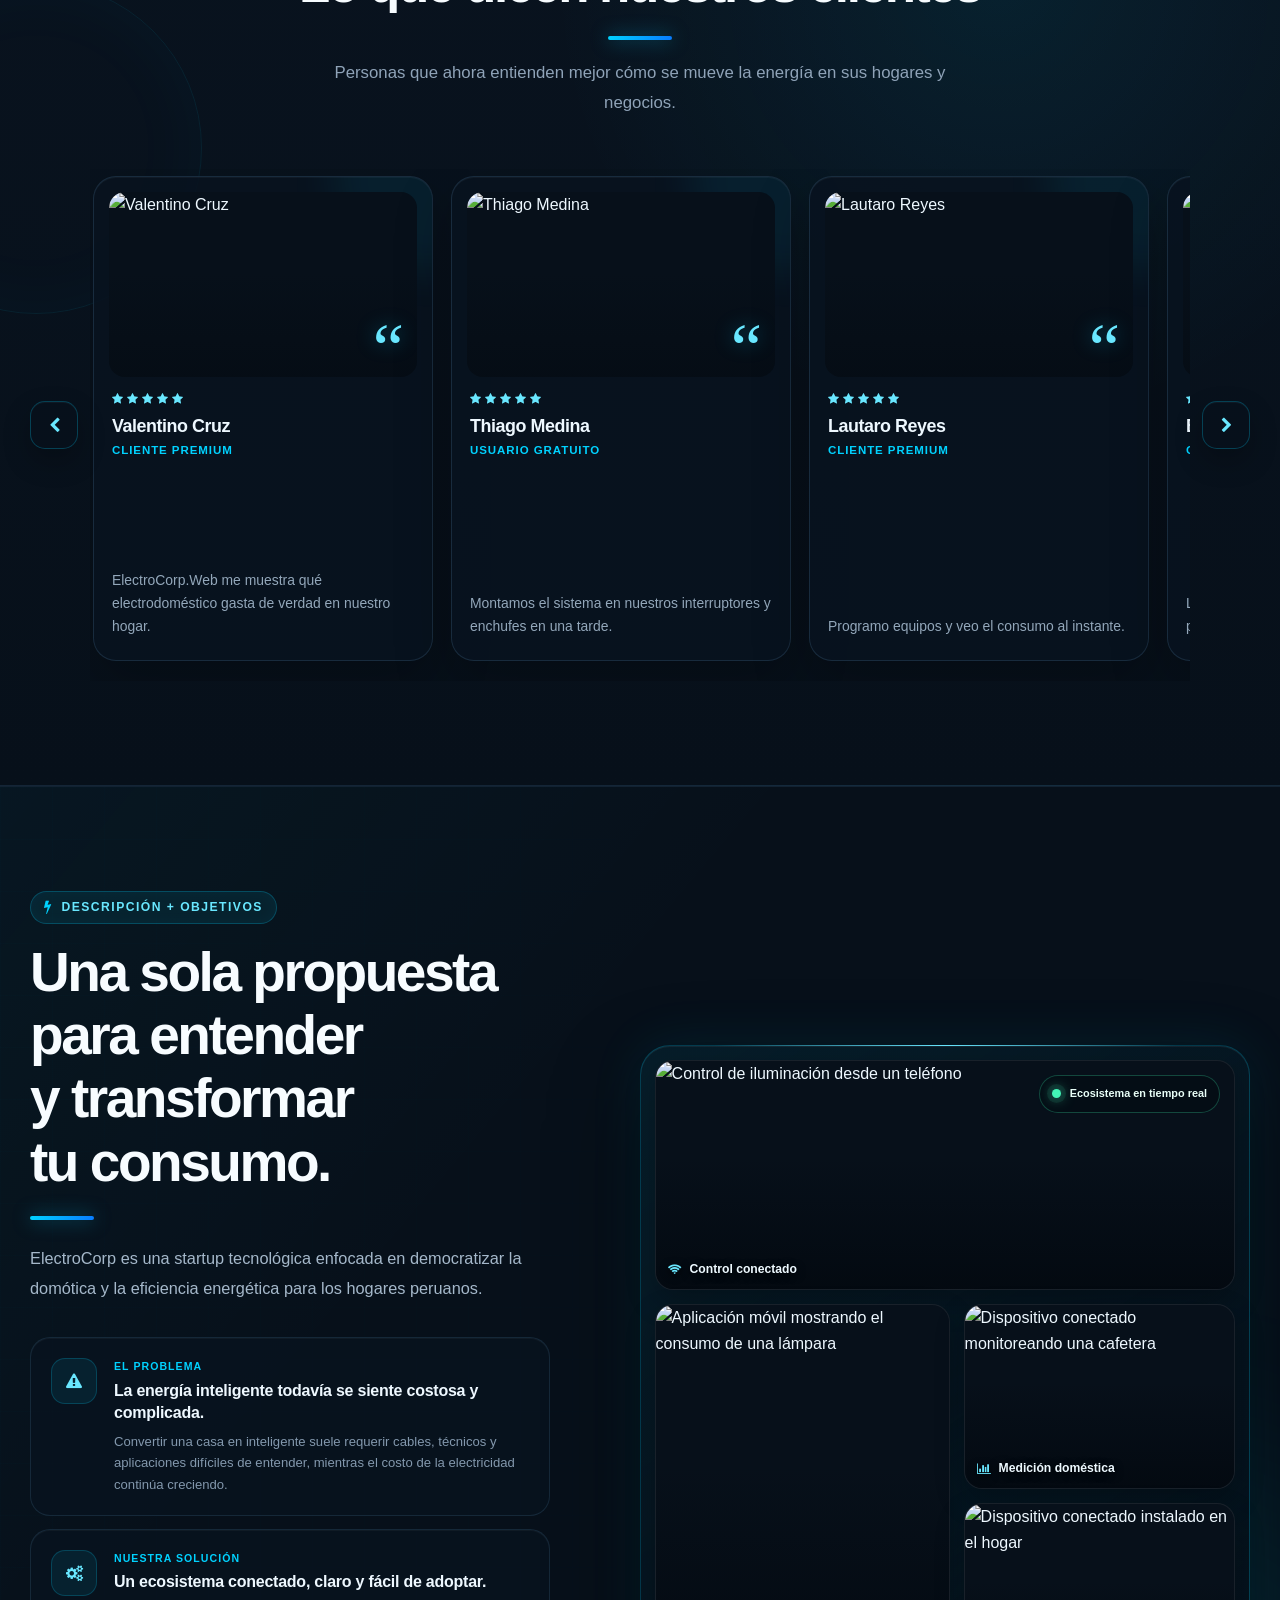
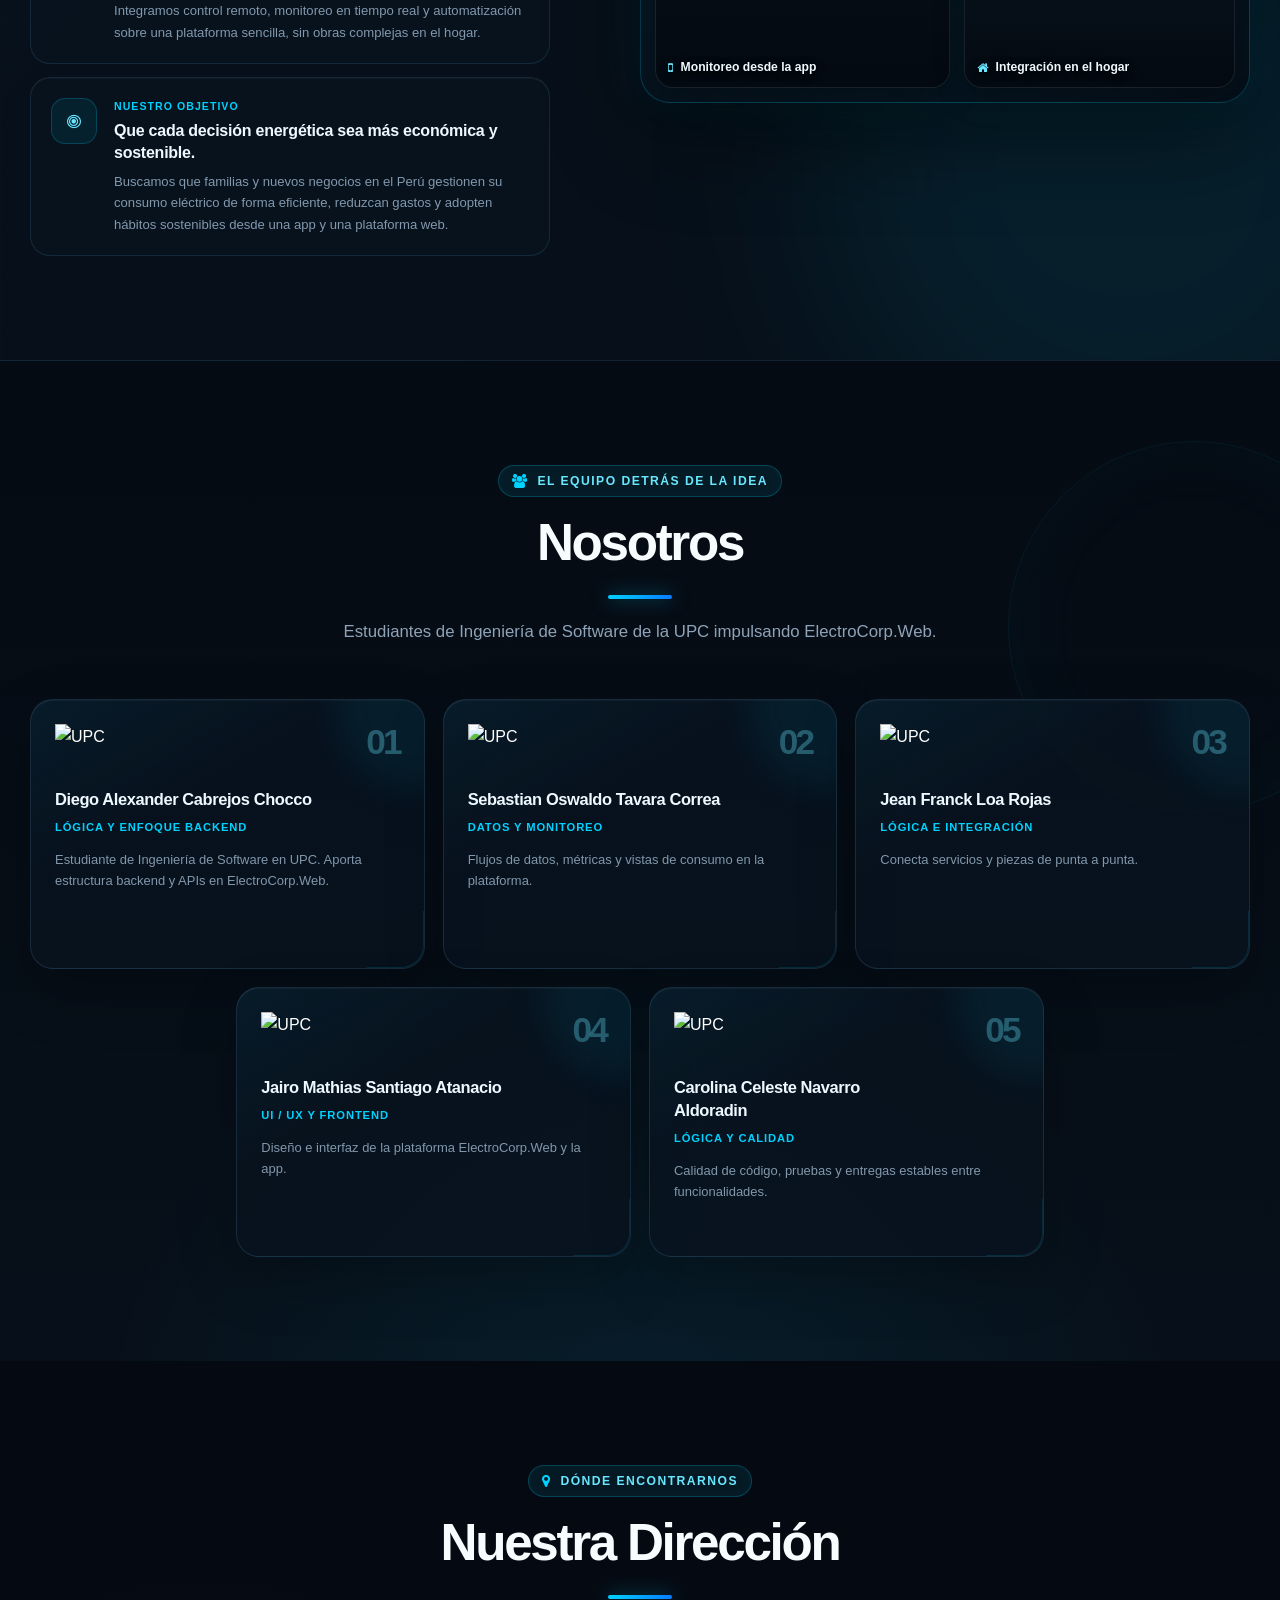
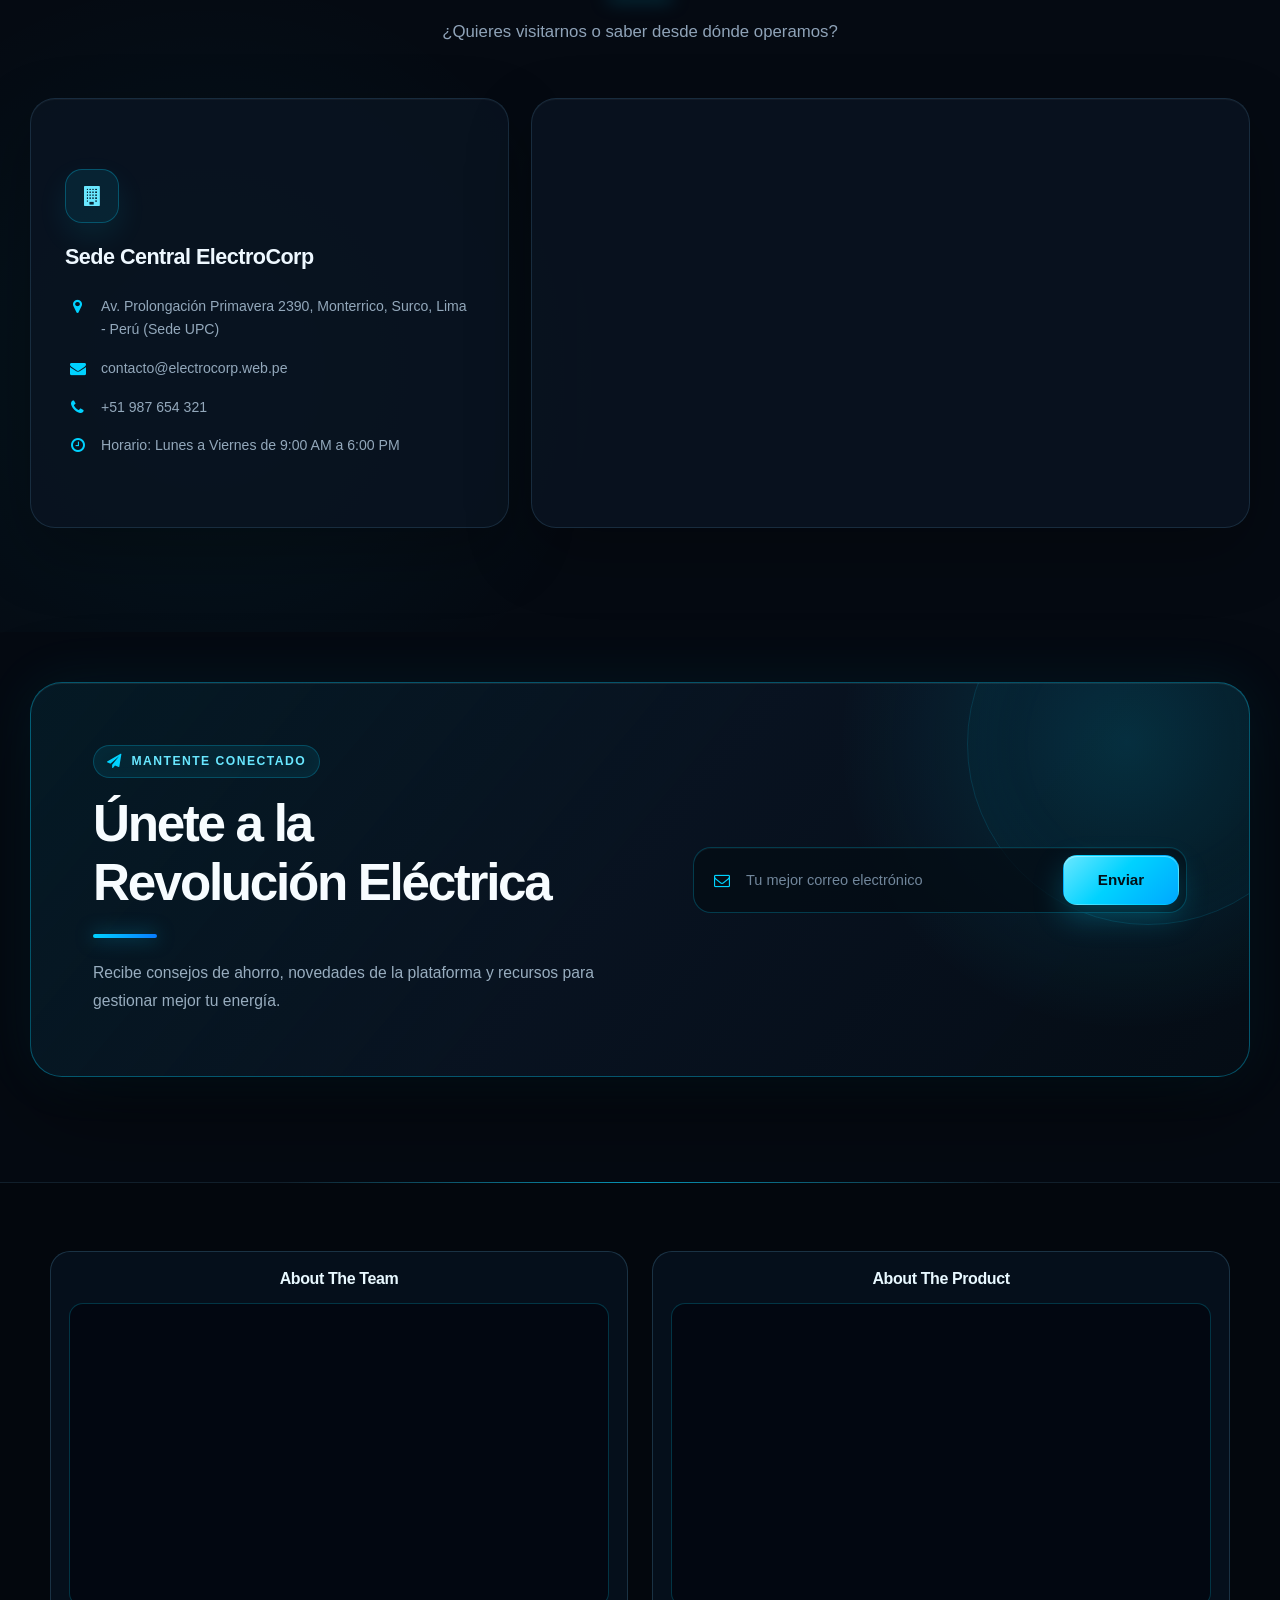
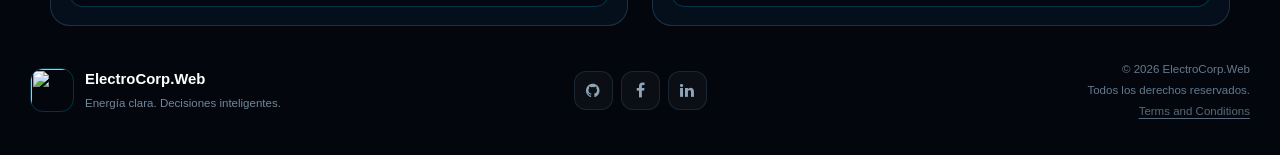
==== commit 2405885c: "fix(landing): update about product video embed" ====
--- a/index.html
+++ b/index.html
@@ -581,7 +581,7 @@
                 <h3>About The Product</h3>
                 <div class="footer-video-frame">
                     <iframe
-                            src="https://www.youtube.com/embed/9PpAapLjpp8"
+                            src="https://www.youtube.com/embed/gOa7swmUcqU"
                             title="About The Product - ElectroCorp"
                             allow="accelerometer; autoplay; clipboard-write; encrypted-media; gyroscope; picture-in-picture; web-share"
                             allowfullscreen>
